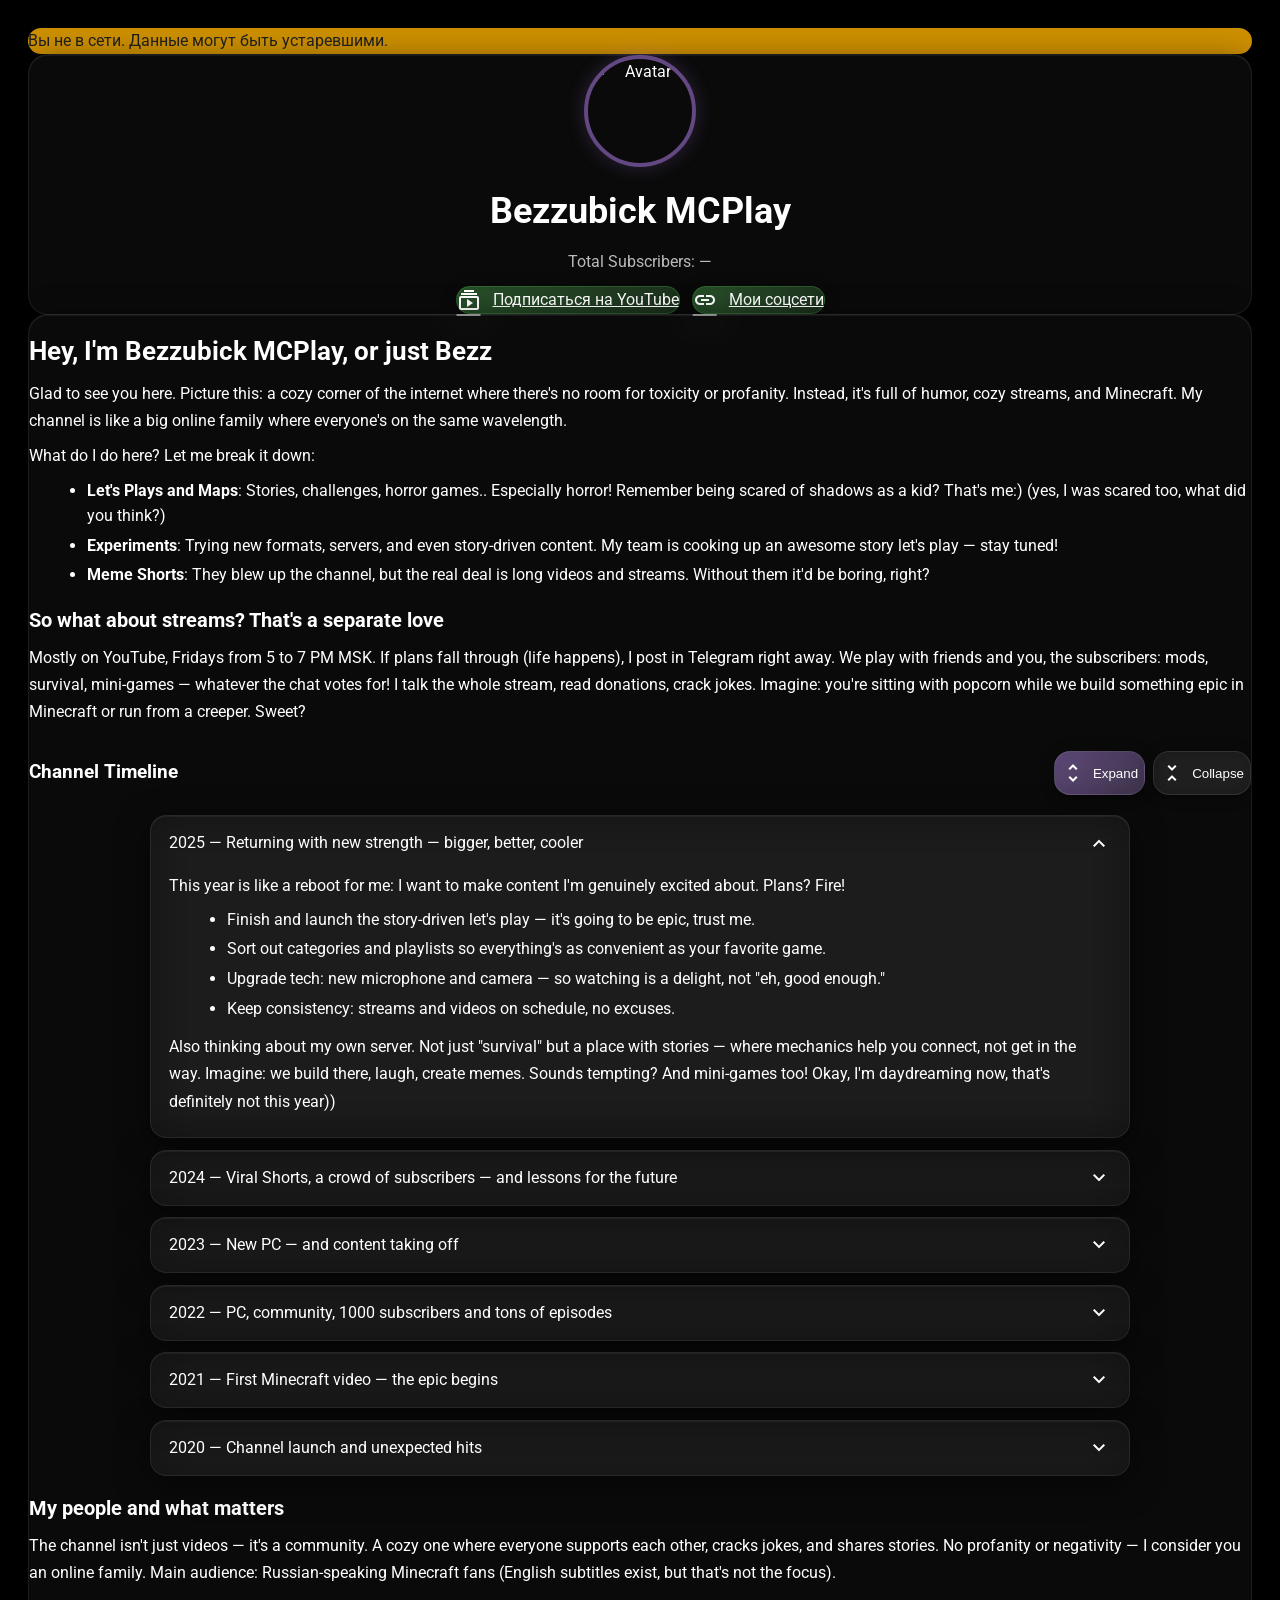
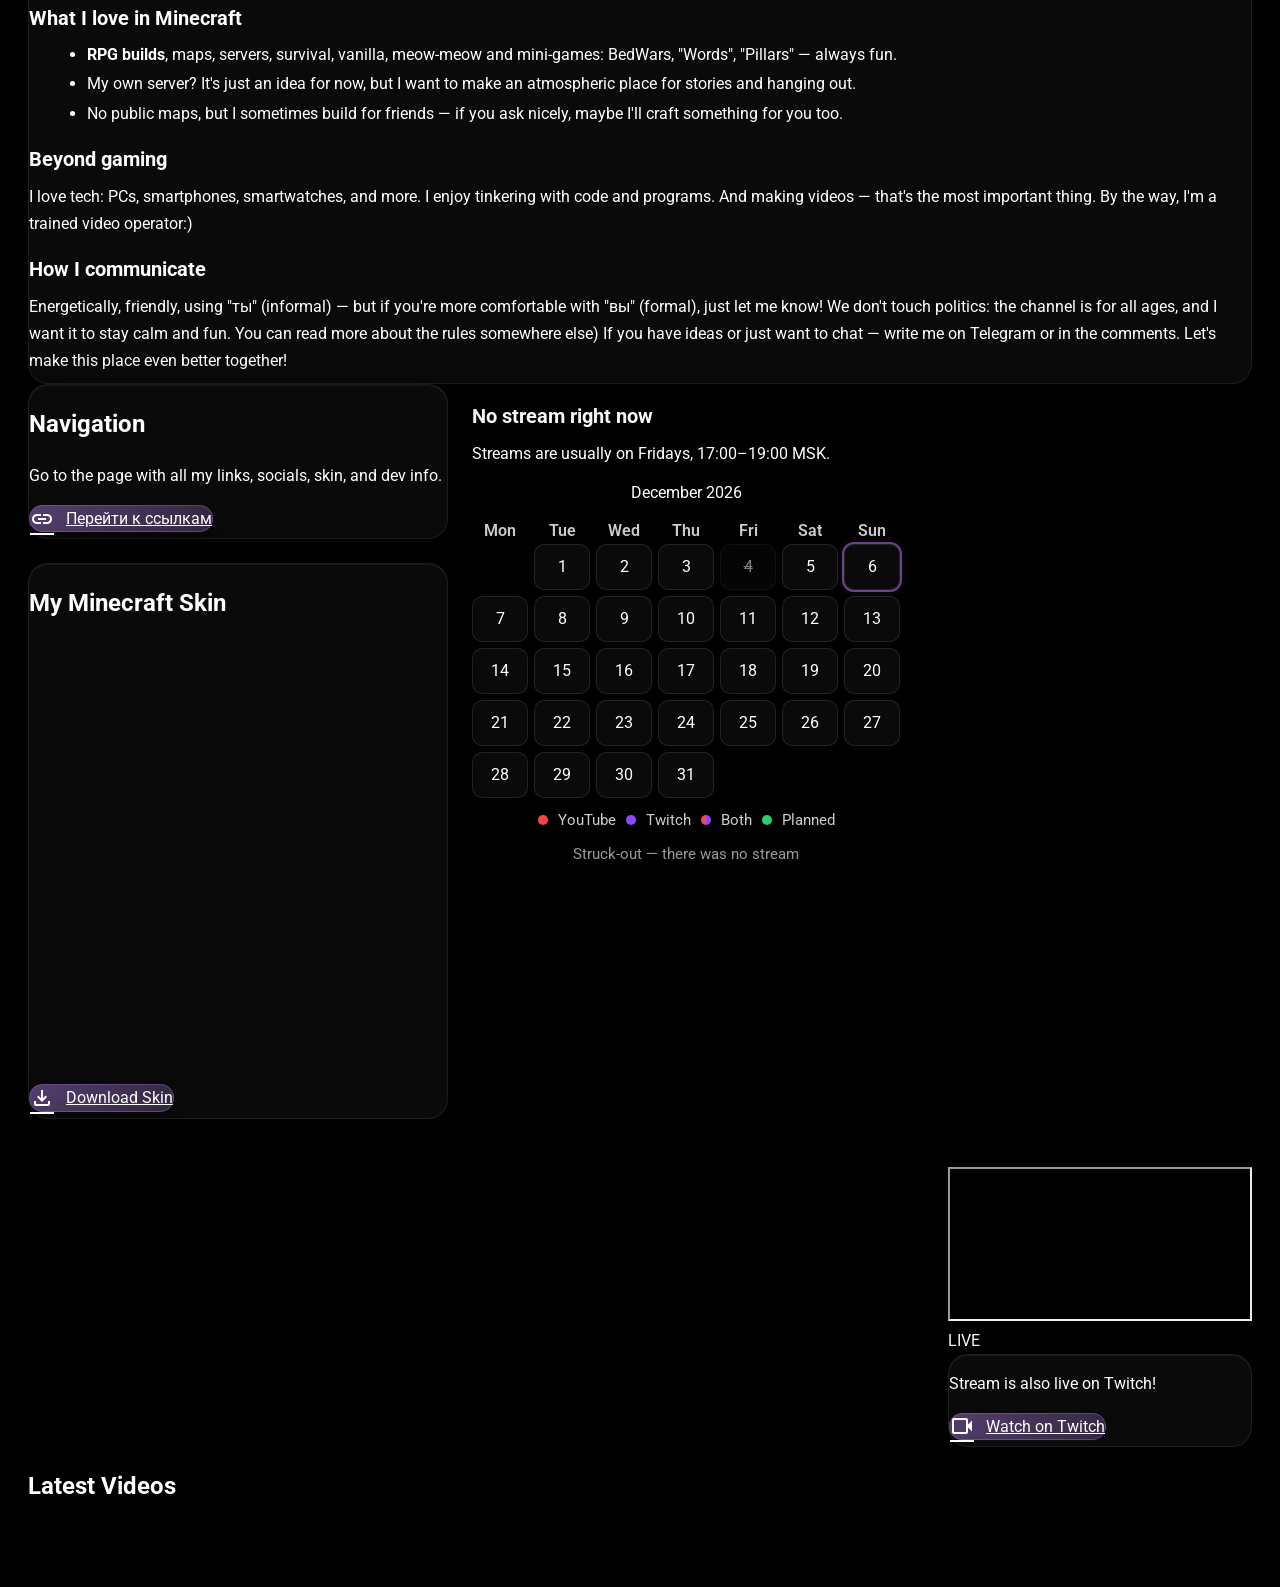
==== about-intro/index.html @ 0e0df8a9 "deploy: 670c6e73e6ec2c12f7f1288c5e37321473d3f750" ====
<!DOCTYPE html><html lang="ru"><head><meta charset="UTF-8"/><meta property="og:site_name" content="Bezzubick MCPlay"/><link rel="canonical" href="https://httydcraft.github.io/BezzubickMCPlay"/><meta name="twitter:url" content="https://httydcraft.github.io/BezzubickMCPlay"/><meta property="og:url" content="https://httydcraft.github.io/BezzubickMCPlay"/><title>"Bezzubick MCPlay" | Bezzubick MCPlay</title><meta name="twitter:title" content=""Bezzubick MCPlay" | Bezzubick MCPlay"/><meta property="og:title" content=""Bezzubick MCPlay" | Bezzubick MCPlay"/><meta name="description" content=""Ютубер и стример по Minecraft.""/><meta name="twitter:description" content=""Ютубер и стример по Minecraft.""/><meta property="og:description" content=""Ютубер и стример по Minecraft.""/><meta name="twitter:card" content="summary"/><link rel="stylesheet" href="/styles.css" type="text/css"/><meta name="viewport" content="width=device-width, initial-scale=1.0"/><link rel="shortcut icon" href="/images/favicon.png" type="image/png"/><link rel="alternate" href="/feed.rss" type="application/rss+xml" title="Subscribe to Bezzubick MCPlay"/><meta name="twitter:image" content="https://httydcraft.github.io/BezzubickMCPlay/assets/avatar.png"/><meta property="og:image" content="https://httydcraft.github.io/BezzubickMCPlay/assets/avatar.png"/></head><body class="dark-theme"><link href="https://fonts.googleapis.com/css2?family=Material+Symbols+Outlined:opsz,wght,FILL,GRAD@24,400,1,0&display=swap" rel="stylesheet" />
<link href="https://fonts.googleapis.com/css2?family=Roboto:wght@400;500;700&display=swap" rel="stylesheet" />
<script src="https://cdn.tailwindcss.com"></script>
<style>:root{--md-sys-color-primary-dark:#BB86FC; --md-sys-color-on-primary-dark:#000000; --md-sys-color-primary-container-dark:#4A148C; --md-sys-color-on-primary-container-dark:#FFFFFF; --md-sys-color-secondary-dark:#03DAC6; --md-sys-color-on-secondary-dark:#000000; --md-sys-color-surface-dark:#000000; --md-sys-color-on-surface-dark:#FFFFFF; --md-sys-color-background-dark:#000000; --md-sys-color-on-background-dark:#FFFFFF; --md-sys-color-surface-container-low-dark:#1F1F1F; --md-sys-color-surface-container-dark:#2D2D2D; --md-sys-color-outline-dark:#8C8C8C; --md-sys-color-error-dark:#CF6679; --md-sys-color-primary-light:#6200EE; --md-sys-color-on-primary-light:#FFFFFF; --md-sys-color-primary-container-light:#BB86FC; --md-sys-color-on-primary-container-light:#000000; --md-sys-color-secondary-light:#03DAC6; --md-sys-color-on-secondary-light:#000000; --md-sys-color-surface-light:#FFFFFF; --md-sys-color-on-surface-light:#000000; --md-sys-color-background-light:#FFFFFF; --md-sys-color-on-background-light:#000000; --md-sys-color-surface-container-low-light:#F0F0F0; --md-sys-color-surface-container-light:#E0E0E0; --md-sys-color-outline-light:#BDBDBD; --md-sys-color-error-light:#B00020; --live-indicator-red:#FF0000; --glass-bg-dark:rgba(255,255,255,0.05); --glass-border-dark:rgba(255,255,255,0.1); --glass-blur-dark:20px; --glass-highlight-dark:rgba(255,255,255,0.08); --glass-shadow-dark:0 8px 32px rgba(0,0,0,0.4); --glass-highlight-border-dark:rgba(255,255,255,0.18); --glass-bg-light:rgba(255,255,255,0.7); --glass-border-light:rgba(255,255,255,0.5); --glass-blur-light:12px; --glass-highlight-light:rgba(255,255,255,0.6); --glass-shadow-light:0 8px 32px rgba(0,0,0,0.08); --glass-highlight-border-light:rgba(255,255,255,0.8);}
html{box-sizing:border-box;}
*, *::before, *::after{box-sizing:inherit;}
body{font-family:'Roboto', sans-serif; transition:background-color 0.3s ease, color 0.3s ease; display:flex; justify-content:center; align-items:flex-start; min-height:100vh; padding:20px; box-sizing:border-box; line-height:1.6; font-weight:400;}
.m3-shadow-md{box-shadow:0 3px 5px rgba(0,0,0,.2), 0 1px 18px rgba(0,0,0,.12), 0 6px 10px rgba(0,0,0,.14);}
.m3-shadow-lg{box-shadow:0 6px 10px rgba(0,0,0,.2), 0 3px 18px rgba(0,0,0,.12), 0 9px 30px rgba(0,0,0,.14);}
body.dark-theme{background-color:var(--md-sys-color-background-dark); color:var(--md-sys-color-on-background-dark);}
body.dark-theme .card{background-color:var(--md-sys-color-surface-container-low-dark); color:var(--md-sys-color-on-surface-dark);}
body.dark-theme .modal-content, body.dark-theme .dev-page-content{background-color:var(--md-sys-color-surface-container-dark); color:var(--md-sys-color-on-surface-dark);}
body.dark-theme .control-button{background-color:var(--md-sys-color-surface-container-low-dark); color:var(--md-sys-color-on-surface-dark);}
body.dark-theme .control-button:hover{background-color:var(--md-sys-color-surface-container-dark);}
body.dark-theme .primary-button{background-color:var(--md-sys-color-primary-dark); color:var(--md-sys-color-on-primary-dark);}
body.dark-theme .primary-button:hover{background-color:var(--md-sys-color-primary-container-dark); color:var(--md-sys-color-on-primary-container-dark);}
body.dark-theme .support-button{background-color:#4CAF50; color:var(--md-sys-color-on-primary-dark);}
body.dark-theme .support-button:hover{background-color:#388E3C;}
body.dark-theme .offline-warning{background-color:#FFB300; color:#212121;}
body.light-theme{background-color:var(--md-sys-color-background-light); color:var(--md-sys-color-on-background-light);}
body.light-theme .card{background-color:var(--md-sys-color-surface-container-low-light); color:var(--md-sys-color-on-surface-light);}
body.light-theme .modal-content, body.light-theme .dev-page-content{background-color:var(--md-sys-color-surface-container-light); color:var(--md-sys-color-on-surface-light);}
body.light-theme .control-button{background-color:var(--md-sys-color-surface-container-low-light); color:var(--md-sys-color-on-surface-light);}
body.light-theme .control-button:hover{background-color:var(--md-sys-color-surface-container-light);}
body.light-theme .primary-button{background-color:var(--md-sys-color-primary-light); color:var(--md-sys-color-on-primary-light);}
body.light-theme .primary-button:hover{background-color:var(--md-sys-color-primary-container-light); color:var(--md-sys-color-on-primary-container-light);}
body.light-theme .support-button{background-color:#66BB6A; color:var(--md-sys-color-on-primary-light);}
body.light-theme .support-button:hover{background-color:#43A047;}
body.glass-dark{color:#FFFFFF;}
body.glass-dark .card{background-color:rgba(255,255,255,0.04); backdrop-filter:blur(24px); -webkit-backdrop-filter:blur(24px); border:1px solid rgba(255,255,255,0.08); border-radius:20px; box-shadow:inset 0 1px 0 0 rgba(255,255,255,0.06), 0 8px 32px rgba(0,0,0,0.5);}
body.glass-dark .card:hover{background-color:rgba(255,255,255,0.07); border-color:rgba(255,255,255,0.15); box-shadow:inset 0 1px 0 0 rgba(255,255,255,0.1), 0 0 30px rgba(187,134,252,0.12), 0 8px 32px rgba(0,0,0,0.6); transform:translateY(-3px);}
body.glass-dark .control-button{background-color:rgba(255,255,255,0.06); backdrop-filter:blur(12px); -webkit-backdrop-filter:blur(12px); border:1px solid rgba(255,255,255,0.1); color:#FFFFFF; border-radius:16px;}
body.glass-dark .control-button:hover{background-color:rgba(255,255,255,0.1);}
body.glass-dark .primary-button{background:linear-gradient(135deg, rgba(187,134,252,0.4), rgba(187,134,252,0.2)); backdrop-filter:blur(12px); -webkit-backdrop-filter:blur(12px); border:1px solid rgba(187,134,252,0.3); color:#FFFFFF; border-radius:16px;}
body.glass-dark .primary-button:hover{background:linear-gradient(135deg, rgba(187,134,252,0.6), rgba(187,134,252,0.3)); border-color:rgba(187,134,252,0.5); box-shadow:0 0 20px rgba(187,134,252,0.2);}
body.glass-dark .support-button{background:linear-gradient(135deg, rgba(76,175,80,0.4), rgba(76,175,80,0.2)); backdrop-filter:blur(12px); -webkit-backdrop-filter:blur(12px); border:1px solid rgba(76,175,80,0.3); color:#FFFFFF; border-radius:16px;}
body.glass-dark .support-button:hover{background:linear-gradient(135deg, rgba(76,175,80,0.6), rgba(76,175,80,0.3));}
body.glass-dark .modal-content, body.glass-dark .dev-page-content{background-color:rgba(255,255,255,0.06); backdrop-filter:blur(24px); -webkit-backdrop-filter:blur(24px); border:1px solid rgba(255,255,255,0.12); border-radius:28px; box-shadow:inset 0 1px 0 0 rgba(255,255,255,0.1), 0 16px 48px rgba(0,0,0,0.5);}
body.glass-dark .mini-button{background-color:rgba(255,255,255,0.06); backdrop-filter:blur(12px); -webkit-backdrop-filter:blur(12px); border:1px solid rgba(255,255,255,0.1); color:#FFFFFF;}
body.glass-dark .mini-button.active{background-color:rgba(187,134,252,0.3); border-color:rgba(187,134,252,0.5); color:#FFFFFF;}
body.glass-dark .offline-warning{background-color:rgba(255,179,0,0.8); backdrop-filter:blur(12px); -webkit-backdrop-filter:blur(12px); color:#212121; border-radius:16px;}
body.glass-dark .youtube-video-container{box-shadow:0 0 0 1px rgba(255,255,255,0.08), 0 8px 32px rgba(0,0,0,0.4);}
body.glass-dark .stream-cal-grid .cell{background-color:rgba(255,255,255,0.04); backdrop-filter:blur(12px); -webkit-backdrop-filter:blur(12px); border:1px solid rgba(255,255,255,0.1);}
body.glass-dark .stream-cal-grid .cell.today{outline:2px solid rgba(187,134,252,0.5); box-shadow:0 0 12px rgba(187,134,252,0.15);}
body.glass-dark .hero .avatar{border:4px solid rgba(187,134,252,0.5); box-shadow:0 0 20px rgba(187,134,252,0.2);}
body.glass-dark .tl-buttons .tl-btn{background-color:rgba(255,255,255,0.06); backdrop-filter:blur(12px); -webkit-backdrop-filter:blur(12px); border:1px solid rgba(255,255,255,0.1); color:#FFFFFF;}
body.glass-dark .legend{color:rgba(255,255,255,0.8);}
body.glass-dark .md code{background-color:rgba(255,255,255,0.06);}
body.glass-dark .md pre{background-color:rgba(255,255,255,0.04); border:1px solid rgba(255,255,255,0.08);}
body.glass-dark .md blockquote{border-left:4px solid rgba(187,134,252,0.5); background-color:rgba(255,255,255,0.03);}
body.glass-dark .video-carousel::-webkit-scrollbar-track{background-color:rgba(255,255,255,0.05);}
body.glass-dark .video-carousel::-webkit-scrollbar-thumb{background-color:rgba(255,255,255,0.15);}
body.glass-dark .video-carousel::-webkit-scrollbar-thumb:hover{background-color:rgba(187,134,252,0.4);}
body.glass-light{color:#000000;}
body.glass-light .card{background-color:rgba(255,255,255,0.65); backdrop-filter:blur(20px); -webkit-backdrop-filter:blur(20px); border:1px solid rgba(255,255,255,0.5); border-radius:20px; box-shadow:inset 0 1px 0 0 rgba(255,255,255,0.6), 0 8px 32px rgba(0,0,0,0.06);}
body.glass-light .card:hover{background-color:rgba(255,255,255,0.8); border-color:rgba(255,255,255,0.8); box-shadow:inset 0 1px 0 0 rgba(255,255,255,0.8), 0 0 30px rgba(98,0,238,0.06), 0 8px 32px rgba(0,0,0,0.08); transform:translateY(-3px);}
body.glass-light .control-button{background-color:rgba(255,255,255,0.6); backdrop-filter:blur(12px); -webkit-backdrop-filter:blur(12px); border:1px solid rgba(255,255,255,0.4); color:#000000; border-radius:16px;}
body.glass-light .control-button:hover{background-color:rgba(255,255,255,0.8);}
body.glass-light .primary-button{background:linear-gradient(135deg, rgba(98,0,238,0.8), rgba(98,0,238,0.6)); backdrop-filter:blur(12px); -webkit-backdrop-filter:blur(12px); border:1px solid rgba(98,0,238,0.3); color:#FFFFFF; border-radius:16px;}
body.glass-light .primary-button:hover{background:linear-gradient(135deg, rgba(98,0,238,0.9), rgba(98,0,238,0.7)); box-shadow:0 0 20px rgba(98,0,238,0.15);}
body.glass-light .support-button{background:linear-gradient(135deg, rgba(102,187,106,0.8), rgba(102,187,106,0.6)); backdrop-filter:blur(12px); -webkit-backdrop-filter:blur(12px); border:1px solid rgba(102,187,106,0.3); color:#FFFFFF; border-radius:16px;}
body.glass-light .support-button:hover{background:linear-gradient(135deg, rgba(102,187,106,0.9), rgba(102,187,106,0.7));}
body.glass-light .modal-content, body.glass-light .dev-page-content{background-color:rgba(255,255,255,0.75); backdrop-filter:blur(20px); -webkit-backdrop-filter:blur(20px); border:1px solid rgba(255,255,255,0.5); border-radius:28px; box-shadow:inset 0 1px 0 0 rgba(255,255,255,0.6), 0 16px 48px rgba(0,0,0,0.1);}
body.glass-light .mini-button{background-color:rgba(255,255,255,0.6); backdrop-filter:blur(8px); -webkit-backdrop-filter:blur(8px); border:1px solid rgba(0,0,0,0.08); color:#000000;}
body.glass-light .mini-button.active{background-color:rgba(98,0,238,0.8); border-color:transparent; color:#FFFFFF;}
body.glass-light .youtube-video-container{box-shadow:0 0 0 1px rgba(0,0,0,0.04), 0 8px 32px rgba(0,0,0,0.08);}
body.glass-light .stream-cal-grid .cell{background-color:rgba(255,255,255,0.5); backdrop-filter:blur(8px); -webkit-backdrop-filter:blur(8px); border:1px solid rgba(255,255,255,0.5);}
body.glass-light .stream-cal-grid .cell.today{outline:2px solid rgba(98,0,238,0.4); box-shadow:0 0 12px rgba(98,0,238,0.08);}
body.glass-light .hero .avatar{border:4px solid rgba(98,0,238,0.3); box-shadow:0 0 20px rgba(98,0,238,0.1);}
body.glass-light .tl-buttons .tl-btn{background-color:rgba(255,255,255,0.6); backdrop-filter:blur(8px); -webkit-backdrop-filter:blur(8px); border:1px solid rgba(0,0,0,0.08); color:#000000;}
body.glass-light .md code{background-color:rgba(0,0,0,0.04);}
body.glass-light .md pre{background-color:rgba(0,0,0,0.03); border:1px solid rgba(0,0,0,0.06);}
body.glass-light .md blockquote{border-left:4px solid rgba(98,0,238,0.4); background-color:rgba(98,0,238,0.03);}
body.glass-light .video-carousel::-webkit-scrollbar-track{background-color:rgba(0,0,0,0.05);}
body.glass-light .video-carousel::-webkit-scrollbar-thumb{background-color:rgba(0,0,0,0.15);}
body.glass-light .video-carousel::-webkit-scrollbar-thumb:hover{background-color:rgba(98,0,238,0.3);}
body.glass-light .hero .followers{color:rgba(0,0,0,0.64) !important;}
.card, .card *{user-select:text !important; -webkit-user-select:text !important;}
.card{border-radius:16px; transition:transform .2s ease, box-shadow .2s ease; -webkit-tap-highlight-color:rgba(187,134,252,.25); will-change:transform;}
.card:hover{transform:translateY(-3px); box-shadow:var(--md-sys-color-primary-dark) 0 4px 12px;}
body.light-theme .card:hover{box-shadow:var(--md-sys-color-primary-light) 0 4px 12px;}
.card.is-hover{transform:translateY(-3px); box-shadow:var(--md-sys-color-primary-dark) 0 4px 12px !important;}
body.light-theme .card.is-hover{box-shadow:var(--md-sys-color-primary-light) 0 4px 12px !important;}
.card:focus-visible{outline:none; transform:translateY(-3px); box-shadow:var(--md-sys-color-primary-dark) 0 4px 12px;}
body.light-theme .card:focus-visible{box-shadow:var(--md-sys-color-primary-light) 0 4px 12px;}
.hero{text-align:center;}
.hero .avatar{width:112px; height:112px; border-radius:9999px; object-fit:cover; border:4px solid var(--md-sys-color-primary-dark); display:block; margin:0 auto 16px;}
.hero h1{font-size:2.25rem; margin:0 0 6px;}
.hero p{margin:0 0 8px; opacity:.9;}
.hero .followers{color:rgba(255,255,255,.72) !important;}
body.light-theme .hero .followers{color:rgba(0,0,0,.64) !important;}
.hero-cta{margin-top:12px;}
.hero .cta{display:flex; flex-wrap:wrap; justify-content:center; gap:12px;}
.md h2{font-size:1.6rem; font-weight:700; margin:1rem 0 .5rem;}
.md h3{font-size:1.25rem; font-weight:700; margin:1rem 0 .5rem;}
.md p{margin:.5rem 0; line-height:1.7;}
.md ul{margin:.5rem 0 .75rem 1.15rem; list-style:disc;}
.md li{margin:.25rem 0;}
.md em{font-style:italic;}
.md strong{font-weight:700;}
.md blockquote{margin:.75rem 0; padding:.5rem .75rem; border-left:4px solid var(--md-sys-color-primary-dark); opacity:.95;}
.md code{background-color:rgba(255,255,255,.08); padding:.1rem .3rem; border-radius:6px;}
.md pre{background-color:rgba(255,255,255,.08); padding:.75rem; border-radius:12px; overflow:auto;}
body.light-theme .md pre{background-color:rgba(0,0,0,.06);}
.md pre code{background-color:transparent; padding:0;}
.timeline-controls{display:flex; gap:10px; align-items:center; justify-content:space-between; margin:14px 0 8px;}
.tl-buttons{display:flex; gap:8px;}
.tl-buttons .tl-btn{display:inline-flex; align-items:center; gap:.5rem; min-height:44px;}
.tl-buttons .tl-btn .material-symbols-outlined{line-height:1;}
#timeline{display:flex; flex-direction:column; gap:12px;}
#timeline details.card{padding:14px 18px; border-radius:16px;}
#timeline details.card summary{display:flex; align-items:center; justify-content:space-between; gap:12px; cursor:pointer; list-style:none;}
#timeline details.card summary::-webkit-details-marker{display:none;}
#timeline details.card summary .material-symbols-outlined{transition:transform .2s ease;}
#timeline details[open] summary .material-symbols-outlined{transform:rotate(180deg);}
#timeline .md{padding-top:8px;}
.home-grid{display:grid; gap:24px;}
.home-grid > *{min-width:0;}
#links-cta{grid-area:links;}
#live{grid-area:cal; position:relative;}
#calendar{grid-area:cal2; background-color:transparent; box-shadow:none;}
#skin{grid-area:skin;}
.home-grid.no-live{grid-template-columns:1fr; grid-template-areas:"links" "cal2" "skin";}
.home-grid.has-live{grid-template-columns:1fr; grid-template-areas:"links" "cal" "cal2" "skin";}
.youtube-video-container{position:relative; width:100%; padding-top:56.25%; border-radius:16px; overflow:hidden; background:#000;}
.youtube-video-container iframe{position:absolute; inset:0; width:100%; height:100%; border:0;}
.cal-nav{display:flex; align-items:center; justify-content:space-between; gap:8px; margin:10px 0;}
.stream-cal-head, .stream-cal-grid{display:grid; grid-template-columns:repeat(7, minmax(0,1fr)); gap:6px;}
.stream-cal-head div{text-align:center; font-weight:600; opacity:.8;}
.stream-cal-grid .cell{text-align:center; padding:8px 6px; border-radius:10px; border:1px solid var(--md-sys-color-outline-dark); min-height:46px; display:flex; flex-direction:column; justify-content:center; gap:3px;}
body.light-theme .stream-cal-grid .cell{border-color:var(--md-sys-color-outline-light);}
.stream-cal-grid .cell a{color:var(--md-sys-color-primary-dark); text-decoration:underline; font-size:.9rem;}
.stream-cal-grid .cell.today{outline:2px solid var(--md-sys-color-primary-dark);}
body.light-theme .stream-cal-grid .cell.today{outline:2px solid var(--md-sys-color-primary-light);}
.stream-cal-grid .cell.fri{background-color:rgba(187,134,252,.08);}
.stream-cal-grid .cell.passed.no-stream{opacity:.5; text-decoration:line-through;}
.legend{display:flex; align-items:center; gap:10px; flex-wrap:wrap; justify-content:center; margin-top:10px; font-size:.95rem;}
.dot{width:10px; height:10px; border-radius:50%; display:inline-block;}
.dot.yt{background-color:#FF4444;}
.dot.tw{background-color:#9146FF;}
.dot.both{background:linear-gradient(90deg, #FF4444 0 50%, #9146FF 50% 100%);}
.dot.planned{background-color:#2ECC71;}
.legend .muted{opacity:.75;}
#skin{position:relative;}
.skin-viewer{width:100%; aspect-ratio:1 / 1; height:auto; background-color:transparent; border-radius:16px; display:grid; place-items:center; position:relative; z-index:1;}
#skin-canvas{width:100%; height:100%; display:block;}
.skin-controls{display:flex; justify-content:center; align-items:center; gap:10px; flex-wrap:wrap; max-width:100%; margin:14px 0 10px; position:relative; z-index:2;}
.mini-button{display:inline-flex; align-items:center; justify-content:center; height:44px; min-width:44px; padding:0 12px; border-radius:9999px; border:1px solid rgba(255,255,255,.1); background-color:#2d2d2d; color:#fff; cursor:pointer; touch-action:manipulation; pointer-events:auto;}
.mini-button .material-symbols-outlined{font-size:18px; line-height:1; color:currentColor;}
.mini-button.active{background-color:var(--md-sys-color-primary-dark); color:#000; border-color:transparent;}
body.light-theme .mini-button{background-color:var(--md-sys-color-surface-container-low-light); color:var(--md-sys-color-on-surface-light); border-color:rgba(0,0,0,.10);}
body.light-theme .mini-button.active{background-color:var(--md-sys-color-primary-light); color:var(--md-sys-color-on-primary-light); border-color:transparent;}
.video-carousel::-webkit-scrollbar{height:8px;}
.video-carousel::-webkit-scrollbar-track{background-color:rgba(255,255,255,0.1); border-radius:10px;}
body.light-theme .video-carousel::-webkit-scrollbar-track{background-color:rgba(0,0,0,0.1);}
.video-carousel::-webkit-scrollbar-thumb{background-color:var(--md-sys-color-outline-dark); border-radius:10px;}
body.light-theme .video-carousel::-webkit-scrollbar-thumb{background-color:var(--md-sys-color-outline-light);}
.video-carousel::-webkit-scrollbar-thumb:hover{background-color:var(--md-sys-color-primary-dark);}
body.light-theme .video-carousel::-webkit-scrollbar-thumb:hover{background-color:var(--md-sys-color-primary-light);}
.primary-button, .support-button, #twitch-link, #back-to-main-button{display:inline-flex; align-items:center; gap:0.75rem;}
.primary-button .material-symbols-outlined, .support-button .material-symbols-outlined, #twitch-link .material-symbols-outlined, #back-to-main-button .material-symbols-outlined{margin-right:0 !important;}
.card .flex.items-center.select-none{gap:0.75rem;}
.icon-large{font-size:28px; line-height:1; margin:0;}
.custom-icon-image{width:28px; height:28px; margin:0; object-fit:contain; flex-shrink:0;}
@keyframes fadeInBackground { from { background-color: rgba(0,0,0,0); backdrop-filter: blur(0px); } to { background-color: rgba(0,0,0,0.7); backdrop-filter: blur(5px); } }
@keyframes fadeIn { from { opacity:0; transform: scale(.9); } to { opacity:1; transform: scale(1); } }
@media (min-width: 768px) {#timeline{max-width:980px; margin:8px auto 0;} .home-grid.no-live{grid-template-columns:minmax(320px, 420px) 1fr; grid-template-areas:"links cal2" "skin  cal2";} .home-grid.has-live{grid-template-columns:minmax(320px, 420px) 1fr; grid-template-areas:"links cal" "skin  cal2";}}
@media (max-width: 767px) {#page-wrap{padding-left:16px; padding-right:16px;} #page-wrap > .hero, #page-wrap > .about-card, #page-wrap > .home-grid{margin-left:0 !important; margin-right:0 !important; width:100% !important;} #timeline{max-width:none; margin-left:0; margin-right:0;}}
@media (max-width: 452px) {#links-cta .primary-button{width:100%; justify-content:center;} #links-cta .primary-button span{white-space:normal;}}
@media (max-width: 640px) {.tl-buttons .tl-btn{padding:8px; min-width:44px; justify-content:center;} .tl-buttons .btn-text{display:none;}}
@media (prefers-reduced-motion: reduce) {#timeline details.card summary .material-symbols-outlined{transition:none;}}</style><div id="page-wrap" class="w-full max-w-5xl mx-auto p-4 sm:p-6 lg:p-8"><div id="offline-warning" class="hidden fixed top-0 left-0 w-full p-3 text-center font-medium z-50 offline-warning rounded-b-lg shadow-lg"><span>Вы не в сети. Данные могут быть устаревшими.</span></div><section class="hero card m3-shadow-md p-6"><img src="/BezzubickMCPlay/assets/avatar.png" alt="Avatar" class="avatar m3-shadow-md"/><h1>Bezzubick MCPlay</h1><p id="hero-tagline"></p><div id="totals" class="followers">Всего подписчиков: —</div><div class="cta hero-cta"><a id="cta--2324414516232543905" href="https://www.youtube.com/channel/UCm6mheCT60mZ5qlxG5r2GeA?sub_confirmation=1" class="rounded-full px-6 py-3 font-medium m3-shadow-md support-button"><span class="material-symbols-outlined">subscriptions</span><span>Подписаться на YouTube</span></a><a id="cta-7235290117705393666" href="/BezzubickMCPlay/links/" class="rounded-full px-6 py-3 font-medium m3-shadow-md support-button"><span class="material-symbols-outlined">link</span><span>Мои соцсети</span></a></div></section><section class="about-card card m3-shadow-md p-6 mt-6"><div id="about-intro" class="md"><div data-lang="ru"><h2>Привет, я <strong>Bezzubick MCPlay</strong>, или просто Безз</h2>
<p>Рад тебя здесь видеть. Представь: уютный уголок в интернете, где нет места токсичности или мату. Зато полно юмора, ламповых стримов и Minecraft'a. Мой канал — это как большая онлайн-семья, где все на одной волне.</p>

<p>Что я здесь делаю? Давай разберём по полочкам:</p>
<ul>
<li><strong>Летсплеи и карты</strong>: Сюжеты, испытания, хорроры.. Особенно хорроры! А помнишь, как в детстве пугался теней? Вот, это про меня:) (да, я тоже боялся, а вы о чем подумали?)</li>
<li><strong>Эксперименты</strong>: Пробую новые форматы, сервера и даже сюжетные истории. Моя команда уже варит крутой сюжетный летсплей — скоро покажу, следи за обновлениями!</li>
<li><strong>Мемные Shorts</strong>: Они взорвали канал, но настоящая фишка — большие видео и стримы. Без них было бы скучно, правда?</li>
</ul>

<h3>А собственно что стримы? Это отдельная любовь</h3>
<p>В основном на YouTube, по пятницам с 17:00 до 19:00 по МСК. Если планы срываются (жизнь, она такая), сразу пишу в Telegram. Играем с друзьями и вами, подписчиками: моды, выживание, мини-игры — что чат проголосует! Общаюсь весь стрим, читаю донаты, шучу. Представь: сидишь с попкорном, а мы там в Minecraft строим эпик или удираем от крипера. Кайф?</p></div><div data-lang="en" style="display:none"><h2>Hey, I'm <strong>Bezzubick MCPlay</strong>, or just Bezz</h2>

<p>Glad to see you here. Picture this: a cozy corner of the internet where there's no room for toxicity or profanity. Instead, it's full of humor, cozy streams, and Minecraft. My channel is like a big online family where everyone's on the same wavelength.</p>

<p>What do I do here? Let me break it down:</p>
<ul>
<li><strong>Let's Plays and Maps</strong>: Stories, challenges, horror games.. Especially horror! Remember being scared of shadows as a kid? That's me:) (yes, I was scared too, what did you think?)</li>
<li><strong>Experiments</strong>: Trying new formats, servers, and even story-driven content. My team is cooking up an awesome story let's play — stay tuned!</li>
<li><strong>Meme Shorts</strong>: They blew up the channel, but the real deal is long videos and streams. Without them it'd be boring, right?</li>
</ul>

<h3>So what about streams? That's a separate love</h3>
<p>Mostly on YouTube, Fridays from 5 to 7 PM MSK. If plans fall through (life happens), I post in Telegram right away. We play with friends and you, the subscribers: mods, survival, mini-games — whatever the chat votes for! I talk the whole stream, read donations, crack jokes. Imagine: you're sitting with popcorn while we build something epic in Minecraft or run from a creeper. Sweet?</p></div></div><div class="timeline-controls"><h3 id="timeline-title" class="text-xl font-bold">Лента канала</h3><div class="tl-buttons"><button id="tl-expand" class="primary-button rounded-full px-4 py-2 font-medium m3-shadow-md tl-btn" aria-label="Expand"><span class="material-symbols-outlined">unfold_more</span><span id="tl-expand-text" class="btn-text">Развернуть</span></button><button id="tl-collapse" class="control-button rounded-full px-4 py-2 font-medium m3-shadow-md tl-btn" aria-label="Collapse"><span class="material-symbols-outlined">unfold_less</span><span id="tl-collapse-text" class="btn-text">Свернуть</span></button></div></div><div id="timeline"><details class="timeline card m3-shadow-md" open><summary><span class="text-lg font-medium"><span data-lang="ru">2025 — Возвращение с новыми силами — больше, лучше, круче</span><span data-lang="en" style="display:none">2025 — Returning with new strength — bigger, better, cooler</span></span><span class="material-symbols-outlined">expand_more</span></summary><div class="md"><div data-lang="ru"><p>Этот год для меня как перезагрузка: хочу делать контент, от которого сам в восторге. Планы? Огонь!</p>
<ul>
<li>Доделать и запустить сюжетный летсплей — там будет эпик, поверьте.</li>
<li>Разобраться с рубриками и плейлистами, чтобы всё было удобно, как в любимой игре.</li>
<li>Прокачать технику: новый микрофон и камера — чтобы смотреть было в кайф, а не "ну ладно, сойдёт".</li>
<li>Держать стабильность: стримы и видео по расписанию, без отмазок.</li>
</ul>

<p>Ещё думаю о своём сервере. Не просто "выживание", а место с историями — где механики помогают общаться, а не мешают. Представь: мы там строим, смеёмся, творим мемы. Звучит заманчиво? А ещё миниигры! Ну ладно, что то я заамечтался, это уже явно не этот год))</p></div><div data-lang="en" style="display:none"><p>This year is like a reboot for me: I want to make content I'm genuinely excited about. Plans? Fire!</p>
<ul>
<li>Finish and launch the story-driven let's play — it's going to be epic, trust me.</li>
<li>Sort out categories and playlists so everything's as convenient as your favorite game.</li>
<li>Upgrade tech: new microphone and camera — so watching is a delight, not "eh, good enough."</li>
<li>Keep consistency: streams and videos on schedule, no excuses.</li>
</ul>

<p>Also thinking about my own server. Not just "survival" but a place with stories — where mechanics help you connect, not get in the way. Imagine: we build there, laugh, create memes. Sounds tempting? And mini-games too! Okay, I'm daydreaming now, that's definitely not this year))</p></div></div></details><details class="timeline card m3-shadow-md"><summary><span class="text-lg font-medium"><span data-lang="ru">2024 — Взрывной Shorts, толпа подписчиков — и уроки на будущее</span><span data-lang="en" style="display:none">2024 — Viral Shorts, a crowd of subscribers — and lessons for the future</span></span><span class="material-symbols-outlined">expand_more</span></summary><div class="md"><div data-lang="ru"><p>13 апреля выстрелил мой самый вирусный Shorts — бац, +200k подписчиков! Круто? Ещё бы. Но вот засада: шортс был мультиязычный, и актива просто нет! Основной контент на русском, а потом замедление YouTube в РФ и плюс моя учёба — это комбо, из-за которого ролики выходили реже, чем хотелось. (а проще сказать вообще не выходили)</p>

<p>Зато я понял: лучше делать то, что люблю. Сейчас вернулся, ставлю на качество и стабильность. Без суеты, но с душой. А ты как думаешь, что важнее — количество или кайф от просмотра?</p></div><div data-lang="en" style="display:none"><p>On April 13th my most viral Shorts popped off — bam, +200k subscribers! Cool? You bet. But here's the catch: the shorts was multilingual, and there's simply no engagement! Main content is in Russian, then YouTube slowdown in Russia plus my studies — a combo that meant videos came out less often than I wanted. (or to put it simply, they didn't come out at all)</p>

<p>But I figured: it's better to do what I love. Now I'm back, focusing on quality and consistency. No fuss, but with soul. What do you think matters more — quantity or the joy of watching?</p></div></div></details><details class="timeline card m3-shadow-md"><summary><span class="text-lg font-medium"><span data-lang="ru">2023 — Новый ПК — и контент на взлёте</span><span data-lang="en" style="display:none">2023 — New PC — and content taking off</span></span><span class="material-symbols-outlined">expand_more</span></summary><div class="md"><div data-lang="ru"><p>Обновил комп и картинка стала наконец плавная, монтаж летает, стримы без лагов. Это как перейти с велосипеда на спорткар. Больше экспериментов, идей, свободы — наконец-то могу воплощать всё, что в голове крутится. Год, когда я почувствовал: "Вау, это мой уровень". Но потом все полетело на личном плане... Но это уже другая история)</p></div><div data-lang="en" style="display:none"><p>Upgraded my PC and the picture finally became smooth, editing flies, streams without lag. It's like switching from a bicycle to a sports car. More experiments, ideas, freedom — finally I can bring to life everything that's spinning in my head. The year when I felt: "Wow, this is my level." But then everything fell apart on a personal level... But that's another story)</p></div></div></details><details class="timeline card m3-shadow-md"><summary><span class="text-lg font-medium"><span data-lang="ru">2022 — ПК, сообщество, 1000 подписчиков и куча серий</span><span data-lang="en" style="display:none">2022 — PC, community, 1000 subscribers and tons of episodes</span></span><span class="material-symbols-outlined">expand_more</span></summary><div class="md"><div data-lang="ru"><p>Перешёл на ПК — и канал ожил. Получил вкладку "Сообщество" (тогда за 500 подписок давали), а 20 сентября — ба-бах, 1000 фолловеров! Это был прорыв.</p>

<p>Из того что было в тот год вспоминаю:</p>
<ul>
<li><strong>Один Блок</strong>: Довёл до победы, с потом и слезами (ну, почти.. ладно я просто его прошёл. просто! да...).</li>
<li><strong>Мир в Банке</strong>: Крутой эксперимент, но закрыл — не зашло, как ожидал.</li>
<li><strong>LimonchikCraft</strong>: Первый Java-летсплей! Начинался ванилью, потом моды добавил, а потом как то и пропал..</li>
</ul>

<p>Снимал много с Foxy MCPE — ну, тут нечего больше написать. А ещё убрал все ролики по КПД, чтобы YouTube не путался в алгоритмах. Урок: фокус — это сила.</p></div><div data-lang="en" style="display:none"><p>Switched to PC — and the channel came alive. Got the "Community" tab (they gave it at 500 subs back then), and on September 20th — boom, 1000 followers! That was a breakthrough.</p>

<p>What I remember from that year:</p>
<ul>
<li><strong>One Block</strong>: Beat it with sweat and tears (well, almost.. okay I just beat it. simply! yeah...).</li>
<li><strong>World in a Jar</strong>: Cool experiment, but closed it — didn't land as expected.</li>
<li><strong>LimonchikCraft</strong>: First Java let's play! Started vanilla, added mods, and then kinda disappeared..</li>
</ul>

<p>Shot a lot with Foxy MCPE — well, nothing more to say here. Also removed all KPD videos so YouTube wouldn't get confused in its algorithms. Lesson: focus is power.</p></div></div></details><details class="timeline card m3-shadow-md"><summary><span class="text-lg font-medium"><span data-lang="ru">2021 — Первое Minecraft-видео — старт эпопеи</span><span data-lang="en" style="display:none">2021 — First Minecraft video — the epic begins</span></span><span class="material-symbols-outlined">expand_more</span></summary><div class="md"><div data-lang="ru"><p>20 октября вышел мой первый ролик в Minecraft: летсплей на телефоне, чистая ваниль, цель — все достижения. Без читов, с нуля — как настоящий новичок. Это было круто: учился играть, монтировать, смеяться над своими фейлами. Такой старт запоминается навсегда. А твой первый Minecraft-момент какой?</p></div><div data-lang="en" style="display:none"><p>On October 20th my first Minecraft video came out: a let's play on mobile, pure vanilla, aiming for all achievements. No cheats, from scratch — like a real beginner. It was awesome: learning to play, to edit, laughing at my own fails. A start like this is remembered forever. What was your first Minecraft moment?</p></div></div></details><details class="timeline card m3-shadow-md"><summary><span class="text-lg font-medium"><span data-lang="ru">2020 — Запуск канала и неожиданные хиты</span><span data-lang="en" style="display:none">2020 — Channel launch and unexpected hits</span></span><span class="material-symbols-outlined">expand_more</span></summary><div class="md"><div data-lang="ru"><p>Всё началось здесь: создал канал, но сначала он был не про игры, а про фандом "Как приручить дракона". Первые подписчики пришли через клипы, а ролик про Dragons: The Nine Realms набрал 114k просмотров — так-то вау, для старта, подумал я!</p></div><div data-lang="en" style="display:none"><p>It all started here: I created the channel, but at first it wasn't about games — it was about the "How to Train Your Dragon" fandom. The first subscribers came through clips, and the Dragons: The Nine Realms video hit 114k views — wow, for a start, I thought!</p></div></div></details></div><div id="about-outro" class="md mt-4"><div data-lang="ru"><h3>Мои люди и что важно</h3>
<p>Канал — это не просто видео, а комьюнити. Уютное, где все поддерживают друг друга, шутят и делятся историями. Без мата и негатива — я считаю вас онлайн-семьёй. Основная аудитория: русскоязычные фанаты Minecraft (английские субтитры есть, но фокус не на них).</p>

<h3>Что люблю в Minecraft</h3>
<ul>
<li><strong>RPG-сборки</strong>, карты, сервера, выживания, ваниль, мяу-мямя и мини-игры: BedWars, "Слова", "Столбы" — это всегда весело.</li>
<li>Свой сервер? Пока идея, но хочу сделать атмосферное место для историй и общения.</li>
<li>Публичных карт нет, но иногда строю для друзей — если попросишь, может, и для тебя что-то слеплю.</li>
</ul>

<h3>За пределами игр</h3>
<p>Обожаю технику: ПК, смартфоны, смарт-часы и другое. Люблю ковыряться в коде и программах. И снимать видео — это самое главное. Кстати у меня есть профессия видеооператора:)</p>

<h3>Как общаюсь</h3>
<p>Энергично, дружелюбно, на "ты" — но если тебе на "вы" комфортнее, то скажи! Политику не трогаем: канал для всех возрастов, хочется, чтобы было спокойно и весело. Подробнее о правилах почитаешь где нибудь в другом месте) Если есть идеи или просто хочешь поболтать — пиши в Telegram или комментах. Давай делать это место ещё круче вместе!</p></div><div data-lang="en" style="display:none"><h3>My people and what matters</h3>

<p>The channel isn't just videos — it's a community. A cozy one where everyone supports each other, cracks jokes, and shares stories. No profanity or negativity — I consider you an online family. Main audience: Russian-speaking Minecraft fans (English subtitles exist, but that's not the focus).</p>

<h3>What I love in Minecraft</h3>
<ul>
<li><strong>RPG builds</strong>, maps, servers, survival, vanilla, meow-meow and mini-games: BedWars, "Words", "Pillars" — always fun.</li>
<li>My own server? It's just an idea for now, but I want to make an atmospheric place for stories and hanging out.</li>
<li>No public maps, but I sometimes build for friends — if you ask nicely, maybe I'll craft something for you too.</li>
</ul>

<h3>Beyond gaming</h3>
<p>I love tech: PCs, smartphones, smartwatches, and more. I enjoy tinkering with code and programs. And making videos — that's the most important thing. By the way, I'm a trained video operator:)</p>

<h3>How I communicate</h3>
<p>Energetically, friendly, using "ты" (informal) — but if you're more comfortable with "вы" (formal), just let me know! We don't touch politics: the channel is for all ages, and I want it to stay calm and fun. You can read more about the rules somewhere else) If you have ideas or just want to chat — write me on Telegram or in the comments. Let's make this place even better together!</p></div></div></section><div id="content-grid" class="home-grid mt-6 no-live"><section class="card m3-shadow-md p-6" id="links-cta"><h2 id="nav-title" class="text-xl font-bold mb-2">Навигация</h2><p id="nav-desc" class="text-gray-400 mb-4">Перейдите на страницу со всеми моими ссылками, соцсетями, скином и dev‑инфо.</p><a id="go-links-btn-2" href="/BezzubickMCPlay/links/" class="rounded-full px-6 py-3 font-medium m3-shadow-md primary-button"><span class="material-symbols-outlined">link</span><span>Перейти к ссылкам</span></a></section><section id="live" class="relative overflow-hidden p-0 hidden"><div class="yt-container" id="live-embed-wrap"><iframe id="live-embed" allow="accelerometer; autoplay; clipboard-write; encrypted-media; gyroscope; picture-in-picture"></iframe></div><div id="live-badge" class="absolute top-3 left-3 px-3 py-1 rounded-full text-white text-xs font-bold live-indicator m3-shadow-md">LIVE</div><div id="twitch-notice" class="hidden mt-4 p-4 rounded-2xl text-sm text-center card m3-shadow-md"><p id="twitch-text" class="mb-2">Стрим также идёт на Twitch!</p><a id="twitch-link" href="#" target="_blank" class="primary-button inline-flex items-center px-4 py-2 rounded-full font-medium"><span class="material-symbols-outlined text-base">videocam</span><span id="twitch-cta">Смотреть на Twitch</span></a></div></section><section id="calendar" class="p-6"><div class="md text-center mb-2"><h3 id="live-empty-title">Сейчас стрима нет</h3><p id="live-empty-sub">Обычно стримы по пятницам, 17:00–19:00 МСК.</p></div><div class="cal-nav"><button id="cal-prev" class="control-button p-2 rounded-full m3-shadow-md" aria-label="Previous month"><span class="material-symbols-outlined">chevron_left</span></button><div id="cal-label" class="font-medium"></div><button id="cal-next" class="control-button p-2 rounded-full m3-shadow-md" aria-label="Next month"><span class="material-symbols-outlined">chevron_right</span></button></div><div id="cal-weekdays" class="stream-cal-head"></div><div id="cal-grid" class="stream-cal-grid"></div><div class="legend"><span class="dot yt"></span><span id="legend-yt">YouTube</span><span class="dot tw"></span><span id="legend-tw">Twitch</span><span class="dot both"></span><span id="legend-both">Оба</span><span class="dot planned"></span><span id="legend-planned">Потенциальный</span><span class="muted" id="legend-missed">Зачёркнутые — стрима не было</span></div></section><section id="skin" class="card m3-shadow-md p-6"><h2 id="skin-title" class="text-xl font-bold text-center mb-4">Мой скин Minecraft</h2><div id="skin-viewer" class="skin-viewer"></div><div id="skin-controls" class="skin-controls"></div><div class="flex justify-center mt-2"><a id="download-skin" href="/BezzubickMCPlay/assets/skin.png" class="primary-button rounded-full px-6 py-3 font-medium m3-shadow-md" download="minecraft_skin.png" rel="noopener"><span class="material-symbols-outlined">download</span><span id="skin-download-text">Скачать скин</span></a></div></section></div><section class="mb-8 mt-6"><h2 id="videos-title" class="text-xl font-bold mb-3">Последние видео</h2><div id="carousel" class="flex overflow-x-auto space-x-4 pb-4 video-carousel scroll-smooth"></div></section><div class="flex justify-center items-center space-x-4 mt-8 mb-8"><button id="theme-toggle-bottom" class="control-button p-3 rounded-full m3-shadow-md" aria-label="Toggle theme"><span id="theme-icon-bottom" class="material-symbols-outlined">light_mode</span></button><button id="lang-toggle-bottom" class="control-button p-3 rounded-full m3-shadow-md" aria-label="Toggle language"><span id="lang-icon-bottom" class="material-symbols-outlined">translate</span></button></div></div><script>(function(){
'use strict';
var BASE='/BezzubickMCPlay';
var C={dark:{bg:'#000',onBg:'#FFF',surfaceLow:'#1F1F1F',surface:'#2D2D2D',primary:'#BB86FC',onPrimary:'#000',primaryContainer:'#4A148C',outline:'#8C8C8C'},
light:{bg:'#FFF',onBg:'#000',surfaceLow:'#F0F0F0',surface:'#E0E0E0',primary:'#6200EE',onPrimary:'#FFF',primaryContainer:'#BB86FC',outline:'#BDBDBD'}};
var params=new URLSearchParams(location.search);
var urlLang=params.get('lang');
var urlTheme=params.get('theme');
var urlDebugTheme=params.get('debugTheme');
var ua=navigator.userAgent;
var isChrome=ua.includes('Chrome')&&!ua.includes('Edg');
var isAndroid=ua.includes('Android');
var isWindows=ua.includes('Windows');
var preferMaterial=isChrome&&(isAndroid||isWindows);
var storedTheme=localStorage.getItem('theme');
var S={theme:urlDebugTheme||urlTheme||storedTheme||(preferMaterial?'dark':'glass-dark'),lang:urlLang||localStorage.getItem('lang')||(navigator.language.startsWith('ru')?'ru':'en')};

 function setTheme(t){S.theme=t;localStorage.setItem('theme',t);
 var cls=t==='dark'?'dark-theme':t==='light'?'light-theme':t==='glass-dark'?'glass-dark':'glass-light';
 document.body.className=cls;
 document.documentElement.style.background=t.startsWith('glass')?(t==='glass-dark'?'#000000':'#ffffff'):(t.includes('dark')?'#000000':'#f5f0ff');
 var icon=document.getElementById('theme-icon-bottom');
 if(icon)icon.textContent=t==='dark'?'light_mode':t==='light'?'dark_mode':t==='glass-dark'?'light_mode':'dark_mode';}
function toggleTheme(){var order=['dark','light','glass-dark','glass-light'];var idx=order.indexOf(S.theme);setTheme(order[(idx+1)%4]);}

var STR={ru:{followers:'\u0412\u0441\u0435\u0433\u043e \u043f\u043e\u0434\u043f\u0438\u0441\u0447\u0438\u043a\u043e\u0432: ',
navTitle:'\u041d\u0430\u0432\u0438\u0433\u0430\u0446\u0438\u044f',navDesc:'\u041f\u0435\u0440\u0435\u0439\u0434\u0438\u0442\u0435 \u043d\u0430 \u0441\u0442\u0440\u0430\u043d\u0438\u0446\u0443 \u0441\u043e \u0432\u0441\u0435\u043c\u0438 \u043c\u043e\u0438\u043c\u0438 \u0441\u0441\u044b\u043b\u043a\u0430\u043c\u0438.',
navCta:'\u041f\u0435\u0440\u0435\u0439\u0442\u0438 \u043a \u0441\u0441\u044b\u043b\u043a\u0430\u043c',
skinTitle:'\u041c\u043e\u0439 \u0441\u043a\u0438\u043d Minecraft',skinDl:'\u0421\u043a\u0430\u0447\u0430\u0442\u044c \u0441\u043a\u0438\u043d',
videosTitle:'\u041f\u043e\u0441\u043b\u0435\u0434\u043d\u0438\u0435 \u0432\u0438\u0434\u0435\u043e',
tlTitle:'\u041b\u0435\u043d\u0442\u0430 \u043a\u0430\u043d\u0430\u043b\u0430',
expand:'\u0420\u0430\u0437\u0432\u0435\u0440\u043d\u0443\u0442\u044c',collapse:'\u0421\u0432\u0435\u0440\u043d\u0443\u0442\u044c',
liveEmpty:'\u0421\u0435\u0439\u0447\u0430\u0441 \u0441\u0442\u0440\u0438\u043c\u0430 \u043d\u0435\u0442',
liveSub:'\u041e\u0431\u044b\u0447\u043d\u043e \u0441\u0442\u0440\u0438\u043c\u044b \u043f\u043e \u043f\u044f\u0442\u043d\u0438\u0446\u0430\u043c, 17:00\u201319:00 \u041c\u0421\u041a.',
legendYt:'YouTube',legendTw:'Twitch',legendBoth:'\u041e\u0431\u0430',legendPlanned:'\u041f\u043e\u0442\u0435\u043d\u0446\u0438\u0430\u043b\u044c\u043d\u044b\u0439',
legendMissed:'\u0417\u0430\u0447\u0451\u0440\u043a\u043d\u0443\u0442\u044b\u0435 \u2014 \u0441\u0442\u0440\u0438\u043c\u0430 \u043d\u0435 \u0431\u044b\u043b\u043e',
twitchAlso:'\u0421\u0442\u0440\u0438\u043c \u0442\u0430\u043a\u0436\u0435 \u0438\u0434\u0451\u0442 \u043d\u0430 Twitch!',
twitchCta:'\u0421\u043c\u043e\u0442\u0440\u0435\u0442\u044c \u043d\u0430 Twitch'},
en:{followers:'Total Subscribers: ',
navTitle:'Navigation',navDesc:'Go to the page with all my links, socials, skin, and dev info.',
navCta:'Go to Links',
skinTitle:'My Minecraft Skin',skinDl:'Download Skin',
videosTitle:'Latest Videos',
tlTitle:'Channel Timeline',
expand:'Expand',collapse:'Collapse',
liveEmpty:'No stream right now',
liveSub:'Streams are usually on Fridays, 17:00\u201319:00 MSK.',
legendYt:'YouTube',legendTw:'Twitch',legendBoth:'Both',legendPlanned:'Planned',
legendMissed:'Struck-out \u2014 there was no stream',
twitchAlso:'Stream is also live on Twitch!',
twitchCta:'Watch on Twitch'}};

function fmtCount(n){if(n==null||isNaN(n))return'\u2014';if(n>=1e6)return(n/1e6).toFixed(1).replace(/\.0$/,'')+'M';if(n>=1e3)return(n/1e3).toFixed(1).replace(/\.0$/,'')+'K';return String(n);}

function t(k){return(STR[S.lang]||STR.ru)[k]||'';}

function updateTexts(){
var s=STR[S.lang]||STR.ru;
setTxt('hero-tagline','');setTxt('totals',s.followers+'\u2014');
setTxt('nav-title',s.navTitle);setTxt('nav-desc',s.navDesc);setTxt('go-links-text',s.navCta||'\u041c\u043e\u0438 \u0441\u0441\u044b\u043b\u043a\u0438');
setTxt('skin-title',s.skinTitle);setTxt('skin-download-text',s.skinDl);
setTxt('videos-title',s.videosTitle);setTxt('timeline-title',s.tlTitle);
setTxt('tl-expand-text',s.expand);setTxt('tl-collapse-text',s.collapse);
setTxt('live-empty-title',s.liveEmpty);setTxt('live-empty-sub',s.liveSub);
setTxt('legend-yt',s.legendYt);setTxt('legend-tw',s.legendTw);
setTxt('legend-both',s.legendBoth);setTxt('legend-planned',s.legendPlanned);
setTxt('legend-missed',s.legendMissed);
setTxt('twitch-text',s.twitchAlso);setTxt('twitch-cta',s.twitchCta);
setTxt('go-links-text',s.navCta);
setTxt('go-links-btn-text-2',s.navCta);
updateLangContent();
}
function setTxt(id,val){var e=document.getElementById(id);if(e&&val)e.textContent=val;}

function updateLangContent(){
document.querySelectorAll('[data-lang]').forEach(function(el){
el.style.display=el.getAttribute('data-lang')===S.lang?'':'none';
});
}

function setupOffline(){var w=document.getElementById('offline-warning');
function u(){if(w)w.classList.toggle('hidden',navigator.onLine);}
window.addEventListener('online',u);window.addEventListener('offline',u);u();}

function setupTimeline(){
document.querySelectorAll('#timeline details').forEach(function(d){
var icon=d.querySelector('.material-symbols-outlined');
d.addEventListener('toggle',function(){if(icon)icon.style.transform=d.open?'rotate(180deg)':'rotate(0deg)';});
});
var exp=document.getElementById('tl-expand');
var col=document.getElementById('tl-collapse');
if(exp)exp.onclick=function(){document.querySelectorAll('#timeline details').forEach(function(d){d.open=true;});};
if(col)col.onclick=function(){document.querySelectorAll('#timeline details').forEach(function(d){d.open=false;});};
}

function setupToggles(){
var tb=document.getElementById('theme-toggle-bottom');
var lb=document.getElementById('lang-toggle-bottom');
if(tb)tb.onclick=toggleTheme;
if(lb)lb.onclick=function(){S.lang=S.lang==='ru'?'en':'ru';localStorage.setItem('lang',S.lang);updateTexts();};
}

var MONTHS={ru:['\u042f\u043d\u0432\u0430\u0440\u044c','\u0424\u0435\u0432\u0440\u0430\u043b\u044c','\u041c\u0430\u0440\u0442','\u0410\u043f\u0440\u0435\u043b\u044c','\u041c\u0430\u0439','\u0418\u044e\u043d\u044c','\u0418\u044e\u043b\u044c','\u0410\u0432\u0433\u0443\u0441\u0442','\u0421\u0435\u043d\u0442\u044f\u0431\u0440\u044c','\u041e\u043a\u0442\u044f\u0431\u0440\u044c','\u041d\u043e\u044f\u0431\u0440\u044c','\u0414\u0435\u043a\u0430\u0431\u0440\u044c'],
en:['January','February','March','April','May','June','July','August','September','October','November','December']};
var WDAYS={ru:['\u041f\u043d','\u0412\u0442','\u0421\u0440','\u0427\u0442','\u041f\u0442','\u0421\u0431','\u0412\u0441'],
en:['Mon','Tue','Wed','Thu','Fri','Sat','Sun']};
var calState={year:new Date().getFullYear(),month:new Date().getMonth()};

function setupCalendar(){
document.getElementById('cal-prev').onclick=function(){calState.month--;if(calState.month<0){calState.month=11;calState.year--;}renderCal();};
document.getElementById('cal-next').onclick=function(){calState.month++;if(calState.month>11){calState.month=0;calState.year++;}renderCal();};
renderCal();
}
function renderCal(){
var m=MONTHS[S.lang]||MONTHS.ru,w=WDAYS[S.lang]||WDAYS.ru;
document.getElementById('cal-label').textContent=m[calState.month]+' '+calState.year;
var head=document.getElementById('cal-weekdays');
head.innerHTML=w.map(function(d){return'<div>'+d+'</div>';}).join('');
var first=new Date(calState.year,calState.month,1);
var startDow=(first.getDay()+6)%7;
var days=new Date(calState.year,calState.month+1,0).getDate();
var today=new Date();today.setHours(0,0,0,0);
var html='';
for(var i=0;i<startDow;i++)html+='<div></div>';
for(var d=1;d<=days;d++){
var dt=new Date(calState.year,calState.month,d);
var isToday=dt.getTime()===today.getTime();
var isPast=dt.getTime()<today.getTime();
var dow=(dt.getDay()+6)%7;
var cls=['cell'];
if(dow===4)cls.push('fri');
if(isToday)cls.push('today');
if(dow===4&&isPast)cls.push('passed','no-stream');
html+='<div class="'+cls.join(' ')+'"><div>'+d+'</div></div>';
}
document.getElementById('cal-grid').innerHTML=html;
}

var MONTHS={ru:['Январь','Февраль','Март','Апрель','Май','Июнь','Июль','Август','Сентябрь','Октябрь','Ноябрь','Декабрь'],en:['January','February','March','April','May','June','July','August','September','October','November','December']};
var WDAYS={ru:['Пн','Вт','Ср','Чт','Пт','Сб','Вс'],en:['Mon','Tue','Wed','Thu','Fri','Sat','Sun']};

function setupVideos(){
fetch(BASE+'/data.json?t='+Date.now()).then(function(r){return r.json();}).then(function(data){
var vids=data.youtubeVideos||[];
var el=document.getElementById('carousel');
if(!el||!vids.length)return;
el.innerHTML='';
vids.forEach(function(v){
var a=document.createElement('a');
a.href='https://www.youtube.com/watch?v='+v.id;a.target='_blank';
a.className='flex-shrink-0 w-64 rounded-2xl overflow-hidden m3-shadow-md card';
a.innerHTML='<img src="'+v.thumbnailUrl+'" alt="'+v.title+'" class="w-full h-36 object-cover"><div class="p-3"><p class="text-sm font-medium leading-tight">'+v.title+'</p></div>';
el.appendChild(a);
});
var total=0;var fc=data.followerCounts||{};
Object.keys(fc).forEach(function(k){if(typeof fc[k]==='number')total+=fc[k];});
var ft=document.getElementById('totals');
if(ft)ft.textContent=(STR[S.lang]||STR.ru).followers+fmtCount(total);
}).catch(function(){});
}

function setupSkin(){
fetch(BASE+'/streams_history.json?t='+Date.now()).then(function(r){return r.json();}).then(function(data){
if(!data.events||!data.events.length)return;
var byDate={};
data.events.forEach(function(e){
if(!byDate[e.date])byDate[e.date]={yt:false,tw:false,items:[]};
if(e.platform==='youtube')byDate[e.date].yt=true;
if(e.platform==='twitch')byDate[e.date].tw=true;
byDate[e.date].items.push(e);
});
renderCalWithEvents(byDate);
}).catch(function(){});
}
function renderCalWithEvents(byDate){
var m=MONTHS[S.lang]||MONTHS.ru,w=WDAYS[S.lang]||WDAYS.ru;
document.getElementById('cal-label').textContent=m[calState.month]+' '+calState.year;
document.getElementById('cal-weekdays').innerHTML=w.map(function(d){return'<div>'+d+'</div>';}).join('');
var first=new Date(calState.year,calState.month,1);
var startDow=(first.getDay()+6)%7;
var days=new Date(calState.year,calState.month+1,0).getDate();
var today=new Date();today.setHours(0,0,0,0);
var html='';
for(var i=0;i<startDow;i++)html+='<div></div>';
for(var d=1;d<=days;d++){
var dt=new Date(calState.year,calState.month,d);
var ds=dt.toISOString().slice(0,10);
var isToday=dt.getTime()===today.getTime();
var isPast=dt.getTime()<today.getTime();
var dow=(dt.getDay()+6)%7;
var cls=['cell'];
if(dow===4)cls.push('fri');
if(isToday)cls.push('today');
var dot='',chips='';
var info=byDate[ds];
if(info){
if(info.yt&&info.tw)dot='<span class="dot both"></span>';
else if(info.yt)dot='<span class="dot yt"></span>';
else if(info.tw)dot='<span class="dot tw"></span>';
var yt=info.items.find(function(x){return x.platform==='youtube';});
var tw=info.items.find(function(x){return x.platform==='twitch';});
if(yt)chips+='<a href="'+yt.url+'" target="_blank">YT</a>';
if(tw)chips+=(chips?' · ':'')+'<a href="'+tw.url+'" target="_blank">TW</a>';
}else if(dow===4){
if(isPast){cls.push('passed','no-stream');}else dot='<span class="dot planned"></span>';
}
html+='<div class="'+cls.join(' ')+'"><div>'+d+'</div>'+dot+(chips?'<div>'+chips+'</div>':'')+'</div>';
}
document.getElementById('cal-grid').innerHTML=html;
}

document.addEventListener('DOMContentLoaded',function(){
setTheme(S.theme);
updateTexts();
updateLangContent();
setupOffline();
setupTimeline();
setupToggles();
setupCalendar();
setupVideos();
setupSkin();
});
})();</script><script defer src="/BezzubickMCPlay/scripts/skinview3d.bundle.js"></script><script type="module">var BASE='/BezzubickMCPlay';
var skinview3d=window.skinview3d||null;
document.addEventListener('DOMContentLoaded',async function(){
  var c=document.getElementById('skin-viewer');if(!c)return;if(!skinview3d){c.innerHTML='<img src="'+BASE+'/assets/skin.png" alt="Minecraft skin" class="w-full h-full object-contain" />';return;}
  var cv=c.querySelector('canvas');if(!cv){cv=document.createElement('canvas');cv.id='skin-canvas';c.appendChild(cv)}cv.width=c.offsetWidth||320;cv.height=c.offsetHeight||400;try{var v=new skinview3d.SkinViewer({canvas:cv,width:cv.width,height:cv.height});await v.loadSkin(BASE+'/assets/skin.png');try{if(skinview3d.IdleAnimation)v.animation=new skinview3d.IdleAnimation()}catch(e){}try{var o=skinview3d.createOrbitControls(v);if(o){o.enablePan=false;o.enableZoom=true;if(o.target)o.target.set(0,17,0);o.update()}}catch(e){}new ResizeObserver(function(){v.setSize(Math.max(1,c.offsetWidth||320),Math.max(1,c.offsetHeight||400))}).observe(c)}catch(e){console.error('[HomeSkin]',e);c.innerHTML='<img src="'+BASE+'/assets/skin.png" alt="Minecraft skin" class="w-full h-full object-contain" />'}});
  document.getElementById('download-skin')?.addEventListener('click',function(ev){ev.preventDefault();var u=new URL(BASE+'/assets/skin.png',location.href).toString();fetch(u,{cache:'no-store'}).then(function(r){if(!r.ok)throw Error();return r.blob()}).then(function(b){var a=document.createElement('a');a.href=URL.createObjectURL(b);a.download='minecraft_skin.png';document.body.appendChild(a);a.click();a.remove()}).catch(function(){window.open(u,'_blank')})});
  (async function(){try{var jk=await import('https://cdn.jsdelivr.net/npm/javascriptkit@0.53.0/dist/javascriptkit.js');var resp=await fetch(BASE+'/scripts/SiteClient.wasm');if(!resp.ok)throw new Error('HTTP '+resp.status);var instance=await jk.instantiate(resp,{});try{instance.exports.main()}catch(e){console.warn('[WASM] main error',e)}}catch(e){console.warn('[WASM] init error (Liquid Glass unavailable)',e)}})();
});</script></body></html>
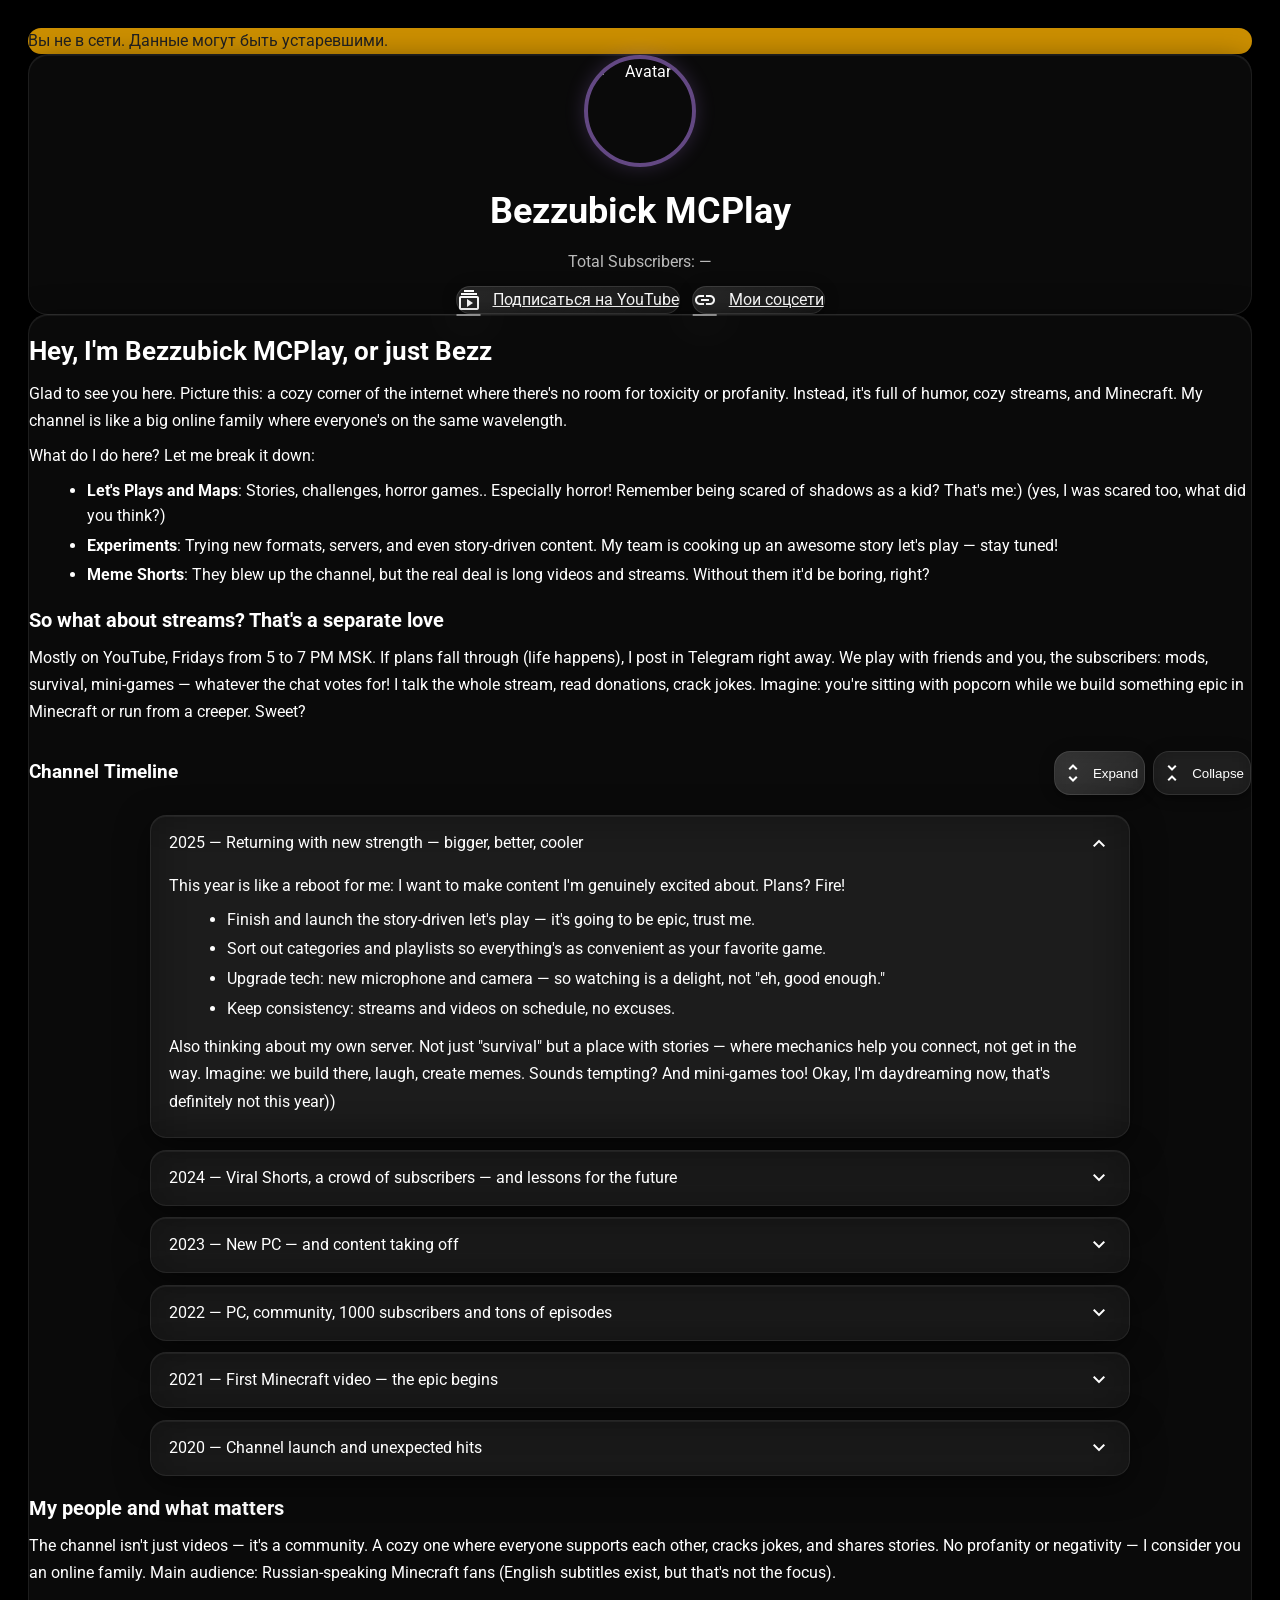
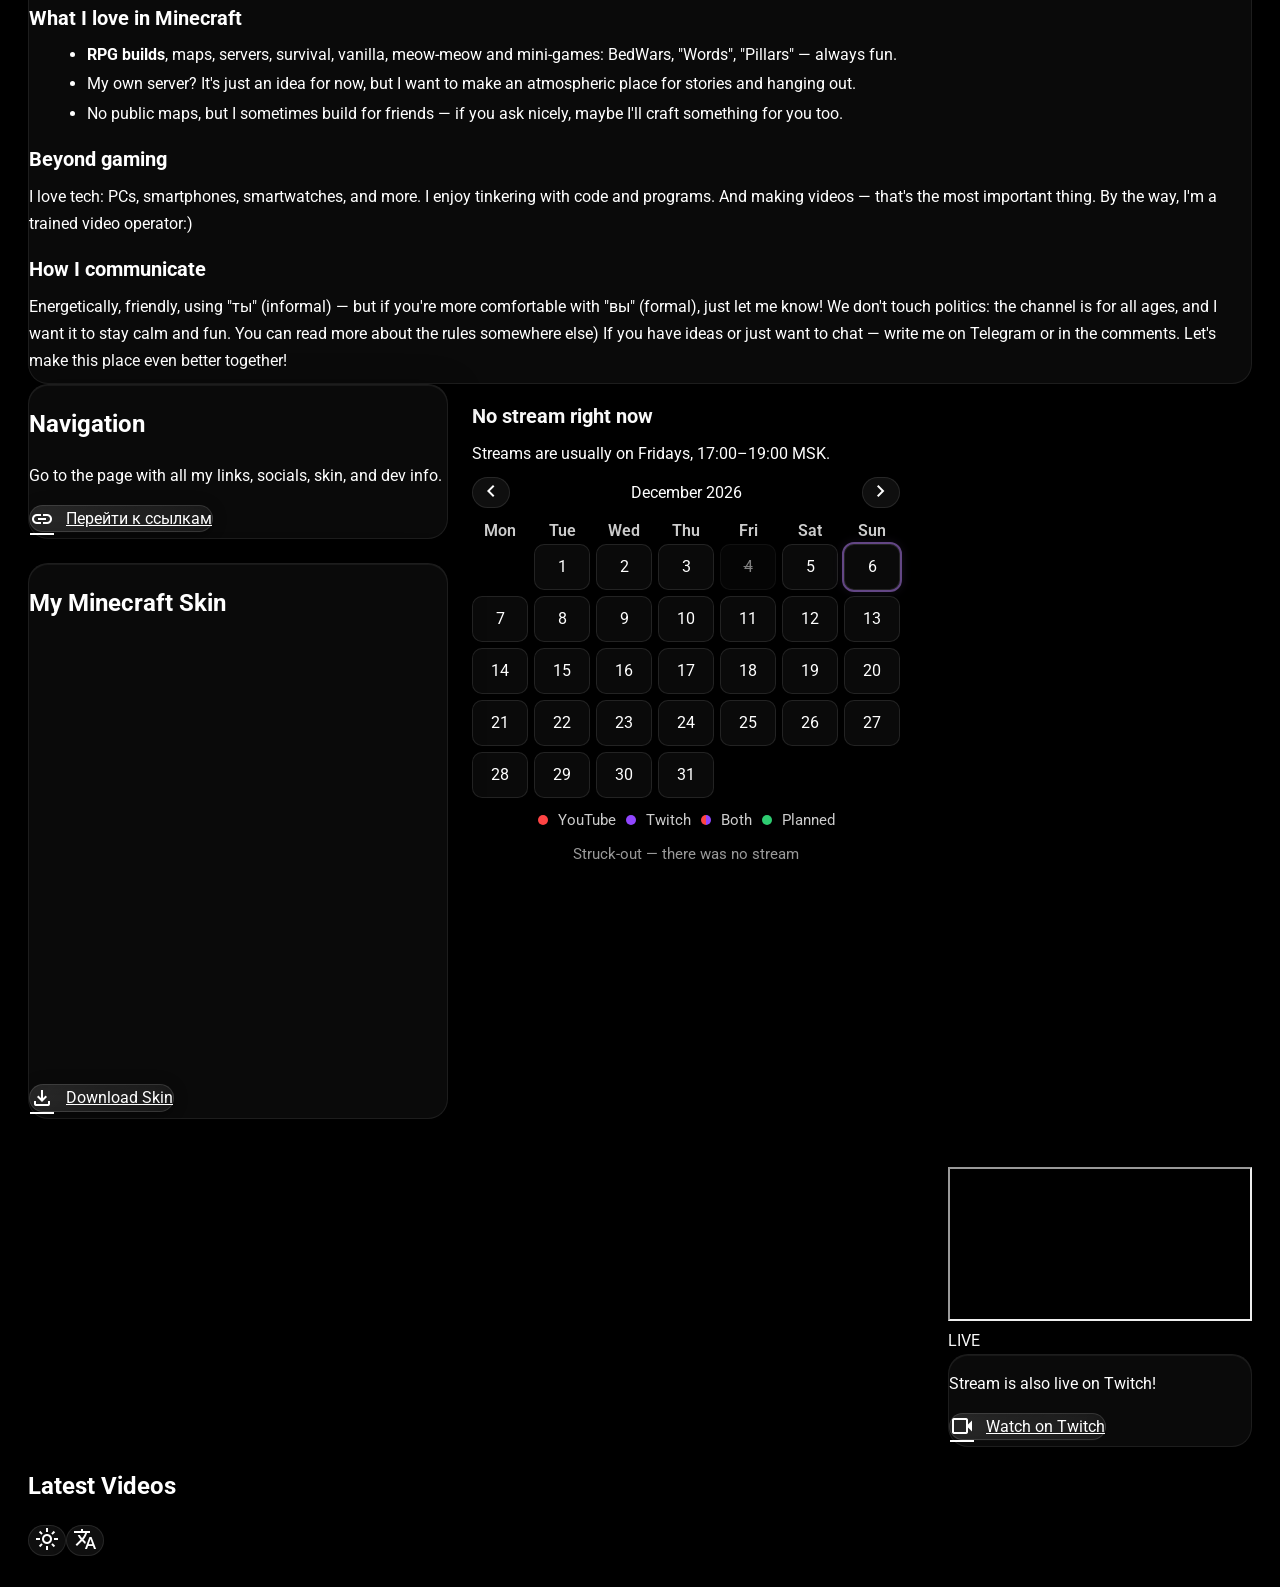
==== commit 7be6157b: "deploy: 223f69c5201fd369dd041d4bd4e82702da8e5a82" ====
--- a/about-intro/index.html
+++ b/about-intro/index.html
@@ -28,16 +28,16 @@
 body.light-theme .support-button:hover{background-color:#43A047;}
 body.glass-dark{color:#FFFFFF;}
 body.glass-dark .card{background-color:rgba(255,255,255,0.04); backdrop-filter:blur(24px); -webkit-backdrop-filter:blur(24px); border:1px solid rgba(255,255,255,0.08); border-radius:20px; box-shadow:inset 0 1px 0 0 rgba(255,255,255,0.06), 0 8px 32px rgba(0,0,0,0.5);}
-body.glass-dark .card:hover{background-color:rgba(255,255,255,0.07); border-color:rgba(255,255,255,0.15); box-shadow:inset 0 1px 0 0 rgba(255,255,255,0.1), 0 0 30px rgba(187,134,252,0.12), 0 8px 32px rgba(0,0,0,0.6); transform:translateY(-3px);}
+body.glass-dark .card:hover{background-color:rgba(255,255,255,0.08); border-color:rgba(255,255,255,0.20); box-shadow:inset 0 1px 0 0 rgba(255,255,255,0.15), 0 0 30px rgba(255,255,255,0.04), 0 8px 32px rgba(0,0,0,0.6); transform:translateY(-3px);}
 body.glass-dark .control-button{background-color:rgba(255,255,255,0.06); backdrop-filter:blur(12px); -webkit-backdrop-filter:blur(12px); border:1px solid rgba(255,255,255,0.1); color:#FFFFFF; border-radius:16px;}
 body.glass-dark .control-button:hover{background-color:rgba(255,255,255,0.1);}
-body.glass-dark .primary-button{background:linear-gradient(135deg, rgba(187,134,252,0.4), rgba(187,134,252,0.2)); backdrop-filter:blur(12px); -webkit-backdrop-filter:blur(12px); border:1px solid rgba(187,134,252,0.3); color:#FFFFFF; border-radius:16px;}
-body.glass-dark .primary-button:hover{background:linear-gradient(135deg, rgba(187,134,252,0.6), rgba(187,134,252,0.3)); border-color:rgba(187,134,252,0.5); box-shadow:0 0 20px rgba(187,134,252,0.2);}
-body.glass-dark .support-button{background:linear-gradient(135deg, rgba(76,175,80,0.4), rgba(76,175,80,0.2)); backdrop-filter:blur(12px); -webkit-backdrop-filter:blur(12px); border:1px solid rgba(76,175,80,0.3); color:#FFFFFF; border-radius:16px;}
-body.glass-dark .support-button:hover{background:linear-gradient(135deg, rgba(76,175,80,0.6), rgba(76,175,80,0.3));}
+body.glass-dark .primary-button{background:linear-gradient(135deg, rgba(255,255,255,0.10), rgba(255,255,255,0.04)); backdrop-filter:blur(12px); -webkit-backdrop-filter:blur(12px); border:1px solid rgba(255,255,255,0.12); color:#FFFFFF; border-radius:16px;}
+body.glass-dark .primary-button:hover{background:linear-gradient(135deg, rgba(255,255,255,0.16), rgba(255,255,255,0.08)); border-color:rgba(255,255,255,0.25); box-shadow:0 0 20px rgba(255,255,255,0.05);}
+body.glass-dark .support-button{background:linear-gradient(135deg, rgba(255,255,255,0.10), rgba(255,255,255,0.04)); backdrop-filter:blur(12px); -webkit-backdrop-filter:blur(12px); border:1px solid rgba(255,255,255,0.12); color:#FFFFFF; border-radius:16px;}
+body.glass-dark .support-button:hover{background:linear-gradient(135deg, rgba(255,255,255,0.16), rgba(255,255,255,0.08)); border-color:rgba(255,255,255,0.25); box-shadow:0 0 20px rgba(255,255,255,0.05);}
 body.glass-dark .modal-content, body.glass-dark .dev-page-content{background-color:rgba(255,255,255,0.06); backdrop-filter:blur(24px); -webkit-backdrop-filter:blur(24px); border:1px solid rgba(255,255,255,0.12); border-radius:28px; box-shadow:inset 0 1px 0 0 rgba(255,255,255,0.1), 0 16px 48px rgba(0,0,0,0.5);}
 body.glass-dark .mini-button{background-color:rgba(255,255,255,0.06); backdrop-filter:blur(12px); -webkit-backdrop-filter:blur(12px); border:1px solid rgba(255,255,255,0.1); color:#FFFFFF;}
-body.glass-dark .mini-button.active{background-color:rgba(187,134,252,0.3); border-color:rgba(187,134,252,0.5); color:#FFFFFF;}
+body.glass-dark .mini-button.active{background-color:rgba(255,255,255,0.18); border-color:rgba(255,255,255,0.30); color:#FFFFFF;}
 body.glass-dark .offline-warning{background-color:rgba(255,179,0,0.8); backdrop-filter:blur(12px); -webkit-backdrop-filter:blur(12px); color:#212121; border-radius:16px;}
 body.glass-dark .youtube-video-container{box-shadow:0 0 0 1px rgba(255,255,255,0.08), 0 8px 32px rgba(0,0,0,0.4);}
 body.glass-dark .stream-cal-grid .cell{background-color:rgba(255,255,255,0.04); backdrop-filter:blur(12px); -webkit-backdrop-filter:blur(12px); border:1px solid rgba(255,255,255,0.1);}
@@ -52,17 +52,17 @@
 body.glass-dark .video-carousel::-webkit-scrollbar-thumb{background-color:rgba(255,255,255,0.15);}
 body.glass-dark .video-carousel::-webkit-scrollbar-thumb:hover{background-color:rgba(187,134,252,0.4);}
 body.glass-light{color:#000000;}
-body.glass-light .card{background-color:rgba(255,255,255,0.65); backdrop-filter:blur(20px); -webkit-backdrop-filter:blur(20px); border:1px solid rgba(255,255,255,0.5); border-radius:20px; box-shadow:inset 0 1px 0 0 rgba(255,255,255,0.6), 0 8px 32px rgba(0,0,0,0.06);}
-body.glass-light .card:hover{background-color:rgba(255,255,255,0.8); border-color:rgba(255,255,255,0.8); box-shadow:inset 0 1px 0 0 rgba(255,255,255,0.8), 0 0 30px rgba(98,0,238,0.06), 0 8px 32px rgba(0,0,0,0.08); transform:translateY(-3px);}
-body.glass-light .control-button{background-color:rgba(255,255,255,0.6); backdrop-filter:blur(12px); -webkit-backdrop-filter:blur(12px); border:1px solid rgba(255,255,255,0.4); color:#000000; border-radius:16px;}
-body.glass-light .control-button:hover{background-color:rgba(255,255,255,0.8);}
-body.glass-light .primary-button{background:linear-gradient(135deg, rgba(98,0,238,0.8), rgba(98,0,238,0.6)); backdrop-filter:blur(12px); -webkit-backdrop-filter:blur(12px); border:1px solid rgba(98,0,238,0.3); color:#FFFFFF; border-radius:16px;}
-body.glass-light .primary-button:hover{background:linear-gradient(135deg, rgba(98,0,238,0.9), rgba(98,0,238,0.7)); box-shadow:0 0 20px rgba(98,0,238,0.15);}
-body.glass-light .support-button{background:linear-gradient(135deg, rgba(102,187,106,0.8), rgba(102,187,106,0.6)); backdrop-filter:blur(12px); -webkit-backdrop-filter:blur(12px); border:1px solid rgba(102,187,106,0.3); color:#FFFFFF; border-radius:16px;}
-body.glass-light .support-button:hover{background:linear-gradient(135deg, rgba(102,187,106,0.9), rgba(102,187,106,0.7));}
-body.glass-light .modal-content, body.glass-light .dev-page-content{background-color:rgba(255,255,255,0.75); backdrop-filter:blur(20px); -webkit-backdrop-filter:blur(20px); border:1px solid rgba(255,255,255,0.5); border-radius:28px; box-shadow:inset 0 1px 0 0 rgba(255,255,255,0.6), 0 16px 48px rgba(0,0,0,0.1);}
-body.glass-light .mini-button{background-color:rgba(255,255,255,0.6); backdrop-filter:blur(8px); -webkit-backdrop-filter:blur(8px); border:1px solid rgba(0,0,0,0.08); color:#000000;}
-body.glass-light .mini-button.active{background-color:rgba(98,0,238,0.8); border-color:transparent; color:#FFFFFF;}
+body.glass-light .card{background-color:rgba(255,255,255,0.08); backdrop-filter:blur(24px); -webkit-backdrop-filter:blur(24px); border:1px solid rgba(255,255,255,0.15); border-radius:20px; box-shadow:inset 0 1px 0 0 rgba(255,255,255,0.12), 0 8px 32px rgba(0,0,0,0.08);}
+body.glass-light .card:hover{background-color:rgba(255,255,255,0.12); border-color:rgba(255,255,255,0.25); box-shadow:inset 0 1px 0 0 rgba(255,255,255,0.2), 0 0 30px rgba(255,255,255,0.05), 0 8px 32px rgba(0,0,0,0.1); transform:translateY(-3px);}
+body.glass-light .control-button{background-color:rgba(255,255,255,0.08); backdrop-filter:blur(12px); -webkit-backdrop-filter:blur(12px); border:1px solid rgba(255,255,255,0.15); color:#000000; border-radius:16px;}
+body.glass-light .control-button:hover{background-color:rgba(255,255,255,0.16);}
+body.glass-light .primary-button{background:linear-gradient(135deg, rgba(255,255,255,0.12), rgba(255,255,255,0.06)); backdrop-filter:blur(12px); -webkit-backdrop-filter:blur(12px); border:1px solid rgba(255,255,255,0.15); color:#000000; border-radius:16px;}
+body.glass-light .primary-button:hover{background:linear-gradient(135deg, rgba(255,255,255,0.2), rgba(255,255,255,0.1)); border-color:rgba(255,255,255,0.3); box-shadow:0 0 20px rgba(255,255,255,0.05);}
+body.glass-light .support-button{background:linear-gradient(135deg, rgba(255,255,255,0.12), rgba(255,255,255,0.06)); backdrop-filter:blur(12px); -webkit-backdrop-filter:blur(12px); border:1px solid rgba(255,255,255,0.15); color:#000000; border-radius:16px;}
+body.glass-light .support-button:hover{background:linear-gradient(135deg, rgba(255,255,255,0.2), rgba(255,255,255,0.1)); border-color:rgba(255,255,255,0.3); box-shadow:0 0 20px rgba(255,255,255,0.05);}
+body.glass-light .modal-content, body.glass-light .dev-page-content{background-color:rgba(255,255,255,0.08); backdrop-filter:blur(24px); -webkit-backdrop-filter:blur(24px); border:1px solid rgba(255,255,255,0.15); border-radius:28px; box-shadow:inset 0 1px 0 0 rgba(255,255,255,0.12), 0 16px 48px rgba(0,0,0,0.1);}
+body.glass-light .mini-button{background-color:rgba(255,255,255,0.08); backdrop-filter:blur(8px); -webkit-backdrop-filter:blur(8px); border:1px solid rgba(255,255,255,0.15); color:#000000;}
+body.glass-light .mini-button.active{background-color:rgba(255,255,255,0.22); border-color:rgba(255,255,255,0.4); color:#000000;}
 body.glass-light .youtube-video-container{box-shadow:0 0 0 1px rgba(0,0,0,0.04), 0 8px 32px rgba(0,0,0,0.08);}
 body.glass-light .stream-cal-grid .cell{background-color:rgba(255,255,255,0.5); backdrop-filter:blur(8px); -webkit-backdrop-filter:blur(8px); border:1px solid rgba(255,255,255,0.5);}
 body.glass-light .stream-cal-grid .cell.today{outline:2px solid rgba(98,0,238,0.4); box-shadow:0 0 12px rgba(98,0,238,0.08);}
@@ -168,7 +168,7 @@
 @media (max-width: 767px) {#page-wrap{padding-left:16px; padding-right:16px;} #page-wrap > .hero, #page-wrap > .about-card, #page-wrap > .home-grid{margin-left:0 !important; margin-right:0 !important; width:100% !important;} #timeline{max-width:none; margin-left:0; margin-right:0;}}
 @media (max-width: 452px) {#links-cta .primary-button{width:100%; justify-content:center;} #links-cta .primary-button span{white-space:normal;}}
 @media (max-width: 640px) {.tl-buttons .tl-btn{padding:8px; min-width:44px; justify-content:center;} .tl-buttons .btn-text{display:none;}}
-@media (prefers-reduced-motion: reduce) {#timeline details.card summary .material-symbols-outlined{transition:none;}}</style><div id="page-wrap" class="w-full max-w-5xl mx-auto p-4 sm:p-6 lg:p-8"><div id="offline-warning" class="hidden fixed top-0 left-0 w-full p-3 text-center font-medium z-50 offline-warning rounded-b-lg shadow-lg"><span>Вы не в сети. Данные могут быть устаревшими.</span></div><section class="hero card m3-shadow-md p-6"><img src="/BezzubickMCPlay/assets/avatar.png" alt="Avatar" class="avatar m3-shadow-md"/><h1>Bezzubick MCPlay</h1><p id="hero-tagline"></p><div id="totals" class="followers">Всего подписчиков: —</div><div class="cta hero-cta"><a id="cta--2324414516232543905" href="https://www.youtube.com/channel/UCm6mheCT60mZ5qlxG5r2GeA?sub_confirmation=1" class="rounded-full px-6 py-3 font-medium m3-shadow-md support-button"><span class="material-symbols-outlined">subscriptions</span><span>Подписаться на YouTube</span></a><a id="cta-7235290117705393666" href="/BezzubickMCPlay/links/" class="rounded-full px-6 py-3 font-medium m3-shadow-md support-button"><span class="material-symbols-outlined">link</span><span>Мои соцсети</span></a></div></section><section class="about-card card m3-shadow-md p-6 mt-6"><div id="about-intro" class="md"><div data-lang="ru"><h2>Привет, я <strong>Bezzubick MCPlay</strong>, или просто Безз</h2>
+@media (prefers-reduced-motion: reduce) {#timeline details.card summary .material-symbols-outlined{transition:none;}}</style><div id="page-wrap" class="w-full max-w-5xl mx-auto p-4 sm:p-6 lg:p-8"><div id="offline-warning" class="hidden fixed top-0 left-0 w-full p-3 text-center font-medium z-50 offline-warning rounded-b-lg shadow-lg"><span>Вы не в сети. Данные могут быть устаревшими.</span></div><section class="hero card m3-shadow-md p-6"><img src="/BezzubickMCPlay/assets/avatar.png" alt="Avatar" class="avatar m3-shadow-md"/><h1>Bezzubick MCPlay</h1><p id="hero-tagline"></p><div id="totals" class="followers">Всего подписчиков: —</div><div class="cta hero-cta"><a id="cta-2760753994205560683" href="https://www.youtube.com/channel/UCm6mheCT60mZ5qlxG5r2GeA?sub_confirmation=1" class="rounded-full px-6 py-3 font-medium m3-shadow-md support-button"><span class="material-symbols-outlined">subscriptions</span><span>Подписаться на YouTube</span></a><a id="cta-6070595650540750485" href="/BezzubickMCPlay/links/" class="rounded-full px-6 py-3 font-medium m3-shadow-md support-button"><span class="material-symbols-outlined">link</span><span>Мои соцсети</span></a></div></section><section class="about-card card m3-shadow-md p-6 mt-6"><div id="about-intro" class="md"><div data-lang="ru"><h2>Привет, я <strong>Bezzubick MCPlay</strong>, или просто Безз</h2>
 <p>Рад тебя здесь видеть. Представь: уютный уголок в интернете, где нет места токсичности или мату. Зато полно юмора, ламповых стримов и Minecraft'a. Мой канал — это как большая онлайн-семья, где все на одной волне.</p>
 
 <p>Что я здесь делаю? Давай разберём по полочкам:</p>
@@ -258,7 +258,7 @@
 <p>I love tech: PCs, smartphones, smartwatches, and more. I enjoy tinkering with code and programs. And making videos — that's the most important thing. By the way, I'm a trained video operator:)</p>
 
 <h3>How I communicate</h3>
-<p>Energetically, friendly, using "ты" (informal) — but if you're more comfortable with "вы" (formal), just let me know! We don't touch politics: the channel is for all ages, and I want it to stay calm and fun. You can read more about the rules somewhere else) If you have ideas or just want to chat — write me on Telegram or in the comments. Let's make this place even better together!</p></div></div></section><div id="content-grid" class="home-grid mt-6 no-live"><section class="card m3-shadow-md p-6" id="links-cta"><h2 id="nav-title" class="text-xl font-bold mb-2">Навигация</h2><p id="nav-desc" class="text-gray-400 mb-4">Перейдите на страницу со всеми моими ссылками, соцсетями, скином и dev‑инфо.</p><a id="go-links-btn-2" href="/BezzubickMCPlay/links/" class="rounded-full px-6 py-3 font-medium m3-shadow-md primary-button"><span class="material-symbols-outlined">link</span><span>Перейти к ссылкам</span></a></section><section id="live" class="relative overflow-hidden p-0 hidden"><div class="yt-container" id="live-embed-wrap"><iframe id="live-embed" allow="accelerometer; autoplay; clipboard-write; encrypted-media; gyroscope; picture-in-picture"></iframe></div><div id="live-badge" class="absolute top-3 left-3 px-3 py-1 rounded-full text-white text-xs font-bold live-indicator m3-shadow-md">LIVE</div><div id="twitch-notice" class="hidden mt-4 p-4 rounded-2xl text-sm text-center card m3-shadow-md"><p id="twitch-text" class="mb-2">Стрим также идёт на Twitch!</p><a id="twitch-link" href="#" target="_blank" class="primary-button inline-flex items-center px-4 py-2 rounded-full font-medium"><span class="material-symbols-outlined text-base">videocam</span><span id="twitch-cta">Смотреть на Twitch</span></a></div></section><section id="calendar" class="p-6"><div class="md text-center mb-2"><h3 id="live-empty-title">Сейчас стрима нет</h3><p id="live-empty-sub">Обычно стримы по пятницам, 17:00–19:00 МСК.</p></div><div class="cal-nav"><button id="cal-prev" class="control-button p-2 rounded-full m3-shadow-md" aria-label="Previous month"><span class="material-symbols-outlined">chevron_left</span></button><div id="cal-label" class="font-medium"></div><button id="cal-next" class="control-button p-2 rounded-full m3-shadow-md" aria-label="Next month"><span class="material-symbols-outlined">chevron_right</span></button></div><div id="cal-weekdays" class="stream-cal-head"></div><div id="cal-grid" class="stream-cal-grid"></div><div class="legend"><span class="dot yt"></span><span id="legend-yt">YouTube</span><span class="dot tw"></span><span id="legend-tw">Twitch</span><span class="dot both"></span><span id="legend-both">Оба</span><span class="dot planned"></span><span id="legend-planned">Потенциальный</span><span class="muted" id="legend-missed">Зачёркнутые — стрима не было</span></div></section><section id="skin" class="card m3-shadow-md p-6"><h2 id="skin-title" class="text-xl font-bold text-center mb-4">Мой скин Minecraft</h2><div id="skin-viewer" class="skin-viewer"></div><div id="skin-controls" class="skin-controls"></div><div class="flex justify-center mt-2"><a id="download-skin" href="/BezzubickMCPlay/assets/skin.png" class="primary-button rounded-full px-6 py-3 font-medium m3-shadow-md" download="minecraft_skin.png" rel="noopener"><span class="material-symbols-outlined">download</span><span id="skin-download-text">Скачать скин</span></a></div></section></div><section class="mb-8 mt-6"><h2 id="videos-title" class="text-xl font-bold mb-3">Последние видео</h2><div id="carousel" class="flex overflow-x-auto space-x-4 pb-4 video-carousel scroll-smooth"></div></section><div class="flex justify-center items-center space-x-4 mt-8 mb-8"><button id="theme-toggle-bottom" class="control-button p-3 rounded-full m3-shadow-md" aria-label="Toggle theme"><span id="theme-icon-bottom" class="material-symbols-outlined">light_mode</span></button><button id="lang-toggle-bottom" class="control-button p-3 rounded-full m3-shadow-md" aria-label="Toggle language"><span id="lang-icon-bottom" class="material-symbols-outlined">translate</span></button></div></div><script>(function(){
+<p>Energetically, friendly, using "ты" (informal) — but if you're more comfortable with "вы" (formal), just let me know! We don't touch politics: the channel is for all ages, and I want it to stay calm and fun. You can read more about the rules somewhere else) If you have ideas or just want to chat — write me on Telegram or in the comments. Let's make this place even better together!</p></div></div></section><div id="content-grid" class="home-grid mt-6 no-live"><section class="card m3-shadow-md p-6" id="links-cta"><h2 id="nav-title" class="text-xl font-bold mb-2">Навигация</h2><p id="nav-desc" class="text-gray-400 mb-4">Перейдите на страницу со всеми моими ссылками, соцсетями, скином и dev‑инфо.</p><a id="go-links-btn-2" href="/BezzubickMCPlay/links/" class="rounded-full px-6 py-3 font-medium m3-shadow-md primary-button"><span class="material-symbols-outlined">link</span><span>Перейти к ссылкам</span></a></section><section id="live" class="relative overflow-hidden p-0 hidden"><div class="yt-container" id="live-embed-wrap"><iframe id="live-embed" allow="accelerometer; autoplay; clipboard-write; encrypted-media; gyroscope; picture-in-picture"></iframe></div><div id="live-badge" class="absolute top-3 left-3 px-3 py-1 rounded-full text-white text-xs font-bold live-indicator m3-shadow-md">LIVE</div><div id="twitch-notice" class="hidden mt-4 p-4 rounded-2xl text-sm text-center card m3-shadow-md"><p id="twitch-text" class="mb-2">Стрим также идёт на Twitch!</p><a id="twitch-link" href="#" target="_blank" class="primary-button inline-flex items-center px-4 py-2 rounded-full font-medium"><span class="material-symbols-outlined text-base">videocam</span><span id="twitch-cta">Смотреть на Twitch</span></a></div></section><section id="calendar" class="p-6"><div class="md text-center mb-2"><h3 id="live-empty-title">Сейчас стрима нет</h3><p id="live-empty-sub">Обычно стримы по пятницам, 17:00–19:00 МСК.</p></div><div class="cal-nav"><button id="cal-prev" class="control-button p-2 rounded-full m3-shadow-md" aria-label="Previous month"><span class="material-symbols-outlined">chevron_left</span></button><div id="cal-label" class="font-medium"></div><button id="cal-next" class="control-button p-2 rounded-full m3-shadow-md" aria-label="Next month"><span class="material-symbols-outlined">chevron_right</span></button></div><div id="cal-weekdays" class="stream-cal-head"></div><div id="cal-grid" class="stream-cal-grid"></div><div class="legend"><span class="dot yt"></span><span id="legend-yt">YouTube</span><span class="dot tw"></span><span id="legend-tw">Twitch</span><span class="dot both"></span><span id="legend-both">Оба</span><span class="dot planned"></span><span id="legend-planned">Потенциальный</span><span class="muted" id="legend-missed">Зачёркнутые — стрима не было</span></div></section><section id="skin" class="card m3-shadow-md p-6"><h2 id="skin-title" class="text-xl font-bold text-center mb-4">Мой скин Minecraft</h2><div id="skin-viewer" class="skin-viewer"></div><div id="skin-controls" class="skin-controls"></div><div class="flex justify-center mt-2"><a id="download-skin" href="/BezzubickMCPlay/assets/skin.png" class="primary-button rounded-full px-6 py-3 font-medium m3-shadow-md" download="minecraft_skin.png" rel="noopener"><span class="material-symbols-outlined">download</span><span id="skin-download-text">Скачать скин</span></a></div></section></div><section class="mb-8 mt-6"><h2 id="videos-title" class="text-xl font-bold mb-3">Последние видео</h2><div id="carousel" class="flex overflow-x-auto space-x-4 pb-4 video-carousel scroll-smooth"></div></section><div class="flex justify-center items-center space-x-4 mt-8 mb-8"><button id="theme-toggle-bottom" class="control-button p-3 rounded-full m3-shadow-md" aria-label="Toggle theme"><span id="theme-icon-bottom" class="material-symbols-outlined">light_mode</span></button><button id="lang-toggle-bottom" class="control-button p-3 rounded-full m3-shadow-md" aria-label="Toggle language"><span id="lang-icon-bottom" class="material-symbols-outlined">translate</span></button></div></div><script src="/BezzubickMCPlay/scripts/skinview3d.bundle.js"></script><script>( function(){
 'use strict';
 var BASE='/BezzubickMCPlay';
 var C={dark:{bg:'#000',onBg:'#FFF',surfaceLow:'#1F1F1F',surface:'#2D2D2D',primary:'#BB86FC',onPrimary:'#000',primaryContainer:'#4A148C',outline:'#8C8C8C'},
@@ -273,7 +273,20 @@
 var isWindows=ua.includes('Windows');
 var preferMaterial=isChrome&&(isAndroid||isWindows);
 var storedTheme=localStorage.getItem('theme');
-var S={theme:urlDebugTheme||urlTheme||storedTheme||(preferMaterial?'dark':'glass-dark'),lang:urlLang||localStorage.getItem('lang')||(navigator.language.startsWith('ru')?'ru':'en')};
+var S={theme:urlDebugTheme||urlTheme||storedTheme||(preferMaterial?'dark':'glass-dark'),lang:urlLang||localStorage.getItem('lang')||(navigator.language.startsWith('ru')?'ru':'en')};;
+
+// Add theme detection for browser extensions
+if (window.matchMedia && window.matchMedia('(prefers-color-scheme: dark)').matches) {
+    document.documentElement.setAttribute('data-theme', 'dark');
+} else {
+    document.documentElement.setAttribute('data-theme', 'light');
+}
+
+// Listen for theme changes
+window.matchMedia('(prefers-color-scheme: dark)').addEventListener('change', e => {
+    const newTheme = e.matches ? 'dark' : 'light';
+    document.documentElement.setAttribute('data-theme', newTheme);
+});
 
  function setTheme(t){S.theme=t;localStorage.setItem('theme',t);
  var cls=t==='dark'?'dark-theme':t==='light'?'light-theme':t==='glass-dark'?'glass-dark':'glass-light';
@@ -480,11 +493,20 @@
 setupVideos();
 setupSkin();
 });
-})();</script><script defer src="/BezzubickMCPlay/scripts/skinview3d.bundle.js"></script><script type="module">var BASE='/BezzubickMCPlay';
+})();</script><script type="module">var BASE='/BezzubickMCPlay';
 var skinview3d=window.skinview3d||null;
-document.addEventListener('DOMContentLoaded',async function(){
+
+async function initSkin() {
   var c=document.getElementById('skin-viewer');if(!c)return;if(!skinview3d){c.innerHTML='<img src="'+BASE+'/assets/skin.png" alt="Minecraft skin" class="w-full h-full object-contain" />';return;}
-  var cv=c.querySelector('canvas');if(!cv){cv=document.createElement('canvas');cv.id='skin-canvas';c.appendChild(cv)}cv.width=c.offsetWidth||320;cv.height=c.offsetHeight||400;try{var v=new skinview3d.SkinViewer({canvas:cv,width:cv.width,height:cv.height});await v.loadSkin(BASE+'/assets/skin.png');try{if(skinview3d.IdleAnimation)v.animation=new skinview3d.IdleAnimation()}catch(e){}try{var o=skinview3d.createOrbitControls(v);if(o){o.enablePan=false;o.enableZoom=true;if(o.target)o.target.set(0,17,0);o.update()}}catch(e){}new ResizeObserver(function(){v.setSize(Math.max(1,c.offsetWidth||320),Math.max(1,c.offsetHeight||400))}).observe(c)}catch(e){console.error('[HomeSkin]',e);c.innerHTML='<img src="'+BASE+'/assets/skin.png" alt="Minecraft skin" class="w-full h-full object-contain" />'}});
-  document.getElementById('download-skin')?.addEventListener('click',function(ev){ev.preventDefault();var u=new URL(BASE+'/assets/skin.png',location.href).toString();fetch(u,{cache:'no-store'}).then(function(r){if(!r.ok)throw Error();return r.blob()}).then(function(b){var a=document.createElement('a');a.href=URL.createObjectURL(b);a.download='minecraft_skin.png';document.body.appendChild(a);a.click();a.remove()}).catch(function(){window.open(u,'_blank')})});
-  (async function(){try{var jk=await import('https://cdn.jsdelivr.net/npm/javascriptkit@0.53.0/dist/javascriptkit.js');var resp=await fetch(BASE+'/scripts/SiteClient.wasm');if(!resp.ok)throw new Error('HTTP '+resp.status);var instance=await jk.instantiate(resp,{});try{instance.exports.main()}catch(e){console.warn('[WASM] main error',e)}}catch(e){console.warn('[WASM] init error (Liquid Glass unavailable)',e)}})();
+  var cv=c.querySelector('canvas');if(!cv){cv=document.createElement('canvas');cv.id='skin-canvas';c.appendChild(cv)}cv.width=c.offsetWidth||320;cv.height=c.offsetHeight||400;try{var v=new skinview3d.SkinViewer({canvas:cv,width:cv.width,height:cv.height});await v.loadSkin(BASE+'/assets/skin.png');try{if(skinview3d.IdleAnimation)v.animation=new skinview3d.IdleAnimation()}catch(e){}try{var o=skinview3d.createOrbitControls(v);if(o){o.enablePan=false;o.enableZoom=true;if(o.target)o.target.set(0,17,0);o.update()}}catch(e){}new ResizeObserver(function(){v.setSize(Math.max(1,c.offsetWidth||320),Math.max(1,c.offsetHeight||400))}).observe(c)}catch(e){console.error('[HomeSkin]',e);c.innerHTML='<img src="'+BASE+'/assets/skin.png" alt="Minecraft skin" class="w-full h-full object-contain" />'}
+}
+
+if (document.readyState === 'loading') {
+    document.addEventListener('DOMContentLoaded', initSkin);
+} else {
+    initSkin();
+}
+
+document.getElementById('download-skin')?.addEventListener('click',function(ev){ev.preventDefault();var u=new URL(BASE+'/assets/skin.png',location.href).toString();fetch(u,{cache:'no-store'}).then(function(r){if(!r.ok)throw Error();return r.blob()}).then(function(b){var a=document.createElement('a');a.href=URL.createObjectURL(b);a.download='minecraft_skin.png';document.body.appendChild(a);a.click();a.remove()}).catch(function(){window.open(u,'_blank')})});
+   (async function(){try{var jk=await import('https://cdn.jsdelivr.net/npm/javascriptkit@0.53.0/dist/javascriptkit.js');var resp=await fetch(BASE+'/scripts/SiteClient.wasm');if(!resp.ok)throw new Error('HTTP '+resp.status);var wasmInst=await jk.instantiate(resp,{});try{wasmInst.exports.main()}catch(e){console.warn('[WASM] main error',e)}}catch(e){console.warn('[WASM] init error (Liquid Glass unavailable)',e)}})();
 });</script></body></html>
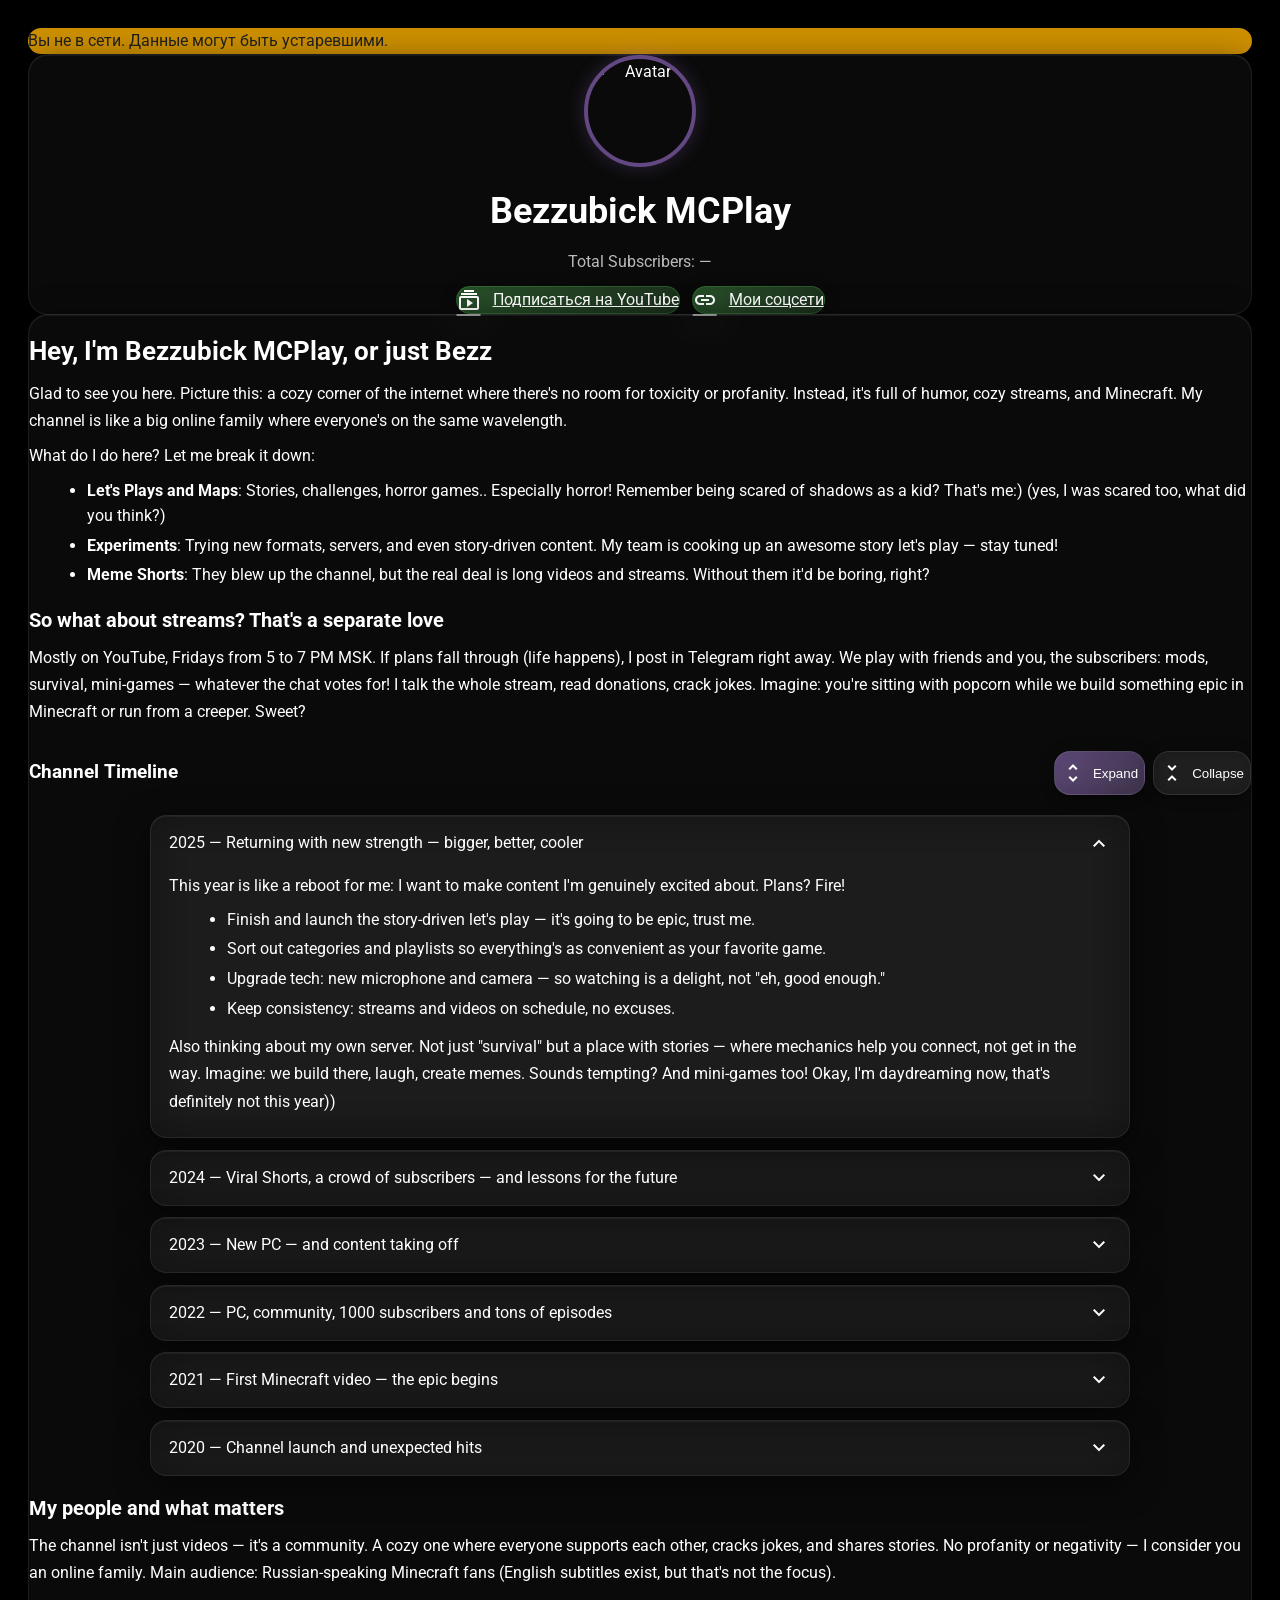
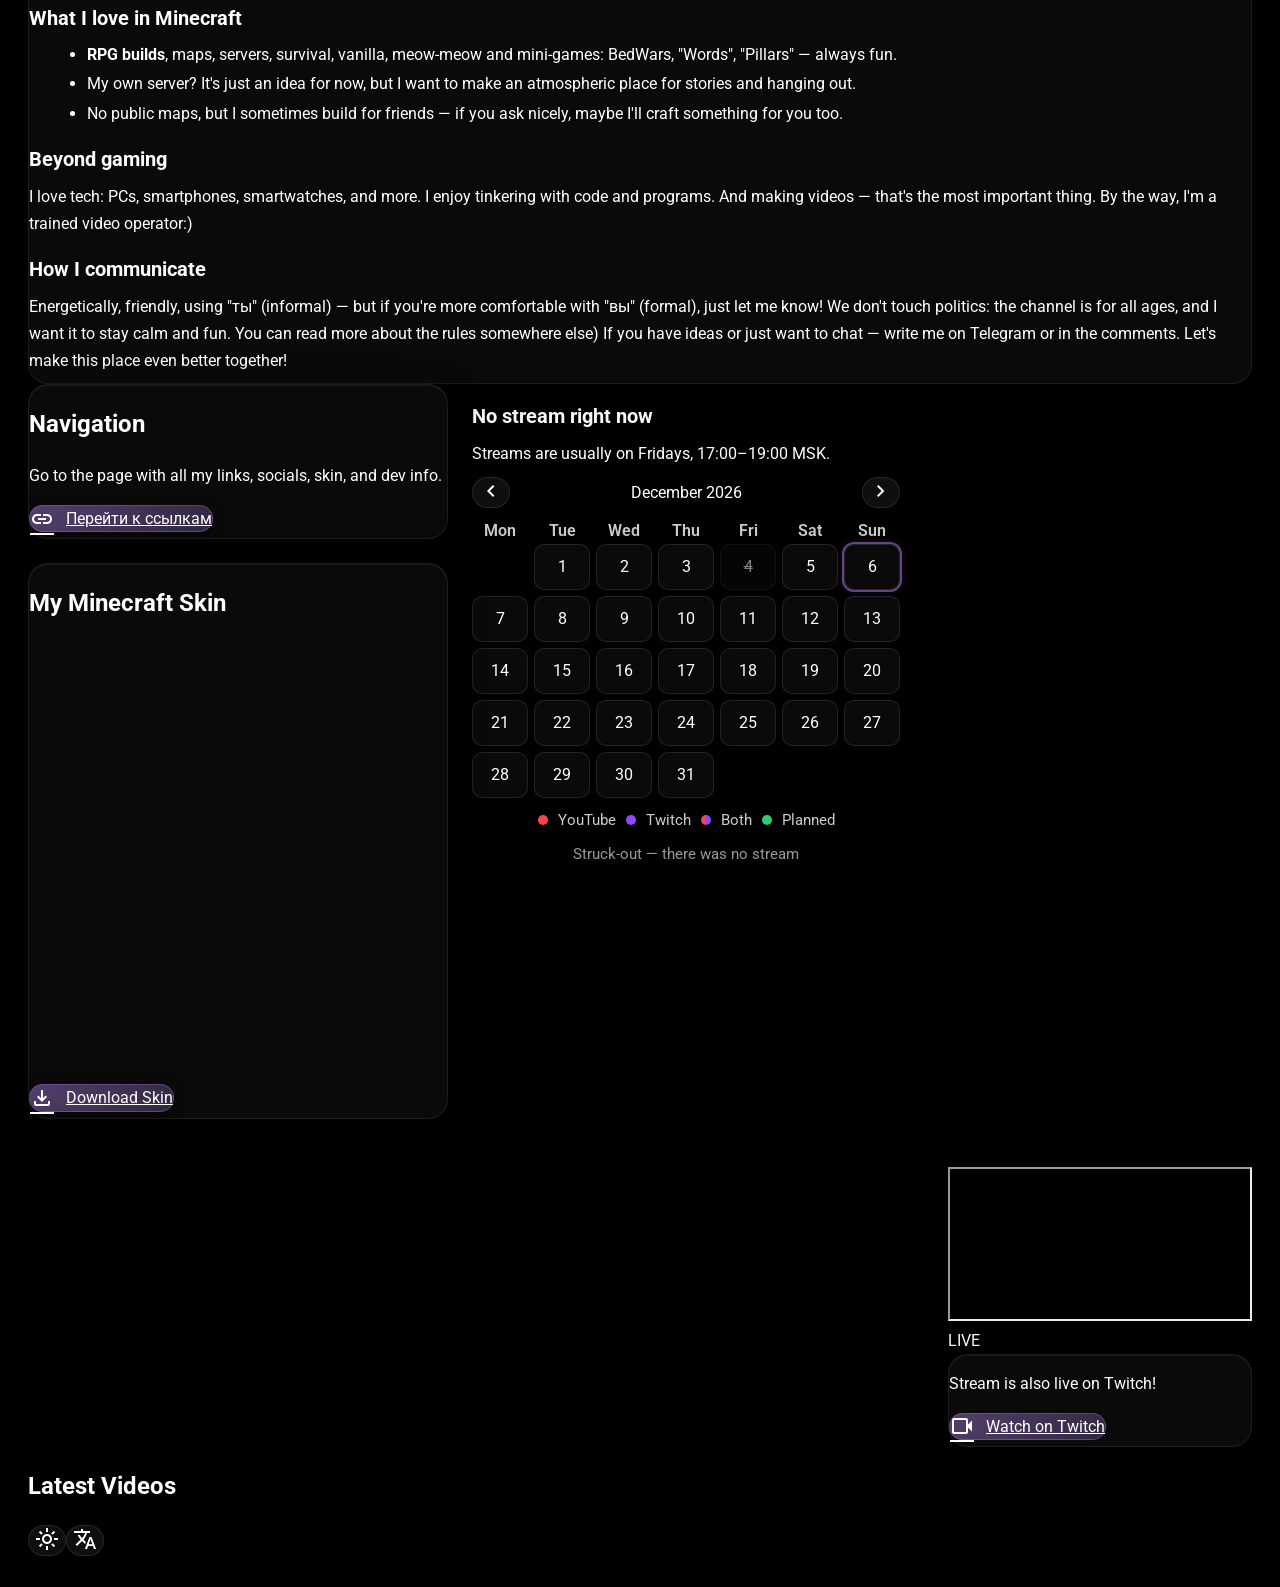
==== commit 4f593951: "deploy: e1198155d0b5d5d960ed80bebf273fd4b94684e0" ====
--- a/about-intro/index.html
+++ b/about-intro/index.html
@@ -28,16 +28,16 @@
 body.light-theme .support-button:hover{background-color:#43A047;}
 body.glass-dark{color:#FFFFFF;}
 body.glass-dark .card{background-color:rgba(255,255,255,0.04); backdrop-filter:blur(24px); -webkit-backdrop-filter:blur(24px); border:1px solid rgba(255,255,255,0.08); border-radius:20px; box-shadow:inset 0 1px 0 0 rgba(255,255,255,0.06), 0 8px 32px rgba(0,0,0,0.5);}
-body.glass-dark .card:hover{background-color:rgba(255,255,255,0.08); border-color:rgba(255,255,255,0.20); box-shadow:inset 0 1px 0 0 rgba(255,255,255,0.15), 0 0 30px rgba(255,255,255,0.04), 0 8px 32px rgba(0,0,0,0.6); transform:translateY(-3px);}
+body.glass-dark .card:hover{background-color:rgba(255,255,255,0.07); border-color:rgba(255,255,255,0.15); box-shadow:inset 0 1px 0 0 rgba(255,255,255,0.1), 0 0 30px rgba(187,134,252,0.12), 0 8px 32px rgba(0,0,0,0.6); transform:translateY(-3px);}
 body.glass-dark .control-button{background-color:rgba(255,255,255,0.06); backdrop-filter:blur(12px); -webkit-backdrop-filter:blur(12px); border:1px solid rgba(255,255,255,0.1); color:#FFFFFF; border-radius:16px;}
 body.glass-dark .control-button:hover{background-color:rgba(255,255,255,0.1);}
-body.glass-dark .primary-button{background:linear-gradient(135deg, rgba(255,255,255,0.10), rgba(255,255,255,0.04)); backdrop-filter:blur(12px); -webkit-backdrop-filter:blur(12px); border:1px solid rgba(255,255,255,0.12); color:#FFFFFF; border-radius:16px;}
-body.glass-dark .primary-button:hover{background:linear-gradient(135deg, rgba(255,255,255,0.16), rgba(255,255,255,0.08)); border-color:rgba(255,255,255,0.25); box-shadow:0 0 20px rgba(255,255,255,0.05);}
-body.glass-dark .support-button{background:linear-gradient(135deg, rgba(255,255,255,0.10), rgba(255,255,255,0.04)); backdrop-filter:blur(12px); -webkit-backdrop-filter:blur(12px); border:1px solid rgba(255,255,255,0.12); color:#FFFFFF; border-radius:16px;}
-body.glass-dark .support-button:hover{background:linear-gradient(135deg, rgba(255,255,255,0.16), rgba(255,255,255,0.08)); border-color:rgba(255,255,255,0.25); box-shadow:0 0 20px rgba(255,255,255,0.05);}
+body.glass-dark .primary-button{background:linear-gradient(135deg, rgba(187,134,252,0.4), rgba(187,134,252,0.2)); backdrop-filter:blur(12px); -webkit-backdrop-filter:blur(12px); border:1px solid rgba(187,134,252,0.3); color:#FFFFFF; border-radius:16px;}
+body.glass-dark .primary-button:hover{background:linear-gradient(135deg, rgba(187,134,252,0.6), rgba(187,134,252,0.3)); border-color:rgba(187,134,252,0.5); box-shadow:0 0 20px rgba(187,134,252,0.2);}
+body.glass-dark .support-button{background:linear-gradient(135deg, rgba(76,175,80,0.4), rgba(76,175,80,0.2)); backdrop-filter:blur(12px); -webkit-backdrop-filter:blur(12px); border:1px solid rgba(76,175,80,0.3); color:#FFFFFF; border-radius:16px;}
+body.glass-dark .support-button:hover{background:linear-gradient(135deg, rgba(76,175,80,0.6), rgba(76,175,80,0.3));}
 body.glass-dark .modal-content, body.glass-dark .dev-page-content{background-color:rgba(255,255,255,0.06); backdrop-filter:blur(24px); -webkit-backdrop-filter:blur(24px); border:1px solid rgba(255,255,255,0.12); border-radius:28px; box-shadow:inset 0 1px 0 0 rgba(255,255,255,0.1), 0 16px 48px rgba(0,0,0,0.5);}
 body.glass-dark .mini-button{background-color:rgba(255,255,255,0.06); backdrop-filter:blur(12px); -webkit-backdrop-filter:blur(12px); border:1px solid rgba(255,255,255,0.1); color:#FFFFFF;}
-body.glass-dark .mini-button.active{background-color:rgba(255,255,255,0.18); border-color:rgba(255,255,255,0.30); color:#FFFFFF;}
+body.glass-dark .mini-button.active{background-color:rgba(187,134,252,0.3); border-color:rgba(187,134,252,0.5); color:#FFFFFF;}
 body.glass-dark .offline-warning{background-color:rgba(255,179,0,0.8); backdrop-filter:blur(12px); -webkit-backdrop-filter:blur(12px); color:#212121; border-radius:16px;}
 body.glass-dark .youtube-video-container{box-shadow:0 0 0 1px rgba(255,255,255,0.08), 0 8px 32px rgba(0,0,0,0.4);}
 body.glass-dark .stream-cal-grid .cell{background-color:rgba(255,255,255,0.04); backdrop-filter:blur(12px); -webkit-backdrop-filter:blur(12px); border:1px solid rgba(255,255,255,0.1);}
@@ -52,17 +52,17 @@
 body.glass-dark .video-carousel::-webkit-scrollbar-thumb{background-color:rgba(255,255,255,0.15);}
 body.glass-dark .video-carousel::-webkit-scrollbar-thumb:hover{background-color:rgba(187,134,252,0.4);}
 body.glass-light{color:#000000;}
-body.glass-light .card{background-color:rgba(255,255,255,0.08); backdrop-filter:blur(24px); -webkit-backdrop-filter:blur(24px); border:1px solid rgba(255,255,255,0.15); border-radius:20px; box-shadow:inset 0 1px 0 0 rgba(255,255,255,0.12), 0 8px 32px rgba(0,0,0,0.08);}
-body.glass-light .card:hover{background-color:rgba(255,255,255,0.12); border-color:rgba(255,255,255,0.25); box-shadow:inset 0 1px 0 0 rgba(255,255,255,0.2), 0 0 30px rgba(255,255,255,0.05), 0 8px 32px rgba(0,0,0,0.1); transform:translateY(-3px);}
-body.glass-light .control-button{background-color:rgba(255,255,255,0.08); backdrop-filter:blur(12px); -webkit-backdrop-filter:blur(12px); border:1px solid rgba(255,255,255,0.15); color:#000000; border-radius:16px;}
-body.glass-light .control-button:hover{background-color:rgba(255,255,255,0.16);}
-body.glass-light .primary-button{background:linear-gradient(135deg, rgba(255,255,255,0.12), rgba(255,255,255,0.06)); backdrop-filter:blur(12px); -webkit-backdrop-filter:blur(12px); border:1px solid rgba(255,255,255,0.15); color:#000000; border-radius:16px;}
-body.glass-light .primary-button:hover{background:linear-gradient(135deg, rgba(255,255,255,0.2), rgba(255,255,255,0.1)); border-color:rgba(255,255,255,0.3); box-shadow:0 0 20px rgba(255,255,255,0.05);}
-body.glass-light .support-button{background:linear-gradient(135deg, rgba(255,255,255,0.12), rgba(255,255,255,0.06)); backdrop-filter:blur(12px); -webkit-backdrop-filter:blur(12px); border:1px solid rgba(255,255,255,0.15); color:#000000; border-radius:16px;}
-body.glass-light .support-button:hover{background:linear-gradient(135deg, rgba(255,255,255,0.2), rgba(255,255,255,0.1)); border-color:rgba(255,255,255,0.3); box-shadow:0 0 20px rgba(255,255,255,0.05);}
-body.glass-light .modal-content, body.glass-light .dev-page-content{background-color:rgba(255,255,255,0.08); backdrop-filter:blur(24px); -webkit-backdrop-filter:blur(24px); border:1px solid rgba(255,255,255,0.15); border-radius:28px; box-shadow:inset 0 1px 0 0 rgba(255,255,255,0.12), 0 16px 48px rgba(0,0,0,0.1);}
-body.glass-light .mini-button{background-color:rgba(255,255,255,0.08); backdrop-filter:blur(8px); -webkit-backdrop-filter:blur(8px); border:1px solid rgba(255,255,255,0.15); color:#000000;}
-body.glass-light .mini-button.active{background-color:rgba(255,255,255,0.22); border-color:rgba(255,255,255,0.4); color:#000000;}
+body.glass-light .card{background-color:rgba(255,255,255,0.65); backdrop-filter:blur(20px); -webkit-backdrop-filter:blur(20px); border:1px solid rgba(255,255,255,0.5); border-radius:20px; box-shadow:inset 0 1px 0 0 rgba(255,255,255,0.6), 0 8px 32px rgba(0,0,0,0.06);}
+body.glass-light .card:hover{background-color:rgba(255,255,255,0.8); border-color:rgba(255,255,255,0.8); box-shadow:inset 0 1px 0 0 rgba(255,255,255,0.8), 0 0 30px rgba(98,0,238,0.06), 0 8px 32px rgba(0,0,0,0.08); transform:translateY(-3px);}
+body.glass-light .control-button{background-color:rgba(255,255,255,0.6); backdrop-filter:blur(12px); -webkit-backdrop-filter:blur(12px); border:1px solid rgba(255,255,255,0.4); color:#000000; border-radius:16px;}
+body.glass-light .control-button:hover{background-color:rgba(255,255,255,0.8);}
+body.glass-light .primary-button{background:linear-gradient(135deg, rgba(98,0,238,0.8), rgba(98,0,238,0.6)); backdrop-filter:blur(12px); -webkit-backdrop-filter:blur(12px); border:1px solid rgba(98,0,238,0.3); color:#FFFFFF; border-radius:16px;}
+body.glass-light .primary-button:hover{background:linear-gradient(135deg, rgba(98,0,238,0.9), rgba(98,0,238,0.7)); box-shadow:0 0 20px rgba(98,0,238,0.15);}
+body.glass-light .support-button{background:linear-gradient(135deg, rgba(102,187,106,0.8), rgba(102,187,106,0.6)); backdrop-filter:blur(12px); -webkit-backdrop-filter:blur(12px); border:1px solid rgba(102,187,106,0.3); color:#FFFFFF; border-radius:16px;}
+body.glass-light .support-button:hover{background:linear-gradient(135deg, rgba(102,187,106,0.9), rgba(102,187,106,0.7));}
+body.glass-light .modal-content, body.glass-light .dev-page-content{background-color:rgba(255,255,255,0.75); backdrop-filter:blur(20px); -webkit-backdrop-filter:blur(20px); border:1px solid rgba(255,255,255,0.5); border-radius:28px; box-shadow:inset 0 1px 0 0 rgba(255,255,255,0.6), 0 16px 48px rgba(0,0,0,0.1);}
+body.glass-light .mini-button{background-color:rgba(255,255,255,0.6); backdrop-filter:blur(8px); -webkit-backdrop-filter:blur(8px); border:1px solid rgba(0,0,0,0.08); color:#000000;}
+body.glass-light .mini-button.active{background-color:rgba(98,0,238,0.8); border-color:transparent; color:#FFFFFF;}
 body.glass-light .youtube-video-container{box-shadow:0 0 0 1px rgba(0,0,0,0.04), 0 8px 32px rgba(0,0,0,0.08);}
 body.glass-light .stream-cal-grid .cell{background-color:rgba(255,255,255,0.5); backdrop-filter:blur(8px); -webkit-backdrop-filter:blur(8px); border:1px solid rgba(255,255,255,0.5);}
 body.glass-light .stream-cal-grid .cell.today{outline:2px solid rgba(98,0,238,0.4); box-shadow:0 0 12px rgba(98,0,238,0.08);}
@@ -168,7 +168,7 @@
 @media (max-width: 767px) {#page-wrap{padding-left:16px; padding-right:16px;} #page-wrap > .hero, #page-wrap > .about-card, #page-wrap > .home-grid{margin-left:0 !important; margin-right:0 !important; width:100% !important;} #timeline{max-width:none; margin-left:0; margin-right:0;}}
 @media (max-width: 452px) {#links-cta .primary-button{width:100%; justify-content:center;} #links-cta .primary-button span{white-space:normal;}}
 @media (max-width: 640px) {.tl-buttons .tl-btn{padding:8px; min-width:44px; justify-content:center;} .tl-buttons .btn-text{display:none;}}
-@media (prefers-reduced-motion: reduce) {#timeline details.card summary .material-symbols-outlined{transition:none;}}</style><div id="page-wrap" class="w-full max-w-5xl mx-auto p-4 sm:p-6 lg:p-8"><div id="offline-warning" class="hidden fixed top-0 left-0 w-full p-3 text-center font-medium z-50 offline-warning rounded-b-lg shadow-lg"><span>Вы не в сети. Данные могут быть устаревшими.</span></div><section class="hero card m3-shadow-md p-6"><img src="/BezzubickMCPlay/assets/avatar.png" alt="Avatar" class="avatar m3-shadow-md"/><h1>Bezzubick MCPlay</h1><p id="hero-tagline"></p><div id="totals" class="followers">Всего подписчиков: —</div><div class="cta hero-cta"><a id="cta-2760753994205560683" href="https://www.youtube.com/channel/UCm6mheCT60mZ5qlxG5r2GeA?sub_confirmation=1" class="rounded-full px-6 py-3 font-medium m3-shadow-md support-button"><span class="material-symbols-outlined">subscriptions</span><span>Подписаться на YouTube</span></a><a id="cta-6070595650540750485" href="/BezzubickMCPlay/links/" class="rounded-full px-6 py-3 font-medium m3-shadow-md support-button"><span class="material-symbols-outlined">link</span><span>Мои соцсети</span></a></div></section><section class="about-card card m3-shadow-md p-6 mt-6"><div id="about-intro" class="md"><div data-lang="ru"><h2>Привет, я <strong>Bezzubick MCPlay</strong>, или просто Безз</h2>
+@media (prefers-reduced-motion: reduce) {#timeline details.card summary .material-symbols-outlined{transition:none;}}</style><div id="page-wrap" class="w-full max-w-5xl mx-auto p-4 sm:p-6 lg:p-8"><div id="offline-warning" class="hidden fixed top-0 left-0 w-full p-3 text-center font-medium z-50 offline-warning rounded-b-lg shadow-lg"><span>Вы не в сети. Данные могут быть устаревшими.</span></div><section class="hero card m3-shadow-md p-6"><img src="/BezzubickMCPlay/assets/avatar.png" alt="Avatar" class="avatar m3-shadow-md"/><h1>Bezzubick MCPlay</h1><p id="hero-tagline"></p><div id="totals" class="followers">Всего подписчиков: —</div><div class="cta hero-cta"><a id="cta--7198710422119615205" href="https://www.youtube.com/channel/UCm6mheCT60mZ5qlxG5r2GeA?sub_confirmation=1" class="rounded-full px-6 py-3 font-medium m3-shadow-md support-button"><span class="material-symbols-outlined">subscriptions</span><span>Подписаться на YouTube</span></a><a id="cta-510060280629522061" href="/BezzubickMCPlay/links/" class="rounded-full px-6 py-3 font-medium m3-shadow-md support-button"><span class="material-symbols-outlined">link</span><span>Мои соцсети</span></a></div></section><section class="about-card card m3-shadow-md p-6 mt-6"><div id="about-intro" class="md"><div data-lang="ru"><h2>Привет, я <strong>Bezzubick MCPlay</strong>, или просто Безз</h2>
 <p>Рад тебя здесь видеть. Представь: уютный уголок в интернете, где нет места токсичности или мату. Зато полно юмора, ламповых стримов и Minecraft'a. Мой канал — это как большая онлайн-семья, где все на одной волне.</p>
 
 <p>Что я здесь делаю? Давай разберём по полочкам:</p>
@@ -258,7 +258,7 @@
 <p>I love tech: PCs, smartphones, smartwatches, and more. I enjoy tinkering with code and programs. And making videos — that's the most important thing. By the way, I'm a trained video operator:)</p>
 
 <h3>How I communicate</h3>
-<p>Energetically, friendly, using "ты" (informal) — but if you're more comfortable with "вы" (formal), just let me know! We don't touch politics: the channel is for all ages, and I want it to stay calm and fun. You can read more about the rules somewhere else) If you have ideas or just want to chat — write me on Telegram or in the comments. Let's make this place even better together!</p></div></div></section><div id="content-grid" class="home-grid mt-6 no-live"><section class="card m3-shadow-md p-6" id="links-cta"><h2 id="nav-title" class="text-xl font-bold mb-2">Навигация</h2><p id="nav-desc" class="text-gray-400 mb-4">Перейдите на страницу со всеми моими ссылками, соцсетями, скином и dev‑инфо.</p><a id="go-links-btn-2" href="/BezzubickMCPlay/links/" class="rounded-full px-6 py-3 font-medium m3-shadow-md primary-button"><span class="material-symbols-outlined">link</span><span>Перейти к ссылкам</span></a></section><section id="live" class="relative overflow-hidden p-0 hidden"><div class="yt-container" id="live-embed-wrap"><iframe id="live-embed" allow="accelerometer; autoplay; clipboard-write; encrypted-media; gyroscope; picture-in-picture"></iframe></div><div id="live-badge" class="absolute top-3 left-3 px-3 py-1 rounded-full text-white text-xs font-bold live-indicator m3-shadow-md">LIVE</div><div id="twitch-notice" class="hidden mt-4 p-4 rounded-2xl text-sm text-center card m3-shadow-md"><p id="twitch-text" class="mb-2">Стрим также идёт на Twitch!</p><a id="twitch-link" href="#" target="_blank" class="primary-button inline-flex items-center px-4 py-2 rounded-full font-medium"><span class="material-symbols-outlined text-base">videocam</span><span id="twitch-cta">Смотреть на Twitch</span></a></div></section><section id="calendar" class="p-6"><div class="md text-center mb-2"><h3 id="live-empty-title">Сейчас стрима нет</h3><p id="live-empty-sub">Обычно стримы по пятницам, 17:00–19:00 МСК.</p></div><div class="cal-nav"><button id="cal-prev" class="control-button p-2 rounded-full m3-shadow-md" aria-label="Previous month"><span class="material-symbols-outlined">chevron_left</span></button><div id="cal-label" class="font-medium"></div><button id="cal-next" class="control-button p-2 rounded-full m3-shadow-md" aria-label="Next month"><span class="material-symbols-outlined">chevron_right</span></button></div><div id="cal-weekdays" class="stream-cal-head"></div><div id="cal-grid" class="stream-cal-grid"></div><div class="legend"><span class="dot yt"></span><span id="legend-yt">YouTube</span><span class="dot tw"></span><span id="legend-tw">Twitch</span><span class="dot both"></span><span id="legend-both">Оба</span><span class="dot planned"></span><span id="legend-planned">Потенциальный</span><span class="muted" id="legend-missed">Зачёркнутые — стрима не было</span></div></section><section id="skin" class="card m3-shadow-md p-6"><h2 id="skin-title" class="text-xl font-bold text-center mb-4">Мой скин Minecraft</h2><div id="skin-viewer" class="skin-viewer"></div><div id="skin-controls" class="skin-controls"></div><div class="flex justify-center mt-2"><a id="download-skin" href="/BezzubickMCPlay/assets/skin.png" class="primary-button rounded-full px-6 py-3 font-medium m3-shadow-md" download="minecraft_skin.png" rel="noopener"><span class="material-symbols-outlined">download</span><span id="skin-download-text">Скачать скин</span></a></div></section></div><section class="mb-8 mt-6"><h2 id="videos-title" class="text-xl font-bold mb-3">Последние видео</h2><div id="carousel" class="flex overflow-x-auto space-x-4 pb-4 video-carousel scroll-smooth"></div></section><div class="flex justify-center items-center space-x-4 mt-8 mb-8"><button id="theme-toggle-bottom" class="control-button p-3 rounded-full m3-shadow-md" aria-label="Toggle theme"><span id="theme-icon-bottom" class="material-symbols-outlined">light_mode</span></button><button id="lang-toggle-bottom" class="control-button p-3 rounded-full m3-shadow-md" aria-label="Toggle language"><span id="lang-icon-bottom" class="material-symbols-outlined">translate</span></button></div></div><script src="/BezzubickMCPlay/scripts/skinview3d.bundle.js"></script><script>( function(){
+<p>Energetically, friendly, using "ты" (informal) — but if you're more comfortable with "вы" (formal), just let me know! We don't touch politics: the channel is for all ages, and I want it to stay calm and fun. You can read more about the rules somewhere else) If you have ideas or just want to chat — write me on Telegram or in the comments. Let's make this place even better together!</p></div></div></section><div id="content-grid" class="home-grid mt-6 no-live"><section class="card m3-shadow-md p-6" id="links-cta"><h2 id="nav-title" class="text-xl font-bold mb-2">Навигация</h2><p id="nav-desc" class="text-gray-400 mb-4">Перейдите на страницу со всеми моими ссылками, соцсетями, скином и dev‑инфо.</p><a id="go-links-btn-2" href="/BezzubickMCPlay/links/" class="rounded-full px-6 py-3 font-medium m3-shadow-md primary-button"><span class="material-symbols-outlined">link</span><span>Перейти к ссылкам</span></a></section><section id="live" class="relative overflow-hidden p-0 hidden"><div class="yt-container" id="live-embed-wrap"><iframe id="live-embed" allow="accelerometer; autoplay; clipboard-write; encrypted-media; gyroscope; picture-in-picture"></iframe></div><div id="live-badge" class="absolute top-3 left-3 px-3 py-1 rounded-full text-white text-xs font-bold live-indicator m3-shadow-md">LIVE</div><div id="twitch-notice" class="hidden mt-4 p-4 rounded-2xl text-sm text-center card m3-shadow-md"><p id="twitch-text" class="mb-2">Стрим также идёт на Twitch!</p><a id="twitch-link" href="#" target="_blank" class="primary-button inline-flex items-center px-4 py-2 rounded-full font-medium"><span class="material-symbols-outlined text-base">videocam</span><span id="twitch-cta">Смотреть на Twitch</span></a></div></section><section id="calendar" class="p-6"><div class="md text-center mb-2"><h3 id="live-empty-title">Сейчас стрима нет</h3><p id="live-empty-sub">Обычно стримы по пятницам, 17:00–19:00 МСК.</p></div><div class="cal-nav"><button id="cal-prev" class="control-button p-2 rounded-full m3-shadow-md" aria-label="Previous month"><span class="material-symbols-outlined">chevron_left</span></button><div id="cal-label" class="font-medium"></div><button id="cal-next" class="control-button p-2 rounded-full m3-shadow-md" aria-label="Next month"><span class="material-symbols-outlined">chevron_right</span></button></div><div id="cal-weekdays" class="stream-cal-head"></div><div id="cal-grid" class="stream-cal-grid"></div><div class="legend"><span class="dot yt"></span><span id="legend-yt">YouTube</span><span class="dot tw"></span><span id="legend-tw">Twitch</span><span class="dot both"></span><span id="legend-both">Оба</span><span class="dot planned"></span><span id="legend-planned">Потенциальный</span><span class="muted" id="legend-missed">Зачёркнутые — стрима не было</span></div></section><section id="skin" class="card m3-shadow-md p-6"><h2 id="skin-title" class="text-xl font-bold text-center mb-4">Мой скин Minecraft</h2><div id="skin-viewer" class="skin-viewer"></div><div id="skin-controls" class="skin-controls"></div><div class="flex justify-center mt-2"><a id="download-skin" href="/BezzubickMCPlay/assets/skin.png" class="primary-button rounded-full px-6 py-3 font-medium m3-shadow-md" download="minecraft_skin.png" rel="noopener"><span class="material-symbols-outlined">download</span><span id="skin-download-text">Скачать скин</span></a></div></section></div><section class="mb-8 mt-6"><h2 id="videos-title" class="text-xl font-bold mb-3">Последние видео</h2><div id="carousel" class="flex overflow-x-auto space-x-4 pb-4 video-carousel scroll-smooth"></div></section><div class="flex justify-center items-center space-x-4 mt-8 mb-8"><button id="theme-toggle-bottom" class="control-button p-3 rounded-full m3-shadow-md" aria-label="Toggle theme"><span id="theme-icon-bottom" class="material-symbols-outlined">light_mode</span></button><button id="lang-toggle-bottom" class="control-button p-3 rounded-full m3-shadow-md" aria-label="Toggle language"><span id="lang-icon-bottom" class="material-symbols-outlined">translate</span></button></div></div><script src="/BezzubickMCPlay/scripts/skinview3d.bundle.js"></script><script>(function(){
 'use strict';
 var BASE='/BezzubickMCPlay';
 var C={dark:{bg:'#000',onBg:'#FFF',surfaceLow:'#1F1F1F',surface:'#2D2D2D',primary:'#BB86FC',onPrimary:'#000',primaryContainer:'#4A148C',outline:'#8C8C8C'},
@@ -273,20 +273,7 @@
 var isWindows=ua.includes('Windows');
 var preferMaterial=isChrome&&(isAndroid||isWindows);
 var storedTheme=localStorage.getItem('theme');
-var S={theme:urlDebugTheme||urlTheme||storedTheme||(preferMaterial?'dark':'glass-dark'),lang:urlLang||localStorage.getItem('lang')||(navigator.language.startsWith('ru')?'ru':'en')};;
-
-// Add theme detection for browser extensions
-if (window.matchMedia && window.matchMedia('(prefers-color-scheme: dark)').matches) {
-    document.documentElement.setAttribute('data-theme', 'dark');
-} else {
-    document.documentElement.setAttribute('data-theme', 'light');
-}
-
-// Listen for theme changes
-window.matchMedia('(prefers-color-scheme: dark)').addEventListener('change', e => {
-    const newTheme = e.matches ? 'dark' : 'light';
-    document.documentElement.setAttribute('data-theme', newTheme);
-});
+var S={theme:urlDebugTheme||urlTheme||storedTheme||(preferMaterial?'dark':'glass-dark'),lang:urlLang||localStorage.getItem('lang')||(navigator.language.startsWith('ru')?'ru':'en')};
 
  function setTheme(t){S.theme=t;localStorage.setItem('theme',t);
  var cls=t==='dark'?'dark-theme':t==='light'?'light-theme':t==='glass-dark'?'glass-dark':'glass-light';
@@ -495,18 +482,9 @@
 });
 })();</script><script type="module">var BASE='/BezzubickMCPlay';
 var skinview3d=window.skinview3d||null;
-
-async function initSkin() {
+document.addEventListener('DOMContentLoaded',async function(){
   var c=document.getElementById('skin-viewer');if(!c)return;if(!skinview3d){c.innerHTML='<img src="'+BASE+'/assets/skin.png" alt="Minecraft skin" class="w-full h-full object-contain" />';return;}
-  var cv=c.querySelector('canvas');if(!cv){cv=document.createElement('canvas');cv.id='skin-canvas';c.appendChild(cv)}cv.width=c.offsetWidth||320;cv.height=c.offsetHeight||400;try{var v=new skinview3d.SkinViewer({canvas:cv,width:cv.width,height:cv.height});await v.loadSkin(BASE+'/assets/skin.png');try{if(skinview3d.IdleAnimation)v.animation=new skinview3d.IdleAnimation()}catch(e){}try{var o=skinview3d.createOrbitControls(v);if(o){o.enablePan=false;o.enableZoom=true;if(o.target)o.target.set(0,17,0);o.update()}}catch(e){}new ResizeObserver(function(){v.setSize(Math.max(1,c.offsetWidth||320),Math.max(1,c.offsetHeight||400))}).observe(c)}catch(e){console.error('[HomeSkin]',e);c.innerHTML='<img src="'+BASE+'/assets/skin.png" alt="Minecraft skin" class="w-full h-full object-contain" />'}
-}
-
-if (document.readyState === 'loading') {
-    document.addEventListener('DOMContentLoaded', initSkin);
-} else {
-    initSkin();
-}
-
-document.getElementById('download-skin')?.addEventListener('click',function(ev){ev.preventDefault();var u=new URL(BASE+'/assets/skin.png',location.href).toString();fetch(u,{cache:'no-store'}).then(function(r){if(!r.ok)throw Error();return r.blob()}).then(function(b){var a=document.createElement('a');a.href=URL.createObjectURL(b);a.download='minecraft_skin.png';document.body.appendChild(a);a.click();a.remove()}).catch(function(){window.open(u,'_blank')})});
-   (async function(){try{var jk=await import('https://cdn.jsdelivr.net/npm/javascriptkit@0.53.0/dist/javascriptkit.js');var resp=await fetch(BASE+'/scripts/SiteClient.wasm');if(!resp.ok)throw new Error('HTTP '+resp.status);var wasmInst=await jk.instantiate(resp,{});try{wasmInst.exports.main()}catch(e){console.warn('[WASM] main error',e)}}catch(e){console.warn('[WASM] init error (Liquid Glass unavailable)',e)}})();
+  var cv=c.querySelector('canvas');if(!cv){cv=document.createElement('canvas');cv.id='skin-canvas';c.appendChild(cv)}cv.width=c.offsetWidth||320;cv.height=c.offsetHeight||400;try{var v=new skinview3d.SkinViewer({canvas:cv,width:cv.width,height:cv.height});await v.loadSkin(BASE+'/assets/skin.png');try{if(skinview3d.IdleAnimation)v.animation=new skinview3d.IdleAnimation()}catch(e){}try{var o=skinview3d.createOrbitControls(v);if(o){o.enablePan=false;o.enableZoom=true;if(o.target)o.target.set(0,17,0);o.update()}}catch(e){}new ResizeObserver(function(){v.setSize(Math.max(1,c.offsetWidth||320),Math.max(1,c.offsetHeight||400))}).observe(c)}catch(e){console.error('[HomeSkin]',e);c.innerHTML='<img src="'+BASE+'/assets/skin.png" alt="Minecraft skin" class="w-full h-full object-contain" />'}});
+  document.getElementById('download-skin')?.addEventListener('click',function(ev){ev.preventDefault();var u=new URL(BASE+'/assets/skin.png',location.href).toString();fetch(u,{cache:'no-store'}).then(function(r){if(!r.ok)throw Error();return r.blob()}).then(function(b){var a=document.createElement('a');a.href=URL.createObjectURL(b);a.download='minecraft_skin.png';document.body.appendChild(a);a.click();a.remove()}).catch(function(){window.open(u,'_blank')})});
+   (async function(){try{var resp=await fetch(BASE+'/scripts/SiteClient.wasm');if(!resp.ok)throw new Error('HTTP '+resp.status);var bytes=await resp.arrayBuffer();var instance=await WebAssembly.instantiate(bytes,{});try{instance.instance.exports.main()}catch(e){console.warn('[WASM] main error',e)}}catch(e){console.warn('[WASM] init error (Liquid Glass unavailable)',e)}})();
 });</script></body></html>
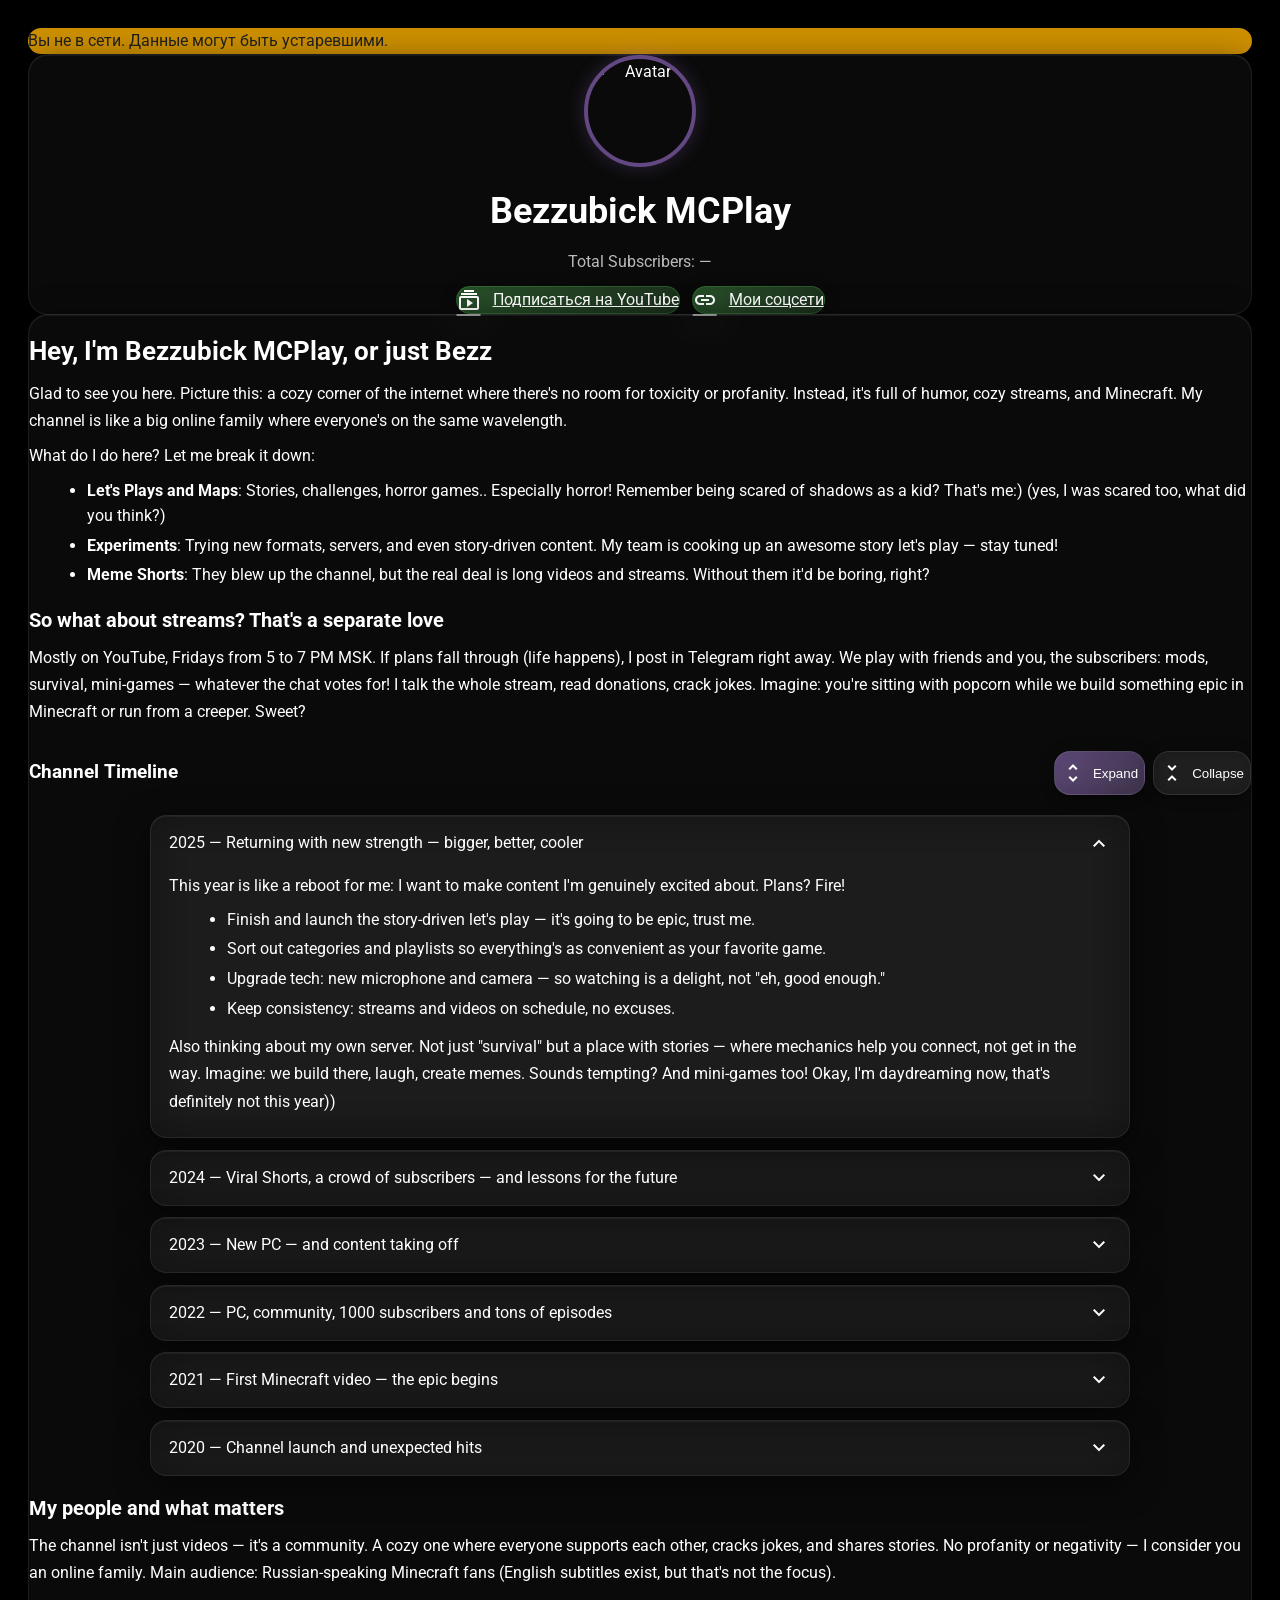
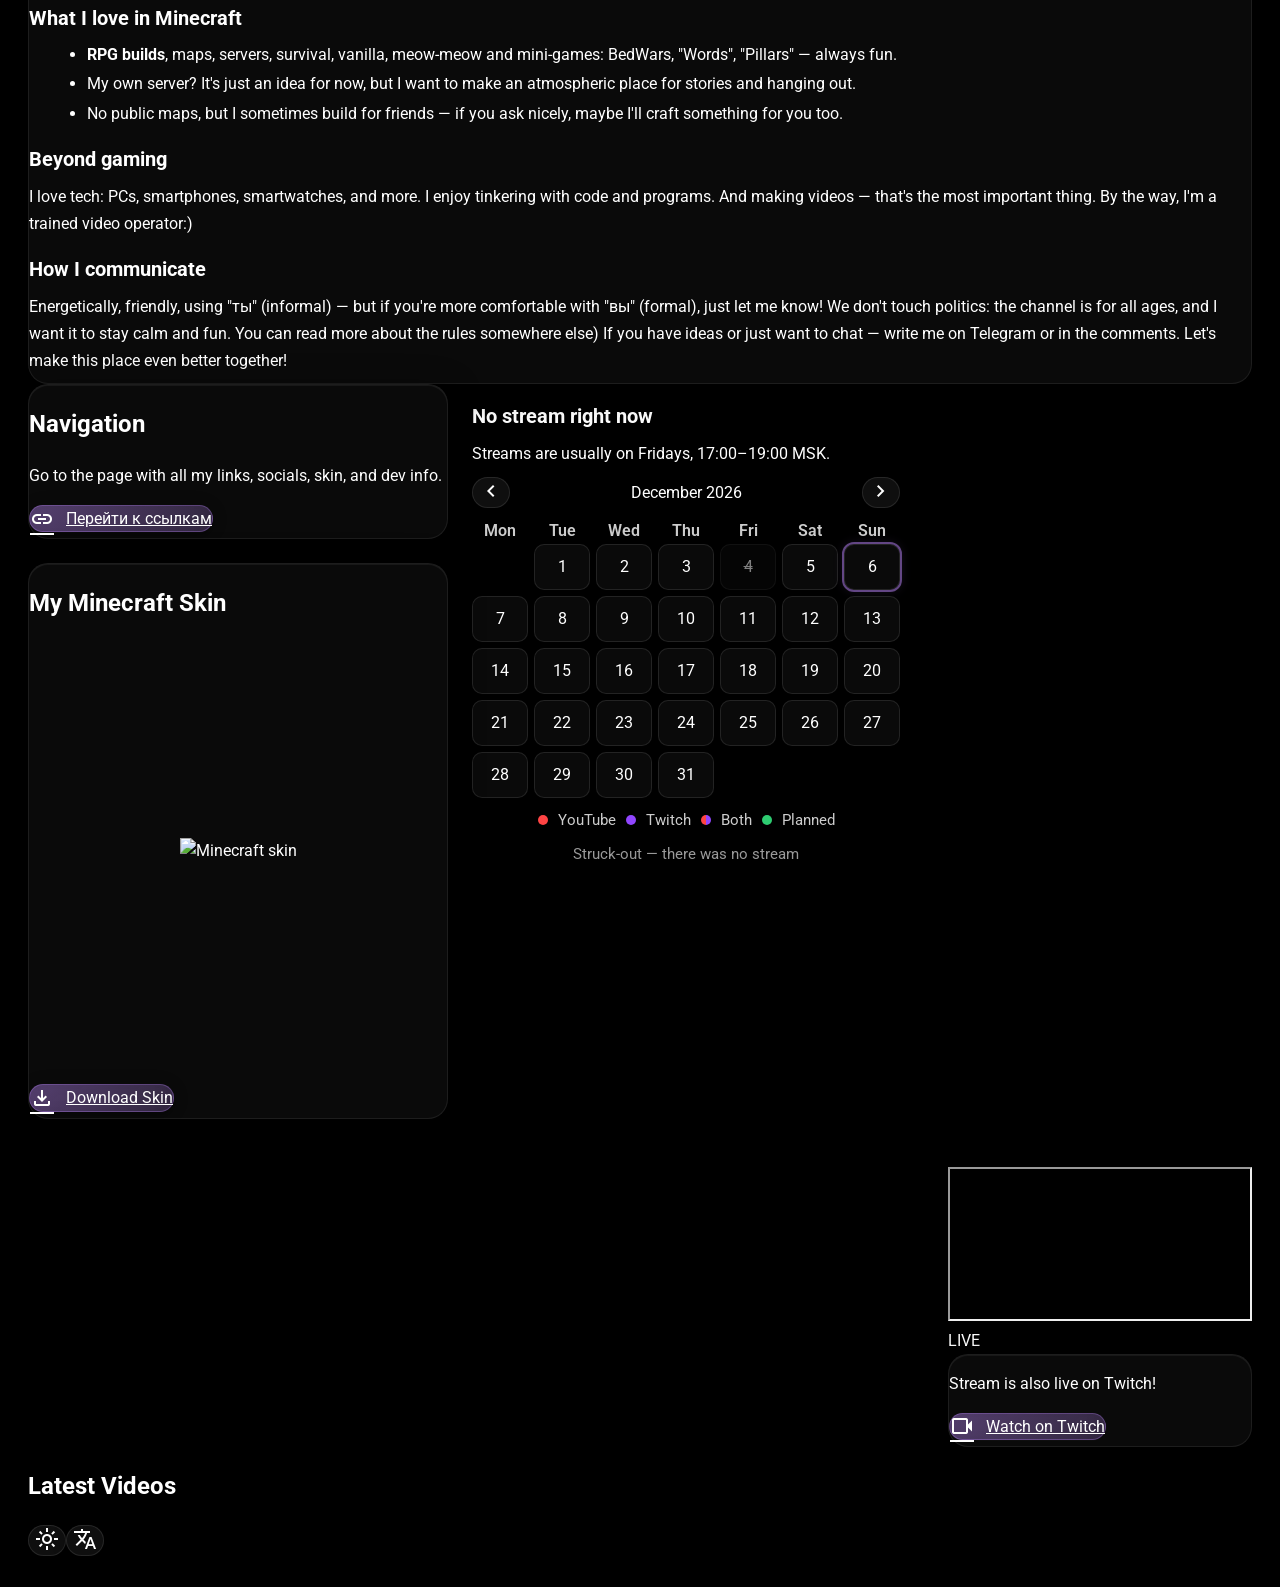
==== commit bdce0e77: "deploy: d0798bcbad23e9b914eb3ce26e274754368a7d34" ====
--- a/about-intro/index.html
+++ b/about-intro/index.html
@@ -168,7 +168,7 @@
 @media (max-width: 767px) {#page-wrap{padding-left:16px; padding-right:16px;} #page-wrap > .hero, #page-wrap > .about-card, #page-wrap > .home-grid{margin-left:0 !important; margin-right:0 !important; width:100% !important;} #timeline{max-width:none; margin-left:0; margin-right:0;}}
 @media (max-width: 452px) {#links-cta .primary-button{width:100%; justify-content:center;} #links-cta .primary-button span{white-space:normal;}}
 @media (max-width: 640px) {.tl-buttons .tl-btn{padding:8px; min-width:44px; justify-content:center;} .tl-buttons .btn-text{display:none;}}
-@media (prefers-reduced-motion: reduce) {#timeline details.card summary .material-symbols-outlined{transition:none;}}</style><div id="page-wrap" class="w-full max-w-5xl mx-auto p-4 sm:p-6 lg:p-8"><div id="offline-warning" class="hidden fixed top-0 left-0 w-full p-3 text-center font-medium z-50 offline-warning rounded-b-lg shadow-lg"><span>Вы не в сети. Данные могут быть устаревшими.</span></div><section class="hero card m3-shadow-md p-6"><img src="/BezzubickMCPlay/assets/avatar.png" alt="Avatar" class="avatar m3-shadow-md"/><h1>Bezzubick MCPlay</h1><p id="hero-tagline"></p><div id="totals" class="followers">Всего подписчиков: —</div><div class="cta hero-cta"><a id="cta--7198710422119615205" href="https://www.youtube.com/channel/UCm6mheCT60mZ5qlxG5r2GeA?sub_confirmation=1" class="rounded-full px-6 py-3 font-medium m3-shadow-md support-button"><span class="material-symbols-outlined">subscriptions</span><span>Подписаться на YouTube</span></a><a id="cta-510060280629522061" href="/BezzubickMCPlay/links/" class="rounded-full px-6 py-3 font-medium m3-shadow-md support-button"><span class="material-symbols-outlined">link</span><span>Мои соцсети</span></a></div></section><section class="about-card card m3-shadow-md p-6 mt-6"><div id="about-intro" class="md"><div data-lang="ru"><h2>Привет, я <strong>Bezzubick MCPlay</strong>, или просто Безз</h2>
+@media (prefers-reduced-motion: reduce) {#timeline details.card summary .material-symbols-outlined{transition:none;}}</style><div id="page-wrap" class="w-full max-w-5xl mx-auto p-4 sm:p-6 lg:p-8"><div id="offline-warning" class="hidden fixed top-0 left-0 w-full p-3 text-center font-medium z-50 offline-warning rounded-b-lg shadow-lg"><span>Вы не в сети. Данные могут быть устаревшими.</span></div><section class="hero card m3-shadow-md p-6"><img src="/BezzubickMCPlay/assets/avatar.png" alt="Avatar" class="avatar m3-shadow-md"/><h1>Bezzubick MCPlay</h1><p id="hero-tagline"></p><div id="totals" class="followers">Всего подписчиков: —</div><div class="cta hero-cta"><a id="cta-5658452942643786732" href="https://www.youtube.com/channel/UCm6mheCT60mZ5qlxG5r2GeA?sub_confirmation=1" class="rounded-full px-6 py-3 font-medium m3-shadow-md support-button"><span class="material-symbols-outlined">subscriptions</span><span>Подписаться на YouTube</span></a><a id="cta--4541230084515451782" href="/BezzubickMCPlay/links/" class="rounded-full px-6 py-3 font-medium m3-shadow-md support-button"><span class="material-symbols-outlined">link</span><span>Мои соцсети</span></a></div></section><section class="about-card card m3-shadow-md p-6 mt-6"><div id="about-intro" class="md"><div data-lang="ru"><h2>Привет, я <strong>Bezzubick MCPlay</strong>, или просто Безз</h2>
 <p>Рад тебя здесь видеть. Представь: уютный уголок в интернете, где нет места токсичности или мату. Зато полно юмора, ламповых стримов и Minecraft'a. Мой канал — это как большая онлайн-семья, где все на одной волне.</p>
 
 <p>Что я здесь делаю? Давай разберём по полочкам:</p>
@@ -258,7 +258,7 @@
 <p>I love tech: PCs, smartphones, smartwatches, and more. I enjoy tinkering with code and programs. And making videos — that's the most important thing. By the way, I'm a trained video operator:)</p>
 
 <h3>How I communicate</h3>
-<p>Energetically, friendly, using "ты" (informal) — but if you're more comfortable with "вы" (formal), just let me know! We don't touch politics: the channel is for all ages, and I want it to stay calm and fun. You can read more about the rules somewhere else) If you have ideas or just want to chat — write me on Telegram or in the comments. Let's make this place even better together!</p></div></div></section><div id="content-grid" class="home-grid mt-6 no-live"><section class="card m3-shadow-md p-6" id="links-cta"><h2 id="nav-title" class="text-xl font-bold mb-2">Навигация</h2><p id="nav-desc" class="text-gray-400 mb-4">Перейдите на страницу со всеми моими ссылками, соцсетями, скином и dev‑инфо.</p><a id="go-links-btn-2" href="/BezzubickMCPlay/links/" class="rounded-full px-6 py-3 font-medium m3-shadow-md primary-button"><span class="material-symbols-outlined">link</span><span>Перейти к ссылкам</span></a></section><section id="live" class="relative overflow-hidden p-0 hidden"><div class="yt-container" id="live-embed-wrap"><iframe id="live-embed" allow="accelerometer; autoplay; clipboard-write; encrypted-media; gyroscope; picture-in-picture"></iframe></div><div id="live-badge" class="absolute top-3 left-3 px-3 py-1 rounded-full text-white text-xs font-bold live-indicator m3-shadow-md">LIVE</div><div id="twitch-notice" class="hidden mt-4 p-4 rounded-2xl text-sm text-center card m3-shadow-md"><p id="twitch-text" class="mb-2">Стрим также идёт на Twitch!</p><a id="twitch-link" href="#" target="_blank" class="primary-button inline-flex items-center px-4 py-2 rounded-full font-medium"><span class="material-symbols-outlined text-base">videocam</span><span id="twitch-cta">Смотреть на Twitch</span></a></div></section><section id="calendar" class="p-6"><div class="md text-center mb-2"><h3 id="live-empty-title">Сейчас стрима нет</h3><p id="live-empty-sub">Обычно стримы по пятницам, 17:00–19:00 МСК.</p></div><div class="cal-nav"><button id="cal-prev" class="control-button p-2 rounded-full m3-shadow-md" aria-label="Previous month"><span class="material-symbols-outlined">chevron_left</span></button><div id="cal-label" class="font-medium"></div><button id="cal-next" class="control-button p-2 rounded-full m3-shadow-md" aria-label="Next month"><span class="material-symbols-outlined">chevron_right</span></button></div><div id="cal-weekdays" class="stream-cal-head"></div><div id="cal-grid" class="stream-cal-grid"></div><div class="legend"><span class="dot yt"></span><span id="legend-yt">YouTube</span><span class="dot tw"></span><span id="legend-tw">Twitch</span><span class="dot both"></span><span id="legend-both">Оба</span><span class="dot planned"></span><span id="legend-planned">Потенциальный</span><span class="muted" id="legend-missed">Зачёркнутые — стрима не было</span></div></section><section id="skin" class="card m3-shadow-md p-6"><h2 id="skin-title" class="text-xl font-bold text-center mb-4">Мой скин Minecraft</h2><div id="skin-viewer" class="skin-viewer"></div><div id="skin-controls" class="skin-controls"></div><div class="flex justify-center mt-2"><a id="download-skin" href="/BezzubickMCPlay/assets/skin.png" class="primary-button rounded-full px-6 py-3 font-medium m3-shadow-md" download="minecraft_skin.png" rel="noopener"><span class="material-symbols-outlined">download</span><span id="skin-download-text">Скачать скин</span></a></div></section></div><section class="mb-8 mt-6"><h2 id="videos-title" class="text-xl font-bold mb-3">Последние видео</h2><div id="carousel" class="flex overflow-x-auto space-x-4 pb-4 video-carousel scroll-smooth"></div></section><div class="flex justify-center items-center space-x-4 mt-8 mb-8"><button id="theme-toggle-bottom" class="control-button p-3 rounded-full m3-shadow-md" aria-label="Toggle theme"><span id="theme-icon-bottom" class="material-symbols-outlined">light_mode</span></button><button id="lang-toggle-bottom" class="control-button p-3 rounded-full m3-shadow-md" aria-label="Toggle language"><span id="lang-icon-bottom" class="material-symbols-outlined">translate</span></button></div></div><script src="/BezzubickMCPlay/scripts/skinview3d.bundle.js"></script><script>(function(){
+<p>Energetically, friendly, using "ты" (informal) — but if you're more comfortable with "вы" (formal), just let me know! We don't touch politics: the channel is for all ages, and I want it to stay calm and fun. You can read more about the rules somewhere else) If you have ideas or just want to chat — write me on Telegram or in the comments. Let's make this place even better together!</p></div></div></section><div id="content-grid" class="home-grid mt-6 no-live"><section class="card m3-shadow-md p-6" id="links-cta"><h2 id="nav-title" class="text-xl font-bold mb-2">Навигация</h2><p id="nav-desc" class="text-gray-400 mb-4">Перейдите на страницу со всеми моими ссылками, соцсетями, скином и dev‑инфо.</p><a id="go-links-btn-2" href="/BezzubickMCPlay/links/" class="rounded-full px-6 py-3 font-medium m3-shadow-md primary-button"><span class="material-symbols-outlined">link</span><span>Перейти к ссылкам</span></a></section><section id="live" class="relative overflow-hidden p-0 hidden"><div class="yt-container" id="live-embed-wrap"><iframe id="live-embed" allow="accelerometer; autoplay; clipboard-write; encrypted-media; gyroscope; picture-in-picture"></iframe></div><div id="live-badge" class="absolute top-3 left-3 px-3 py-1 rounded-full text-white text-xs font-bold live-indicator m3-shadow-md">LIVE</div><div id="twitch-notice" class="hidden mt-4 p-4 rounded-2xl text-sm text-center card m3-shadow-md"><p id="twitch-text" class="mb-2">Стрим также идёт на Twitch!</p><a id="twitch-link" href="#" target="_blank" class="primary-button inline-flex items-center px-4 py-2 rounded-full font-medium"><span class="material-symbols-outlined text-base">videocam</span><span id="twitch-cta">Смотреть на Twitch</span></a></div></section><section id="calendar" class="p-6"><div class="md text-center mb-2"><h3 id="live-empty-title">Сейчас стрима нет</h3><p id="live-empty-sub">Обычно стримы по пятницам, 17:00–19:00 МСК.</p></div><div class="cal-nav"><button id="cal-prev" class="control-button p-2 rounded-full m3-shadow-md" aria-label="Previous month"><span class="material-symbols-outlined">chevron_left</span></button><div id="cal-label" class="font-medium"></div><button id="cal-next" class="control-button p-2 rounded-full m3-shadow-md" aria-label="Next month"><span class="material-symbols-outlined">chevron_right</span></button></div><div id="cal-weekdays" class="stream-cal-head"></div><div id="cal-grid" class="stream-cal-grid"></div><div class="legend"><span class="dot yt"></span><span id="legend-yt">YouTube</span><span class="dot tw"></span><span id="legend-tw">Twitch</span><span class="dot both"></span><span id="legend-both">Оба</span><span class="dot planned"></span><span id="legend-planned">Потенциальный</span><span class="muted" id="legend-missed">Зачёркнутые — стрима не было</span></div></section><section id="skin" class="card m3-shadow-md p-6"><h2 id="skin-title" class="text-xl font-bold text-center mb-4">Мой скин Minecraft</h2><div id="skin-viewer" class="skin-viewer"><canvas id="skin-canvas"></canvas></div><div id="skin-controls" class="skin-controls"></div><div class="flex justify-center mt-2"><a id="download-skin" href="/BezzubickMCPlay/assets/skin.png" class="primary-button rounded-full px-6 py-3 font-medium m3-shadow-md" download="minecraft_skin.png" rel="noopener"><span class="material-symbols-outlined">download</span><span id="skin-download-text">Скачать скин</span></a></div></section></div><section class="mb-8 mt-6"><h2 id="videos-title" class="text-xl font-bold mb-3">Последние видео</h2><div id="carousel" class="flex overflow-x-auto space-x-4 pb-4 video-carousel scroll-smooth"></div></section><div class="flex justify-center items-center space-x-4 mt-8 mb-8"><button id="theme-toggle-bottom" class="control-button p-3 rounded-full m3-shadow-md" aria-label="Toggle theme"><span id="theme-icon-bottom" class="material-symbols-outlined">light_mode</span></button><button id="lang-toggle-bottom" class="control-button p-3 rounded-full m3-shadow-md" aria-label="Toggle language"><span id="lang-icon-bottom" class="material-symbols-outlined">translate</span></button></div></div><script src="/BezzubickMCPlay/scripts/skinview3d.bundle.js"></script><script>(function(){
 'use strict';
 var BASE='/BezzubickMCPlay';
 var C={dark:{bg:'#000',onBg:'#FFF',surfaceLow:'#1F1F1F',surface:'#2D2D2D',primary:'#BB86FC',onPrimary:'#000',primaryContainer:'#4A148C',outline:'#8C8C8C'},
@@ -482,9 +482,24 @@
 });
 })();</script><script type="module">var BASE='/BezzubickMCPlay';
 var skinview3d=window.skinview3d||null;
+function disposeSkinViewer(){if(window.__homeSkinInstance){window.__homeSkinInstance.dispose();window.__homeSkinInstance=null;}}
+function homeSkinFallback(c){if(!c)return;disposeSkinViewer();c.innerHTML='<img src="'+BASE+'/assets/skin.png" alt="Minecraft skin" class="w-full h-full object-contain" />';}
 document.addEventListener('DOMContentLoaded',async function(){
-  var c=document.getElementById('skin-viewer');if(!c)return;if(!skinview3d){c.innerHTML='<img src="'+BASE+'/assets/skin.png" alt="Minecraft skin" class="w-full h-full object-contain" />';return;}
-  var cv=c.querySelector('canvas');if(!cv){cv=document.createElement('canvas');cv.id='skin-canvas';c.appendChild(cv)}cv.width=c.offsetWidth||320;cv.height=c.offsetHeight||400;try{var v=new skinview3d.SkinViewer({canvas:cv,width:cv.width,height:cv.height});await v.loadSkin(BASE+'/assets/skin.png');try{if(skinview3d.IdleAnimation)v.animation=new skinview3d.IdleAnimation()}catch(e){}try{var o=skinview3d.createOrbitControls(v);if(o){o.enablePan=false;o.enableZoom=true;if(o.target)o.target.set(0,17,0);o.update()}}catch(e){}new ResizeObserver(function(){v.setSize(Math.max(1,c.offsetWidth||320),Math.max(1,c.offsetHeight||400))}).observe(c)}catch(e){console.error('[HomeSkin]',e);c.innerHTML='<img src="'+BASE+'/assets/skin.png" alt="Minecraft skin" class="w-full h-full object-contain" />'}});
-  document.getElementById('download-skin')?.addEventListener('click',function(ev){ev.preventDefault();var u=new URL(BASE+'/assets/skin.png',location.href).toString();fetch(u,{cache:'no-store'}).then(function(r){if(!r.ok)throw Error();return r.blob()}).then(function(b){var a=document.createElement('a');a.href=URL.createObjectURL(b);a.download='minecraft_skin.png';document.body.appendChild(a);a.click();a.remove()}).catch(function(){window.open(u,'_blank')})});
-   (async function(){try{var resp=await fetch(BASE+'/scripts/SiteClient.wasm');if(!resp.ok)throw new Error('HTTP '+resp.status);var bytes=await resp.arrayBuffer();var instance=await WebAssembly.instantiate(bytes,{});try{instance.instance.exports.main()}catch(e){console.warn('[WASM] main error',e)}}catch(e){console.warn('[WASM] init error (Liquid Glass unavailable)',e)}})();
-});</script></body></html>+  var c=document.getElementById('skin-viewer');if(!c)return;
+  if(!skinview3d){homeSkinFallback(c);return;}
+  await new Promise(function(r){requestAnimationFrame(function(){requestAnimationFrame(r);});});
+  var cv=document.getElementById('skin-canvas');if(!cv){cv=document.createElement('canvas');cv.id='skin-canvas';c.appendChild(cv)}
+  var w=Math.max(1,c.offsetWidth||320);var h=Math.max(1,c.offsetHeight||400);
+  cv.width=w;cv.height=h;
+  try{
+    disposeSkinViewer();
+    var v=new skinview3d.SkinViewer({canvas:cv,width:w,height:h});
+    await v.loadSkin(BASE+'/assets/skin.png');
+    try{if(skinview3d.IdleAnimation)v.animation=new skinview3d.IdleAnimation()}catch(e){}
+    try{var o=skinview3d.createOrbitControls(v);if(o){o.enablePan=false;o.enableZoom=true;if(o.target)o.target.set(0,17,0);o.update()}}catch(e){}
+    window.__homeSkinInstance=v;
+    new ResizeObserver(function(){if(!window.__homeSkinInstance)return;var nw=Math.max(1,c.offsetWidth||320);var nh=Math.max(1,c.offsetHeight||400);window.__homeSkinInstance.setSize(nw,nh)}).observe(c);
+  }catch(e){console.error('[HomeSkin]',e);homeSkinFallback(c)}
+});
+document.getElementById('download-skin')?.addEventListener('click',function(ev){ev.preventDefault();var u=new URL(BASE+'/assets/skin.png',location.href).toString();fetch(u,{cache:'no-store'}).then(function(r){if(!r.ok)throw Error();return r.blob()}).then(function(b){var a=document.createElement('a');a.href=URL.createObjectURL(b);a.download='minecraft_skin.png';document.body.appendChild(a);a.click();a.remove()}).catch(function(){window.open(u,'_blank')})});
+(async function(){try{var resp=await fetch(BASE+'/scripts/SiteClient.wasm');if(!resp.ok)throw new Error('HTTP '+resp.status);var bytes=await resp.arrayBuffer();var instance=await WebAssembly.instantiate(bytes,{});try{instance.instance.exports.main()}catch(e){console.warn('[WASM] main error',e)}}catch(e){console.warn('[WASM] init error (Liquid Glass unavailable)',e)}})();</script></body></html>
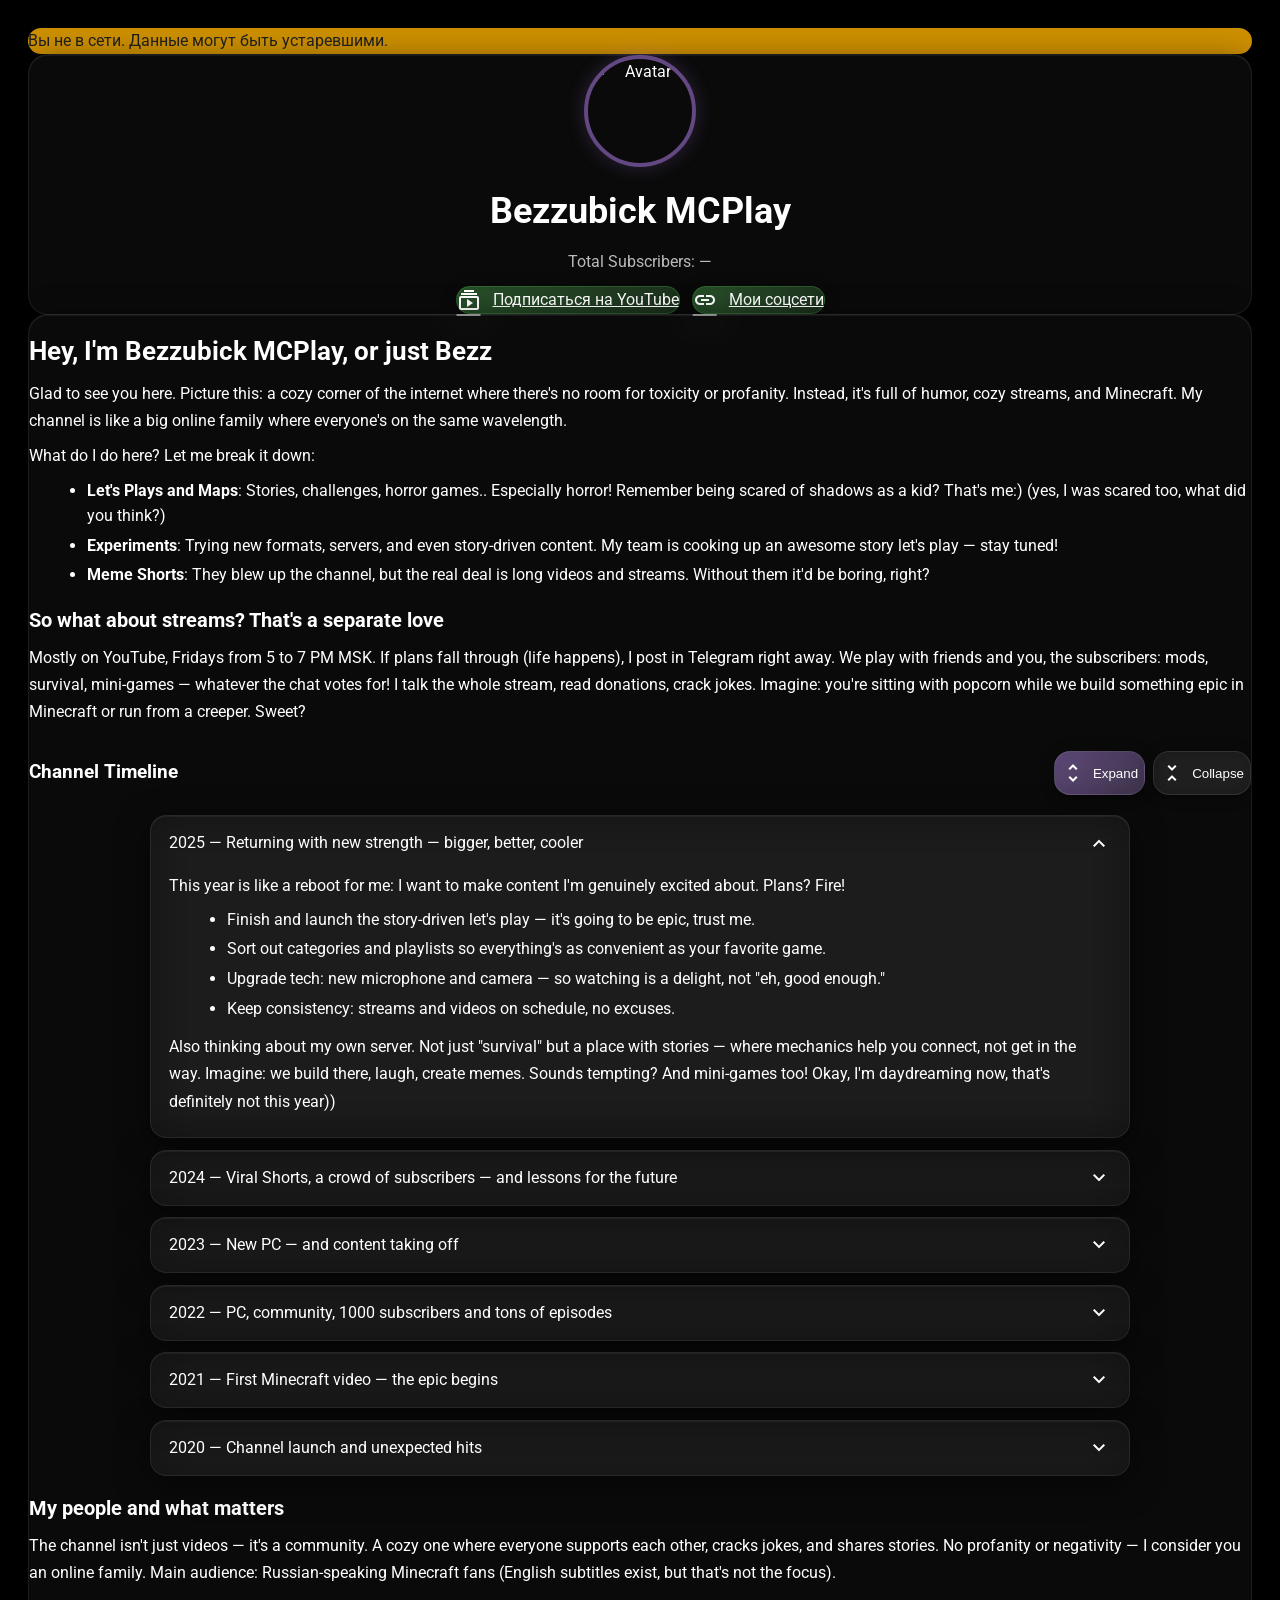
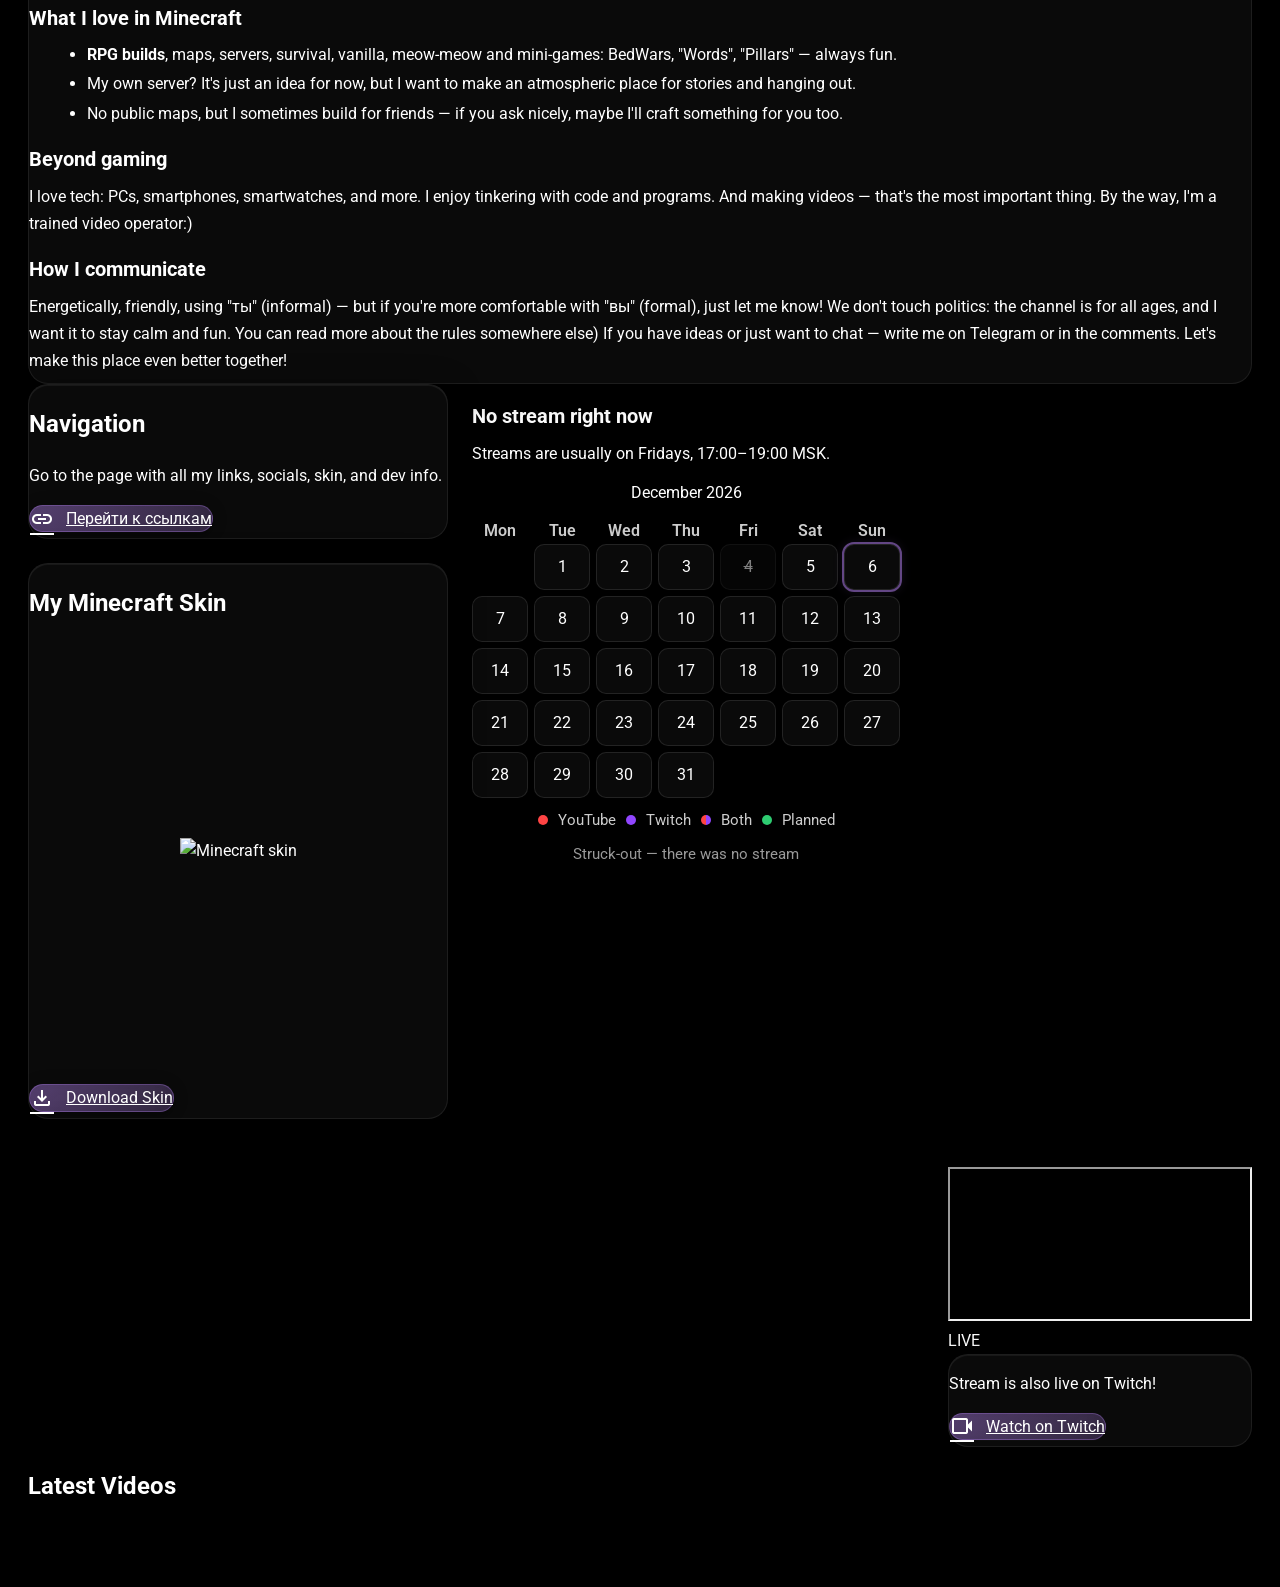
==== commit 23cce14d: "deploy: 0665406b182ea70ab850b169ad4d75140a8223d0" ====
--- a/about-intro/index.html
+++ b/about-intro/index.html
@@ -168,7 +168,7 @@
 @media (max-width: 767px) {#page-wrap{padding-left:16px; padding-right:16px;} #page-wrap > .hero, #page-wrap > .about-card, #page-wrap > .home-grid{margin-left:0 !important; margin-right:0 !important; width:100% !important;} #timeline{max-width:none; margin-left:0; margin-right:0;}}
 @media (max-width: 452px) {#links-cta .primary-button{width:100%; justify-content:center;} #links-cta .primary-button span{white-space:normal;}}
 @media (max-width: 640px) {.tl-buttons .tl-btn{padding:8px; min-width:44px; justify-content:center;} .tl-buttons .btn-text{display:none;}}
-@media (prefers-reduced-motion: reduce) {#timeline details.card summary .material-symbols-outlined{transition:none;}}</style><div id="page-wrap" class="w-full max-w-5xl mx-auto p-4 sm:p-6 lg:p-8"><div id="offline-warning" class="hidden fixed top-0 left-0 w-full p-3 text-center font-medium z-50 offline-warning rounded-b-lg shadow-lg"><span>Вы не в сети. Данные могут быть устаревшими.</span></div><section class="hero card m3-shadow-md p-6"><img src="/BezzubickMCPlay/assets/avatar.png" alt="Avatar" class="avatar m3-shadow-md"/><h1>Bezzubick MCPlay</h1><p id="hero-tagline"></p><div id="totals" class="followers">Всего подписчиков: —</div><div class="cta hero-cta"><a id="cta-5658452942643786732" href="https://www.youtube.com/channel/UCm6mheCT60mZ5qlxG5r2GeA?sub_confirmation=1" class="rounded-full px-6 py-3 font-medium m3-shadow-md support-button"><span class="material-symbols-outlined">subscriptions</span><span>Подписаться на YouTube</span></a><a id="cta--4541230084515451782" href="/BezzubickMCPlay/links/" class="rounded-full px-6 py-3 font-medium m3-shadow-md support-button"><span class="material-symbols-outlined">link</span><span>Мои соцсети</span></a></div></section><section class="about-card card m3-shadow-md p-6 mt-6"><div id="about-intro" class="md"><div data-lang="ru"><h2>Привет, я <strong>Bezzubick MCPlay</strong>, или просто Безз</h2>
+@media (prefers-reduced-motion: reduce) {#timeline details.card summary .material-symbols-outlined{transition:none;}}</style><div id="page-wrap" class="w-full max-w-5xl mx-auto p-4 sm:p-6 lg:p-8"><div id="offline-warning" class="hidden fixed top-0 left-0 w-full p-3 text-center font-medium z-50 offline-warning rounded-b-lg shadow-lg"><span>Вы не в сети. Данные могут быть устаревшими.</span></div><section class="hero card m3-shadow-md p-6"><img src="/BezzubickMCPlay/assets/avatar.png" alt="Avatar" class="avatar m3-shadow-md"/><h1>Bezzubick MCPlay</h1><p id="hero-tagline"></p><div id="totals" class="followers">Всего подписчиков: —</div><div class="cta hero-cta"><a id="cta--3602191067135959766" href="https://www.youtube.com/channel/UCm6mheCT60mZ5qlxG5r2GeA?sub_confirmation=1" class="rounded-full px-6 py-3 font-medium m3-shadow-md support-button"><span class="material-symbols-outlined">subscriptions</span><span>Подписаться на YouTube</span></a><a id="cta--7121032299137439630" href="/BezzubickMCPlay/links/" class="rounded-full px-6 py-3 font-medium m3-shadow-md support-button"><span class="material-symbols-outlined">link</span><span>Мои соцсети</span></a></div></section><section class="about-card card m3-shadow-md p-6 mt-6"><div id="about-intro" class="md"><div data-lang="ru"><h2>Привет, я <strong>Bezzubick MCPlay</strong>, или просто Безз</h2>
 <p>Рад тебя здесь видеть. Представь: уютный уголок в интернете, где нет места токсичности или мату. Зато полно юмора, ламповых стримов и Minecraft'a. Мой канал — это как большая онлайн-семья, где все на одной волне.</p>
 
 <p>Что я здесь делаю? Давай разберём по полочкам:</p>
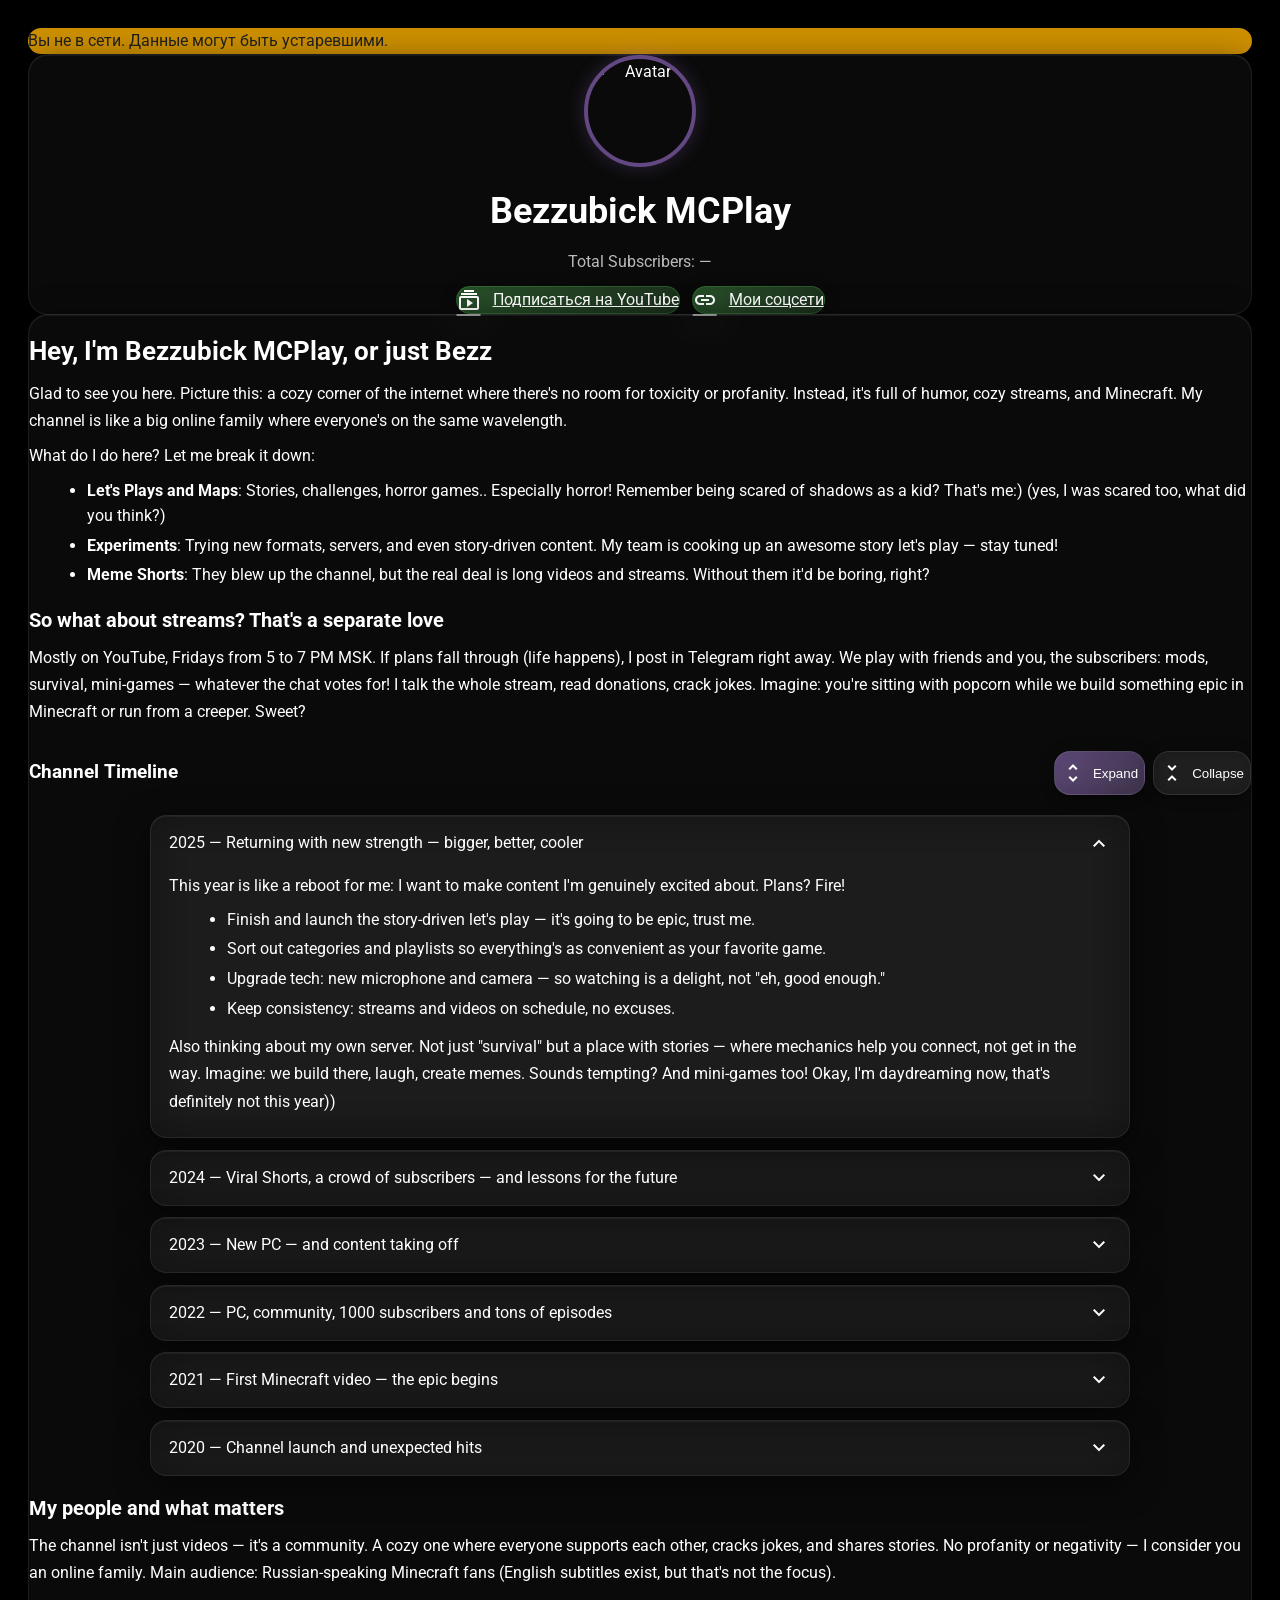
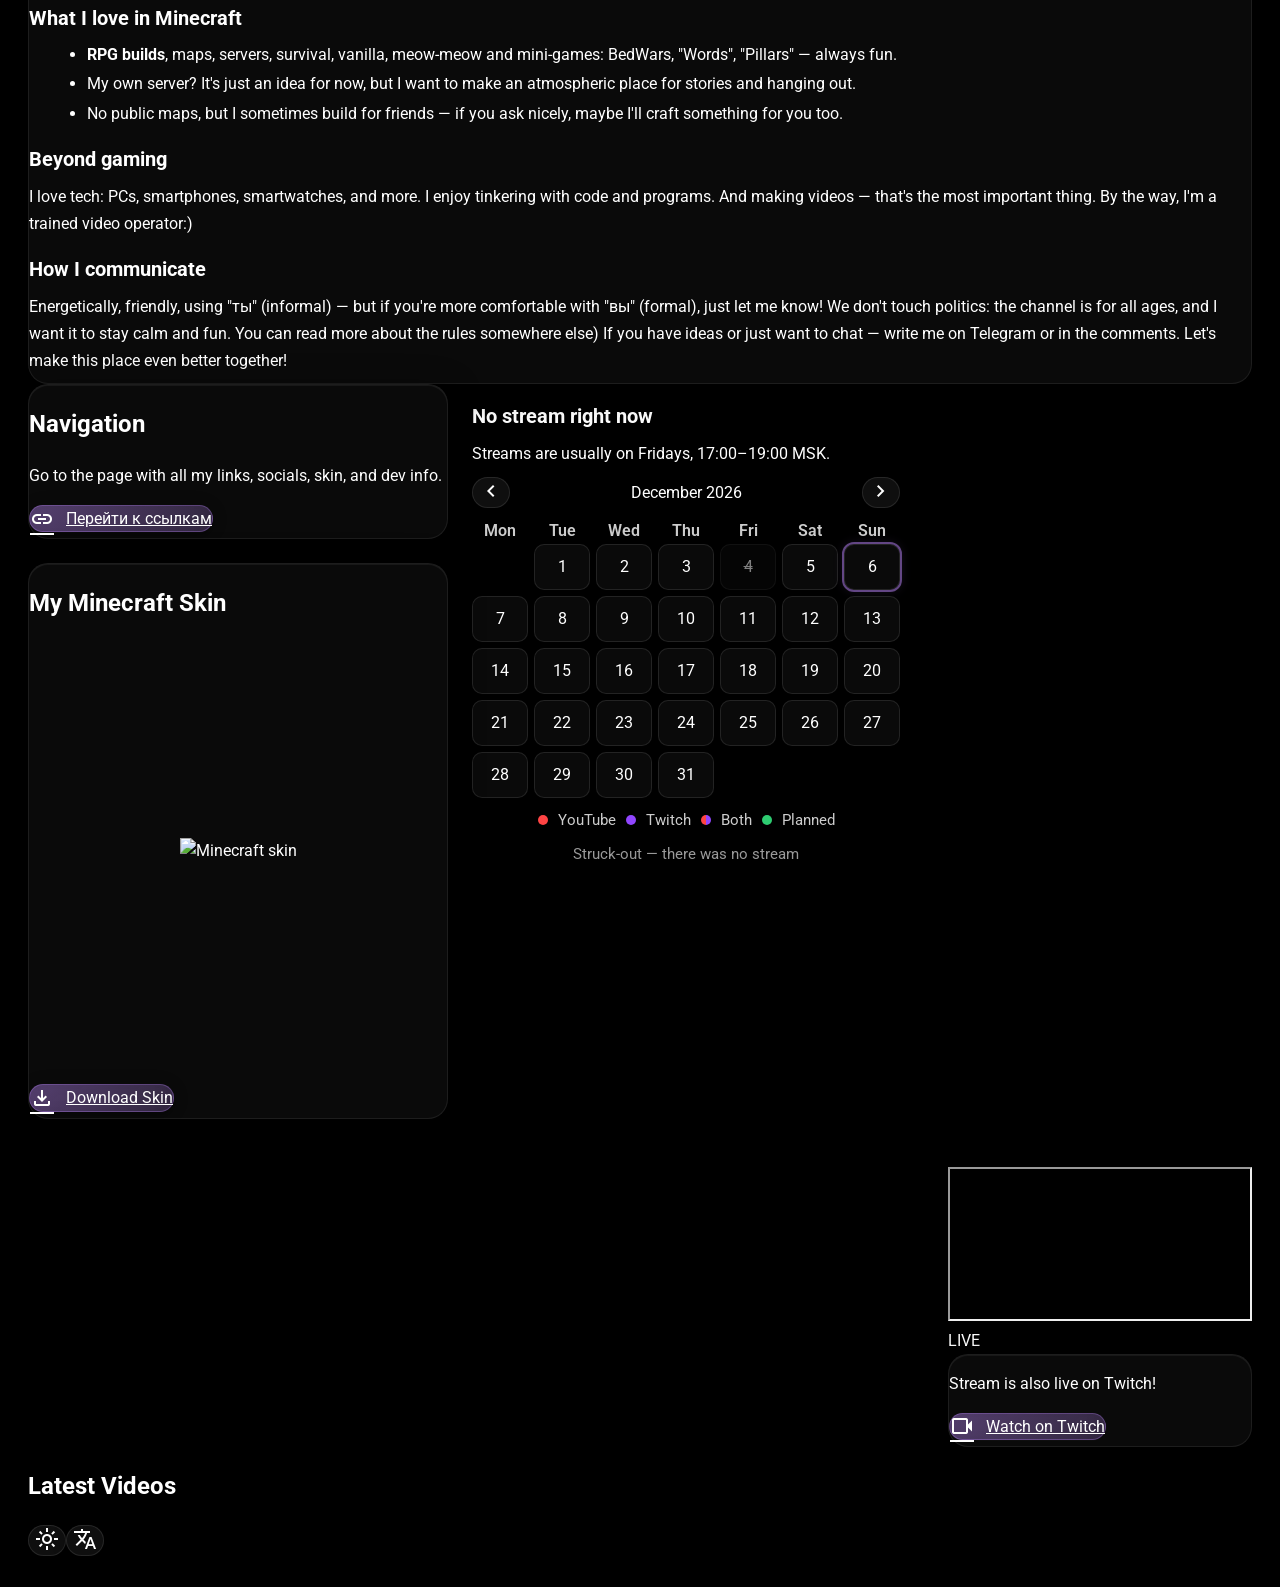
==== commit d083e3c5: "deploy: 17438cc99edac2f2b6b6d84d81ab597187e6352d" ====
--- a/about-intro/index.html
+++ b/about-intro/index.html
@@ -168,7 +168,7 @@
 @media (max-width: 767px) {#page-wrap{padding-left:16px; padding-right:16px;} #page-wrap > .hero, #page-wrap > .about-card, #page-wrap > .home-grid{margin-left:0 !important; margin-right:0 !important; width:100% !important;} #timeline{max-width:none; margin-left:0; margin-right:0;}}
 @media (max-width: 452px) {#links-cta .primary-button{width:100%; justify-content:center;} #links-cta .primary-button span{white-space:normal;}}
 @media (max-width: 640px) {.tl-buttons .tl-btn{padding:8px; min-width:44px; justify-content:center;} .tl-buttons .btn-text{display:none;}}
-@media (prefers-reduced-motion: reduce) {#timeline details.card summary .material-symbols-outlined{transition:none;}}</style><div id="page-wrap" class="w-full max-w-5xl mx-auto p-4 sm:p-6 lg:p-8"><div id="offline-warning" class="hidden fixed top-0 left-0 w-full p-3 text-center font-medium z-50 offline-warning rounded-b-lg shadow-lg"><span>Вы не в сети. Данные могут быть устаревшими.</span></div><section class="hero card m3-shadow-md p-6"><img src="/BezzubickMCPlay/assets/avatar.png" alt="Avatar" class="avatar m3-shadow-md"/><h1>Bezzubick MCPlay</h1><p id="hero-tagline"></p><div id="totals" class="followers">Всего подписчиков: —</div><div class="cta hero-cta"><a id="cta--3602191067135959766" href="https://www.youtube.com/channel/UCm6mheCT60mZ5qlxG5r2GeA?sub_confirmation=1" class="rounded-full px-6 py-3 font-medium m3-shadow-md support-button"><span class="material-symbols-outlined">subscriptions</span><span>Подписаться на YouTube</span></a><a id="cta--7121032299137439630" href="/BezzubickMCPlay/links/" class="rounded-full px-6 py-3 font-medium m3-shadow-md support-button"><span class="material-symbols-outlined">link</span><span>Мои соцсети</span></a></div></section><section class="about-card card m3-shadow-md p-6 mt-6"><div id="about-intro" class="md"><div data-lang="ru"><h2>Привет, я <strong>Bezzubick MCPlay</strong>, или просто Безз</h2>
+@media (prefers-reduced-motion: reduce) {#timeline details.card summary .material-symbols-outlined{transition:none;}}</style><div id="page-wrap" class="w-full max-w-5xl mx-auto p-4 sm:p-6 lg:p-8"><div id="offline-warning" class="hidden fixed top-0 left-0 w-full p-3 text-center font-medium z-50 offline-warning rounded-b-lg shadow-lg"><span>Вы не в сети. Данные могут быть устаревшими.</span></div><section class="hero card m3-shadow-md p-6"><img src="/BezzubickMCPlay/assets/avatar.png" alt="Avatar" class="avatar m3-shadow-md"/><h1>Bezzubick MCPlay</h1><p id="hero-tagline"></p><div id="totals" class="followers">Всего подписчиков: —</div><div class="cta hero-cta"><a id="cta-8347194937894681192" href="https://www.youtube.com/channel/UCm6mheCT60mZ5qlxG5r2GeA?sub_confirmation=1" class="rounded-full px-6 py-3 font-medium m3-shadow-md support-button"><span class="material-symbols-outlined">subscriptions</span><span>Подписаться на YouTube</span></a><a id="cta--7238092583377744964" href="/BezzubickMCPlay/links/" class="rounded-full px-6 py-3 font-medium m3-shadow-md support-button"><span class="material-symbols-outlined">link</span><span>Мои соцсети</span></a></div></section><section class="about-card card m3-shadow-md p-6 mt-6"><div id="about-intro" class="md"><div data-lang="ru"><h2>Привет, я <strong>Bezzubick MCPlay</strong>, или просто Безз</h2>
 <p>Рад тебя здесь видеть. Представь: уютный уголок в интернете, где нет места токсичности или мату. Зато полно юмора, ламповых стримов и Minecraft'a. Мой канал — это как большая онлайн-семья, где все на одной волне.</p>
 
 <p>Что я здесь делаю? Давай разберём по полочкам:</p>
@@ -482,8 +482,12 @@
 });
 })();</script><script type="module">var BASE='/BezzubickMCPlay';
 var skinview3d=window.skinview3d||null;
+var skinState={currentAnimKey:'stop'};
 function disposeSkinViewer(){if(window.__homeSkinInstance){window.__homeSkinInstance.dispose();window.__homeSkinInstance=null;}}
 function homeSkinFallback(c){if(!c)return;disposeSkinViewer();c.innerHTML='<img src="'+BASE+'/assets/skin.png" alt="Minecraft skin" class="w-full h-full object-contain" />';}
+function homeSetSkinAnimation(key){var v=window.__homeSkinInstance;if(!v)return;var anim=null;try{if(key==='idle'&&skinview3d&&skinview3d.IdleAnimation)anim=new skinview3d.IdleAnimation();else if(key==='walk'&&skinview3d&&skinview3d.WalkingAnimation)anim=new skinview3d.WalkingAnimation();else if(key==='run'&&skinview3d&&skinview3d.RunningAnimation)anim=new skinview3d.RunningAnimation();else if(key==='rotate'&&skinview3d&&skinview3d.RotatingAnimation)anim=new skinview3d.RotatingAnimation();else if(key==='stop')anim=null;v.animation=anim;skinState.currentAnimKey=key;homeUpdateActiveButtons()}catch(e){console.warn('[HomeSkin] anim',key,e);}}
+function homeUpdateActiveButtons(){var el=document.getElementById('skin-controls');if(!el)return;el.querySelectorAll('.mini-button').forEach(function(b){b.classList.toggle('active',b.getAttribute('data-anim')===skinState.currentAnimKey);});}
+function homeBuildSkinControls(){if(!skinview3d)return;var el=document.getElementById('skin-controls');if(!el)return;el.innerHTML='';var opts=[{key:'idle',icon:'accessibility',av:!!skinview3d.IdleAnimation},{key:'walk',icon:'directions_walk',av:!!skinview3d.WalkingAnimation},{key:'run',icon:'directions_run',av:!!skinview3d.RunningAnimation},{key:'rotate',icon:'autorenew',av:!!skinview3d.RotatingAnimation},{key:'stop',icon:'stop_circle',av:true}];opts.forEach(function(o){if(!o.av)return;var b=document.createElement('button');b.type='button';b.className='mini-button';b.setAttribute('data-anim',o.key);b.innerHTML='<span class="material-symbols-outlined mini-icon" aria-hidden="true">'+o.icon+'</span>';b.addEventListener('click',function(){homeSetSkinAnimation(o.key);});el.appendChild(b);});homeUpdateActiveButtons();}
 document.addEventListener('DOMContentLoaded',async function(){
   var c=document.getElementById('skin-viewer');if(!c)return;
   if(!skinview3d){homeSkinFallback(c);return;}
@@ -495,9 +499,10 @@
     disposeSkinViewer();
     var v=new skinview3d.SkinViewer({canvas:cv,width:w,height:h});
     await v.loadSkin(BASE+'/assets/skin.png');
-    try{if(skinview3d.IdleAnimation)v.animation=new skinview3d.IdleAnimation()}catch(e){}
+    try{if(skinview3d.IdleAnimation){v.animation=new skinview3d.IdleAnimation();skinState.currentAnimKey='idle';}else if(skinview3d.WalkingAnimation){v.animation=new skinview3d.WalkingAnimation();skinState.currentAnimKey='walk';}}catch(e){}
     try{var o=skinview3d.createOrbitControls(v);if(o){o.enablePan=false;o.enableZoom=true;if(o.target)o.target.set(0,17,0);o.update()}}catch(e){}
     window.__homeSkinInstance=v;
+    homeBuildSkinControls();
     new ResizeObserver(function(){if(!window.__homeSkinInstance)return;var nw=Math.max(1,c.offsetWidth||320);var nh=Math.max(1,c.offsetHeight||400);window.__homeSkinInstance.setSize(nw,nh)}).observe(c);
   }catch(e){console.error('[HomeSkin]',e);homeSkinFallback(c)}
 });
